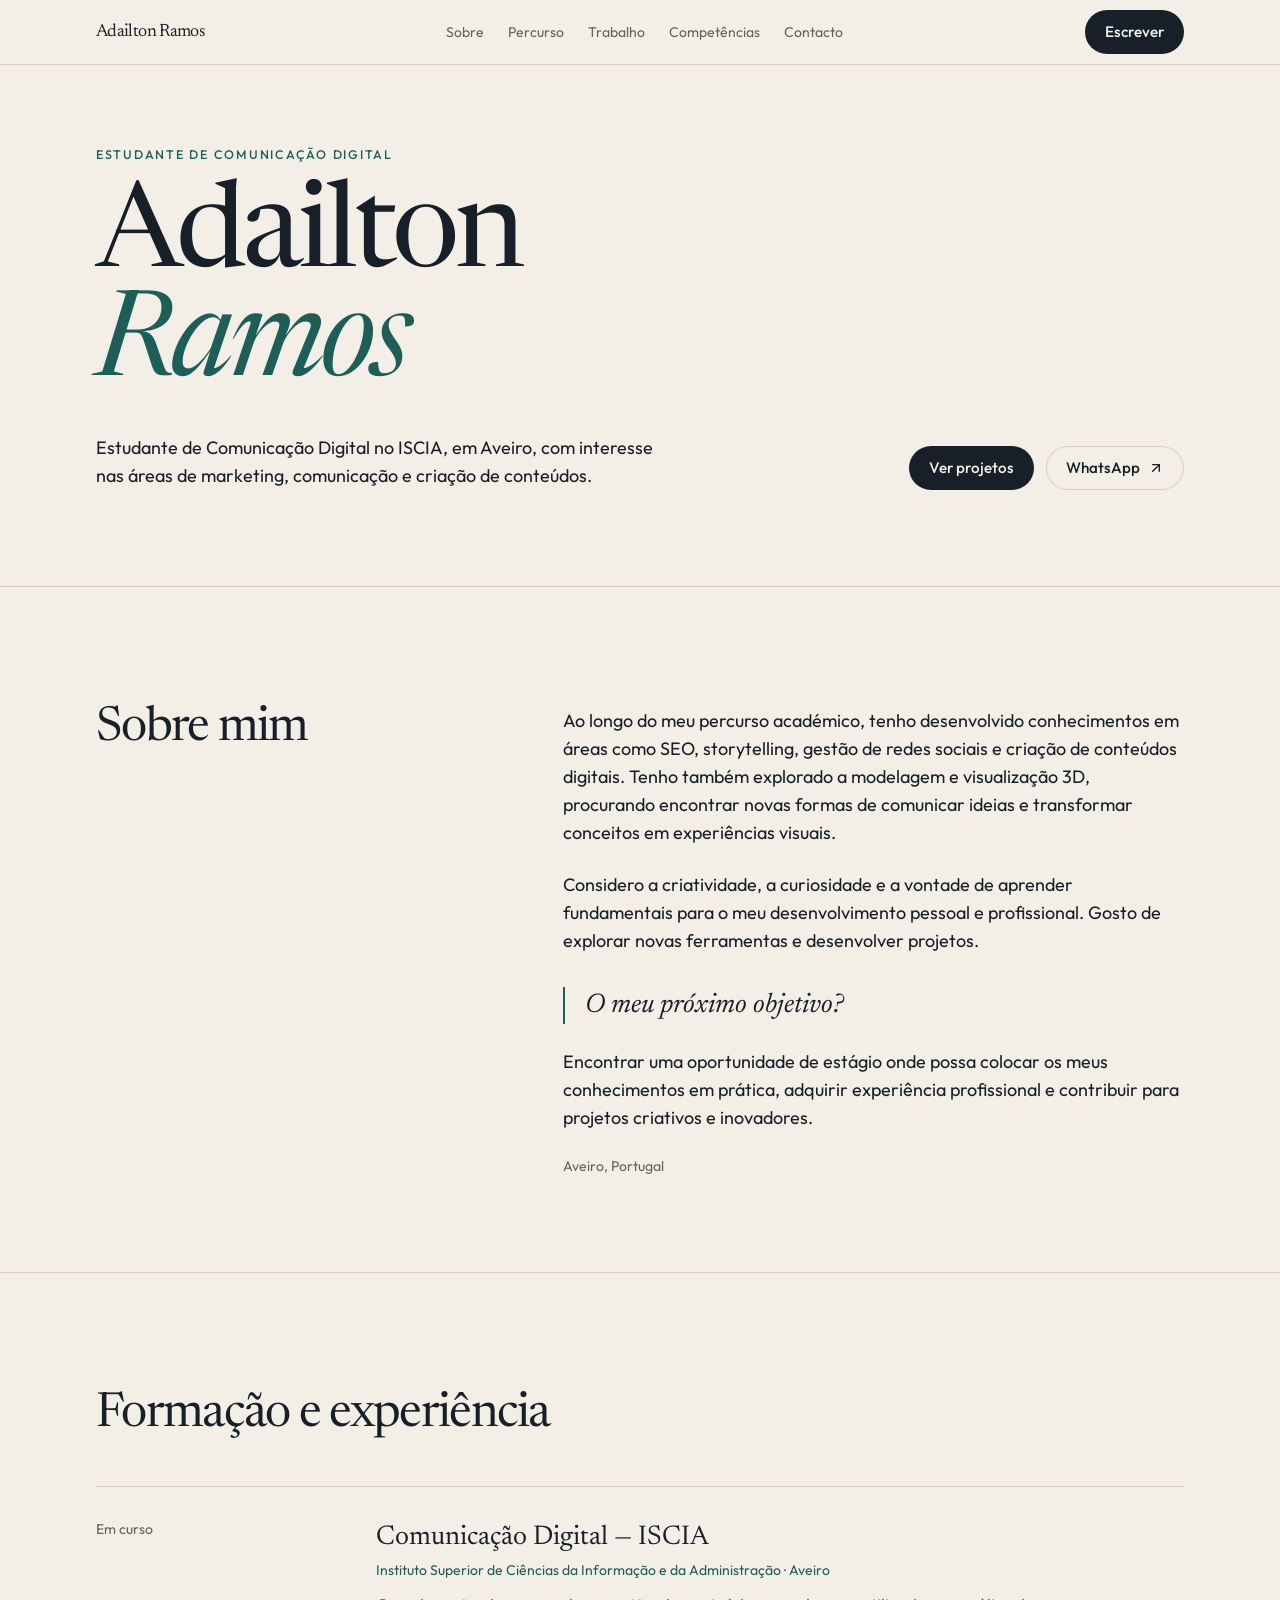
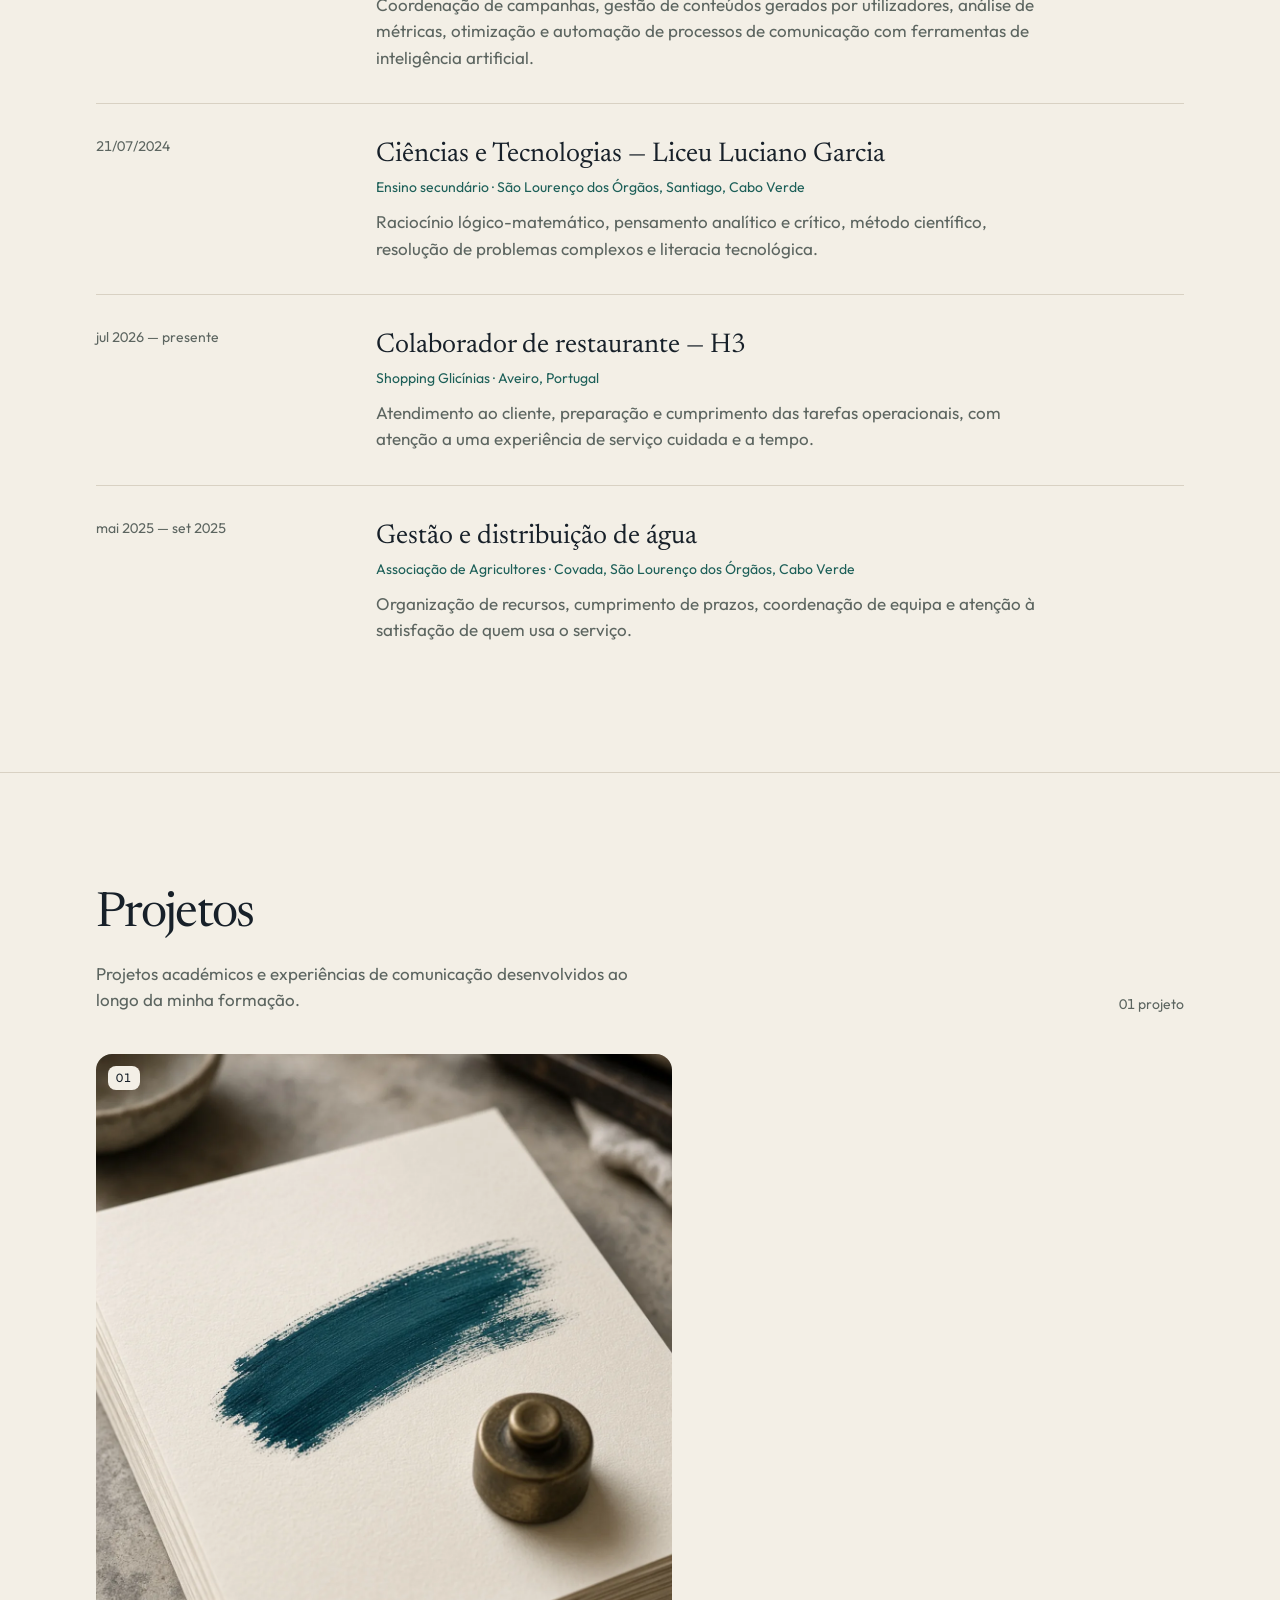
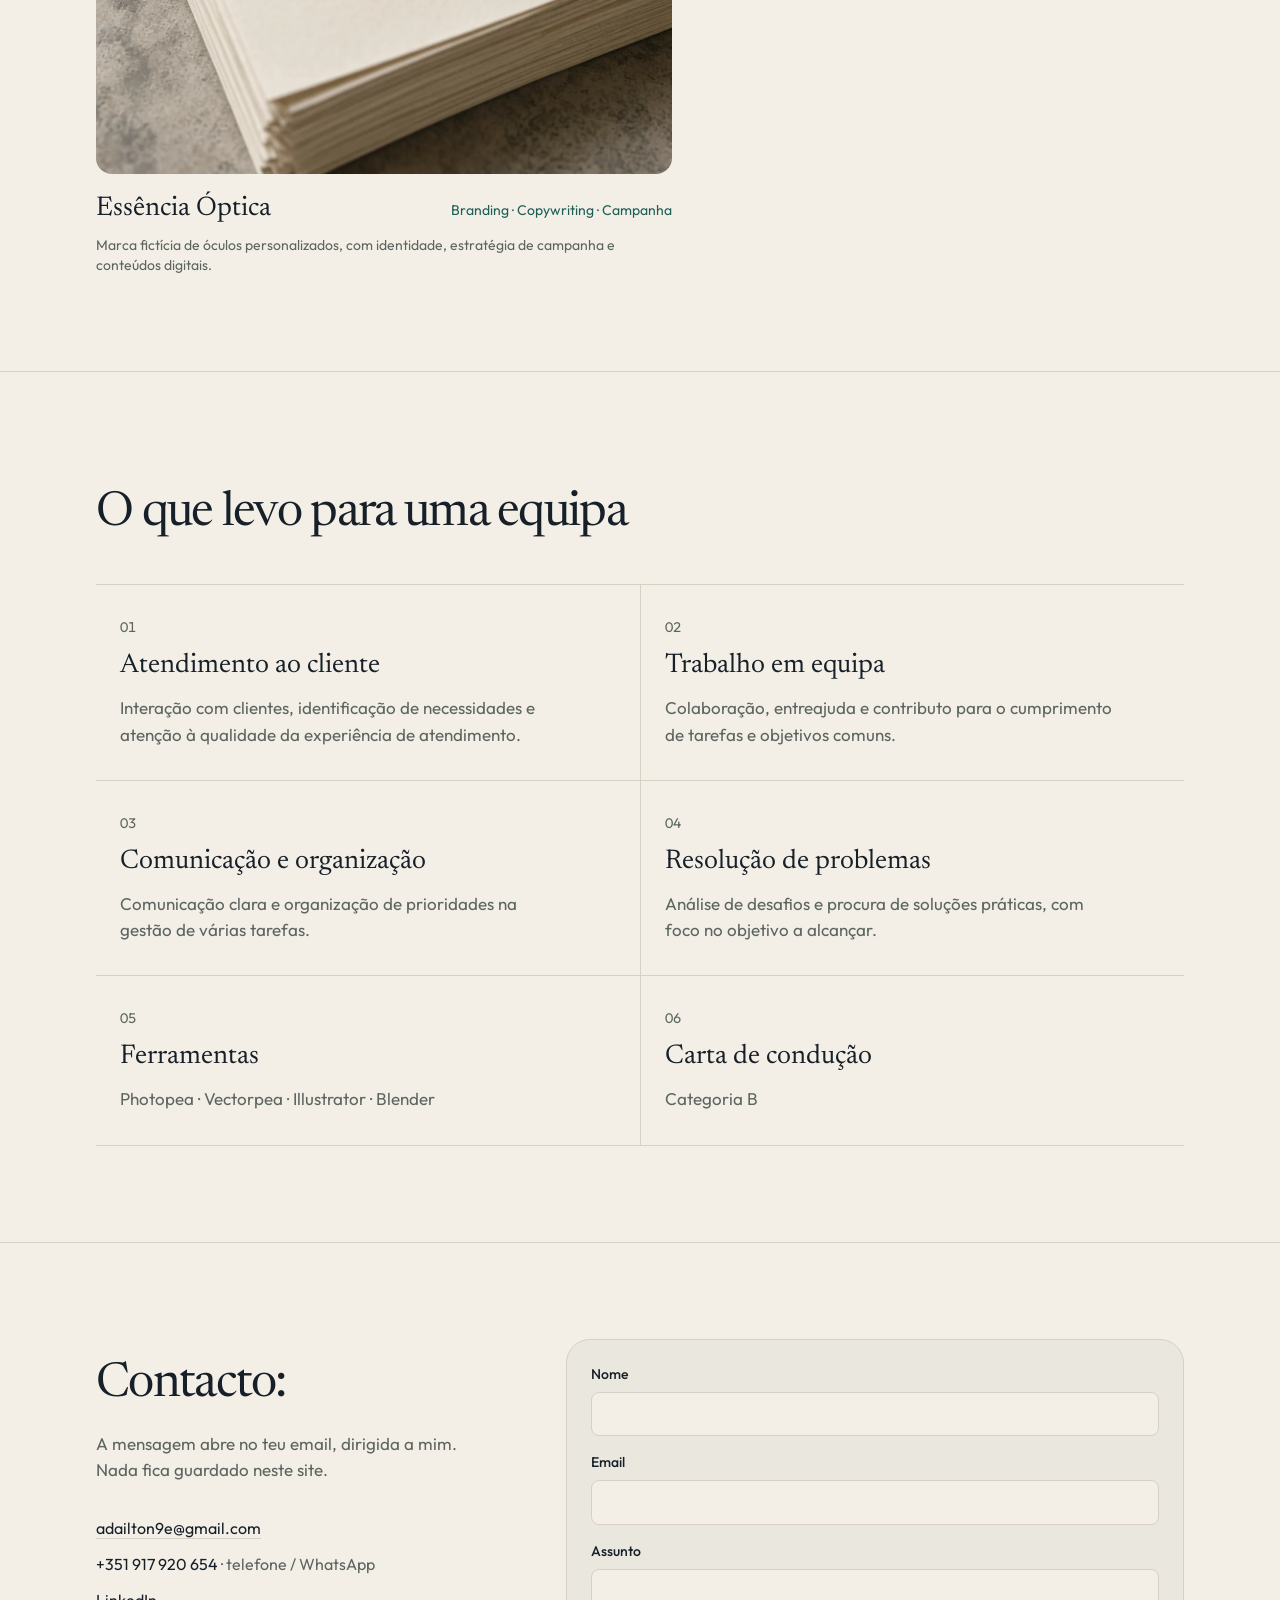
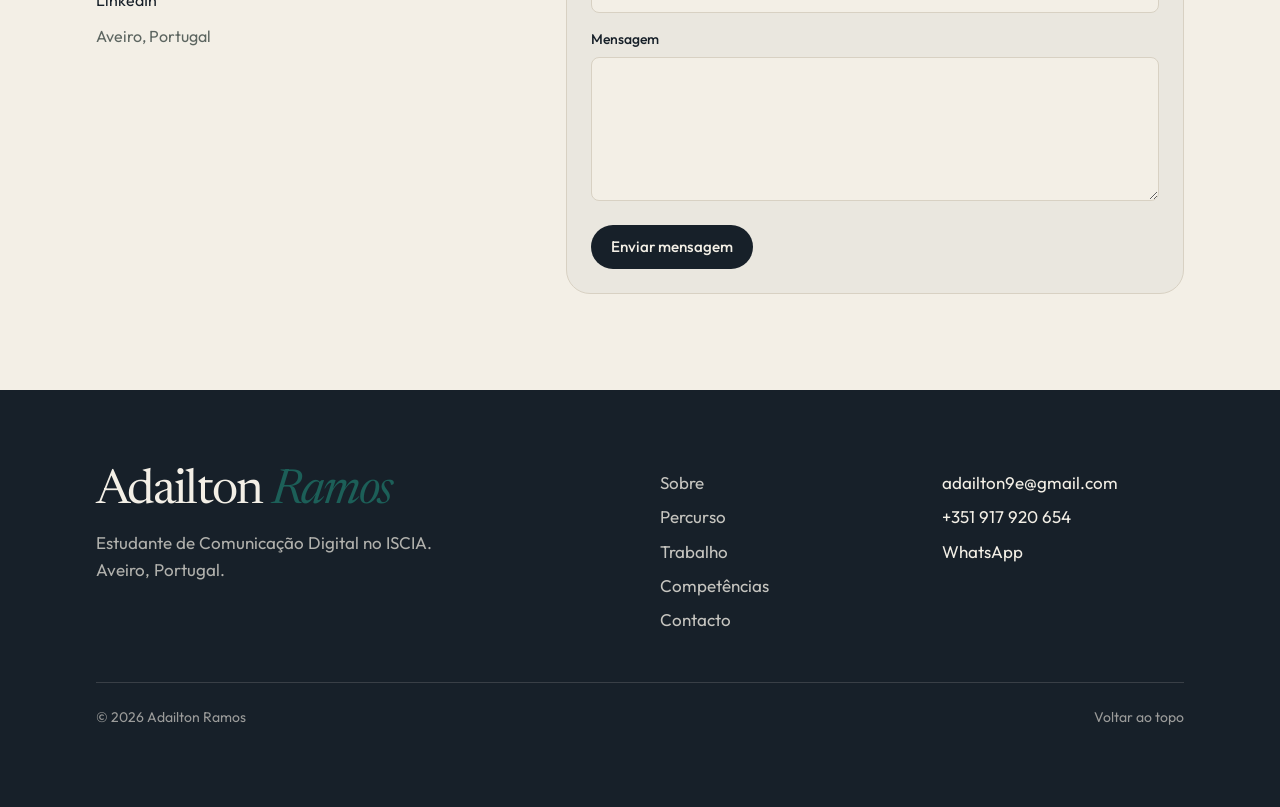
==== index.html @ 9f5c92a9 "Replace portfolio projects with Essencia Optica case study" ====
<!doctype html>
<html lang="pt-PT" class="antialiased">
<head>
<meta charset="utf-8">
<meta name="viewport" content="width=device-width, initial-scale=1">
<meta name="description" content="Portfólio de Adailton Ramos, estudante de Comunicação Digital no ISCIA, em Aveiro. Marketing digital, SEO, storytelling, design e conteúdos digitais.">
<meta name="author" content="Adailton Ramos">
<meta name="keywords" content="comunicação digital, marketing digital, SEO, storytelling, design, Aveiro">
<meta name="robots" content="index, follow, max-image-preview:large">
<meta name="googlebot" content="index, follow">
<meta name="application-name" content="Adailton Ramos — Portfólio">
<meta property="og:type" content="website">
<meta property="og:locale" content="pt_PT">
<meta property="og:site_name" content="Adailton Ramos — Portfólio">
<meta property="og:title" content="Adailton Ramos — Comunicação Digital e Marketing">
<meta property="og:description" content="Portfólio de Adailton Ramos: comunicação digital, marketing, SEO, storytelling, design e conteúdos digitais.">
<meta property="og:url" content="https://adailton9e-blip.github.io/adailton-ramos/">
<meta property="og:image" content="https://adailton9e-blip.github.io/adailton-ramos/og.jpg">
<meta property="og:image:alt" content="Adailton Ramos — Portfólio de Comunicação Digital">
<meta name="twitter:card" content="summary_large_image">
<meta name="twitter:title" content="Adailton Ramos — Comunicação Digital e Marketing">
<meta name="twitter:description" content="Portfólio de Adailton Ramos: comunicação digital, marketing, SEO, storytelling, design e conteúdos digitais.">
<meta name="twitter:image" content="https://adailton9e-blip.github.io/adailton-ramos/og.jpg">
<link rel="canonical" href="https://adailton9e-blip.github.io/adailton-ramos/">
<link rel="alternate" hreflang="pt-PT" href="https://adailton9e-blip.github.io/adailton-ramos/">
<meta name="theme-color" content="#f3efe6">
<title>Adailton Ramos — Portfólio</title>
<link rel="icon" type="image/svg+xml" href="./favicon.svg">
<link rel="preload" as="image" href="./work/campanha.webp" type="image/webp" fetchpriority="high">
<link rel="preconnect" href="https://fonts.googleapis.com">
<link rel="preconnect" href="https://fonts.gstatic.com" crossorigin>
<link href="https://fonts.googleapis.com/css2?family=Newsreader:ital,opsz,wght@0,6..72,400;0,6..72,500;0,6..72,600;1,0..72,450;1,0..72,560&family=Outfit:wght@300;400;500;600&display=swap" rel="stylesheet">
<script type="application/ld+json">
{
  "@context": "https://schema.org",
  "@type": "Person",
  "name": "Adailton Ramos",
  "url": "https://adailton9e-blip.github.io/adailton-ramos/",
  "jobTitle": "Estudante de Comunicação Digital",
  "description": "Estudante de Comunicação Digital interessado em marketing digital, SEO, storytelling, design e conteúdos digitais.",
  "email": "mailto:adailton9e@gmail.com",
  "telephone": "+351 917 920 654",
  "address": {"@type": "PostalAddress", "addressLocality": "Aveiro", "addressCountry": "PT"},
  "sameAs": ["https://www.linkedin.com/in/adailton-ramos"]
}
</script>
<style>@layer properties{@supports (((-webkit-hyphens:none)) and (not (margin-trim:inline))) or ((-moz-orient:inline) and (not (color:rgb(from red r g b)))){*,:before,:after,::backdrop{--tw-scale-x:1;--tw-scale-y:1;--tw-scale-z:1;--tw-rotate-x:initial;--tw-rotate-y:initial;--tw-rotate-z:initial;--tw-skew-x:initial;--tw-skew-y:initial;--tw-space-y-reverse:0;--tw-border-style:solid;--tw-leading:initial;--tw-font-weight:initial;--tw-tracking:initial;--tw-ordinal:initial;--tw-slashed-zero:initial;--tw-numeric-figure:initial;--tw-numeric-spacing:initial;--tw-numeric-fraction:initial;--tw-shadow:0 0 #0000;--tw-shadow-color:initial;--tw-shadow-alpha:100%;--tw-inset-shadow:0 0 #0000;--tw-inset-shadow-color:initial;--tw-inset-shadow-alpha:100%;--tw-ring-color:initial;--tw-ring-shadow:0 0 #0000;--tw-inset-ring-color:initial;--tw-inset-ring-shadow:0 0 #0000;--tw-ring-inset:initial;--tw-ring-offset-width:0px;--tw-ring-offset-color:#fff;--tw-ring-offset-shadow:0 0 #0000;--tw-outline-style:solid;--tw-blur:initial;--tw-brightness:initial;--tw-contrast:initial;--tw-grayscale:initial;--tw-hue-rotate:initial;--tw-invert:initial;--tw-opacity:initial;--tw-saturate:initial;--tw-sepia:initial;--tw-drop-shadow:initial;--tw-drop-shadow-color:initial;--tw-drop-shadow-alpha:100%;--tw-drop-shadow-size:initial;--tw-duration:initial;--tw-ease:initial;--tw-content:"";--tw-translate-x:0;--tw-translate-y:0;--tw-translate-z:0}}}@layer theme{:root,:host{--font-sans:"Outfit",system-ui,sans-serif;--font-mono:ui-monospace,SFMono-Regular,Menlo,Monaco,Consolas,"Liberation Mono","Courier New",monospace;--color-red-500:oklch(63.7% .237 25.331);--color-zinc-50:oklch(98.5% 0 none);--color-zinc-400:oklch(70.5% .015 286.067);--color-zinc-500:oklch(55.2% .016 285.938);--color-zinc-900:oklch(21% .006 285.885);--color-zinc-950:oklch(14.1% .005 285.823);--color-neutral-100:oklch(97% 0 none);--color-neutral-300:oklch(87% 0 none);--color-neutral-500:oklch(55.6% 0 none);--color-neutral-700:oklch(37.1% 0 none);--color-neutral-900:oklch(20.5% 0 none);--color-black:#000;--color-white:#fff;--spacing:.25rem;--container-sm:24rem;--container-md:28rem;--container-xl:36rem;--container-2xl:42rem;--container-6xl:72rem;--text-xs:.75rem;--text-xs--line-height:calc(1 / .75);--text-sm:.875rem;--text-sm--line-height:calc(1.25 / .875);--text-base:1rem;--text-base--line-height:calc(1.5 / 1);--text-lg:1.125rem;--text-lg--line-height:calc(1.75 / 1.125);--text-xl:1.25rem;--text-xl--line-height:calc(1.75 / 1.25);--text-2xl:1.5rem;--text-3xl:1.875rem;--font-weight-medium:500;--font-weight-semibold:600;--tracking-tight:-.025em;--tracking-widest:.1em;--leading-tight:1.25;--leading-snug:1.375;--leading-normal:1.5;--leading-relaxed:1.625;--radius-xs:.125rem;--radius-sm:.5rem;--radius-md:.375rem;--radius-lg:1rem;--radius-xl:1.5rem;--radius-2xl:1rem;--ease-out:cubic-bezier(0,0,.2,1);--ease-in-out:cubic-bezier(.4,0,.2,1);--animate-pulse:pulse 2s cubic-bezier(.4,0,.6,1) infinite;--default-transition-duration:.15s;--default-transition-timing-function:cubic-bezier(.4,0,.2,1);--default-font-family:var(--font-sans);--default-mono-font-family:var(--font-mono);--font-display:"Newsreader",Georgia,"Times New Roman",serif;--color-paper:#f3efe6;--color-ink:#172029;--color-muted:#5c6560;--color-line:#d8d1c3;--color-teal:#1c5f58;--color-danger:#8f3d32;--text-hero:clamp(3.25rem,1rem + 8vw,7.5rem);--text-display:clamp(2rem,1.1rem + 2.4vw,3.4rem);--text-title:clamp(1.35rem,1.05rem + .8vw,1.85rem);--leading-display:.92;--tracking-display:-.035em;--ease-smooth:cubic-bezier(.22,1,.36,1)}}@layer base{*,:after,:before,::backdrop{box-sizing:border-box;border:0 solid;margin:0;padding:0}::file-selector-button{box-sizing:border-box;border:0 solid;margin:0;padding:0}html,:host{-webkit-text-size-adjust:100%;tab-size:4;line-height:1.5;font-family:var(--default-font-family,-apple-system,BlinkMacSystemFont,"Segoe UI",Roboto,"Helvetica Neue","Noto Sans",Arial,sans-serif,"Apple Color Emoji","Segoe UI Emoji","Segoe UI Symbol","Noto Color Emoji");font-feature-settings:var(--default-font-feature-settings,normal);font-variation-settings:var(--default-font-variation-settings,normal);-webkit-tap-highlight-color:transparent}hr{height:0;color:inherit;border-top-width:1px}abbr:where([title]){-webkit-text-decoration:underline dotted;text-decoration:underline dotted}h1,h2,h3,h4,h5,h6{font-size:inherit;font-weight:inherit}a{color:inherit;-webkit-text-decoration:inherit;-webkit-text-decoration:inherit;-webkit-text-decoration:inherit;-webkit-text-decoration:inherit;text-decoration:inherit}b,strong{font-weight:bolder}code,kbd,samp,pre{font-family:var(--default-mono-font-family,ui-monospace,SFMono-Regular,Menlo,Monaco,Consolas,"Liberation Mono","Courier New",monospace);font-feature-settings:var(--default-mono-font-feature-settings,normal);font-variation-settings:var(--default-mono-font-variation-settings,normal);font-size:1em}small{font-size:80%}sub,sup{vertical-align:baseline;font-size:75%;line-height:0;position:relative}sub{bottom:-.25em}sup{top:-.5em}table{text-indent:0;border-color:inherit;border-collapse:collapse}:-moz-focusring:where(:not(iframe)){outline:auto}progress{vertical-align:baseline}summary{display:list-item}ol,ul,menu{list-style:none}img,svg,video,canvas,audio,iframe,embed,object{vertical-align:middle;display:block}img,video{max-width:100%;height:auto}button,input,select,optgroup,textarea{font:inherit;font-feature-settings:inherit;font-variation-settings:inherit;letter-spacing:inherit;color:inherit;opacity:1;background-color:#0000;border-radius:0}::file-selector-button{font:inherit;font-feature-settings:inherit;font-variation-settings:inherit;letter-spacing:inherit;color:inherit;opacity:1;background-color:#0000;border-radius:0}:where(select:is([multiple],[size])) optgroup{font-weight:bolder}:where(select:is([multiple],[size])) optgroup option{padding-inline-start:20px}::file-selector-button{margin-inline-end:4px}::placeholder{opacity:1}@supports (not ((-webkit-appearance:-apple-pay-button))) or (contain-intrinsic-size:1px){::placeholder{color:currentColor}@supports (color:color-mix(in lab,red,red)){::placeholder{color:color-mix(in oklab,currentcolor 50%,transparent)}}}textarea{resize:vertical}::-webkit-search-decoration{-webkit-appearance:none}::-webkit-date-and-time-value{min-height:1lh;text-align:inherit}::-webkit-datetime-edit{display:inline-flex}::-webkit-datetime-edit-fields-wrapper{padding:0}::-webkit-datetime-edit{padding-block:0}::-webkit-datetime-edit-year-field{padding-block:0}::-webkit-datetime-edit-month-field{padding-block:0}::-webkit-datetime-edit-day-field{padding-block:0}::-webkit-datetime-edit-hour-field{padding-block:0}::-webkit-datetime-edit-minute-field{padding-block:0}::-webkit-datetime-edit-second-field{padding-block:0}::-webkit-datetime-edit-millisecond-field{padding-block:0}::-webkit-datetime-edit-meridiem-field{padding-block:0}::-webkit-calendar-picker-indicator{line-height:1}:-moz-ui-invalid{box-shadow:none}button,input:where([type=button],[type=reset],[type=submit]){appearance:button}::file-selector-button{appearance:button}::-webkit-inner-spin-button{height:auto}::-webkit-outer-spin-button{height:auto}[hidden]:where(:not([hidden=until-found])){display:none!important}html{scroll-behavior:smooth;-webkit-font-smoothing:antialiased;-moz-osx-font-smoothing:grayscale}body{background:var(--color-paper);color:var(--color-ink);font-family:var(--font-sans);text-wrap:pretty;font-size:1.0625rem;line-height:1.55}button:not(:disabled),[role=button]:not(:disabled){cursor:pointer}::selection{background:var(--color-teal);color:var(--color-paper)}:focus-visible{outline:2px solid var(--color-teal);outline-offset:3px}h1,h2,h3{text-wrap:balance}section[id]{scroll-margin-top:5.25rem}}@layer components{.skip{z-index:70;background:var(--color-ink);color:var(--color-paper);border-radius:999px;padding:.75rem 1rem;position:absolute;top:-4rem;left:1rem}.skip:focus{top:1rem}.btn{background:var(--color-ink);min-height:2.75rem;color:var(--color-paper);transition:background-color .15s var(--ease-smooth),color .15s var(--ease-smooth),scale .15s var(--ease-smooth);border-radius:999px;justify-content:center;align-items:center;gap:.5rem;padding-inline:1.25rem;font-size:.95rem;font-weight:500;display:inline-flex}.btn:hover{background:var(--color-teal)}.btn:active{scale:.96}.btn-ghost{color:var(--color-ink);box-shadow:inset 0 0 0 1px var(--color-line);background:0 0}.btn-ghost:hover{background:var(--color-ink);color:var(--color-paper)}.icon-btn{width:2.75rem;padding-inline:0}.icon-swap{width:1.25rem;height:1.25rem;transition:opacity .25s var(--ease-smooth),filter .25s var(--ease-smooth),scale .25s var(--ease-smooth)}.swap-in{opacity:1;filter:none;scale:1}.swap-out{opacity:0;filter:blur(4px);scale:.25}.field{border-radius:var(--radius-sm);border:1px solid var(--color-line);background:var(--color-paper);width:100%;min-height:2.75rem;color:var(--color-ink);font:inherit;padding:.7rem .9rem}.field::placeholder{color:#5c6560cc}@supports (color:color-mix(in lab,red,red)){.field::placeholder{color:color-mix(in oklab,var(--color-muted) 80%,transparent)}}textarea.field{resize:vertical;min-height:9rem}.panel{border-radius:var(--radius-xl);border:1px solid var(--color-line);background:#ebe8df}@supports (color:color-mix(in lab,red,red)){.panel{background:color-mix(in oklab,var(--color-ink) 3.5%,var(--color-paper))}}.panel{padding:1rem}.kicker{letter-spacing:.14em;text-transform:uppercase;color:var(--color-teal);font-size:.78rem;font-weight:500}.work-grid{gap:2.25rem 1.25rem;display:grid}.media{aspect-ratio:4/5;border-radius:var(--radius-lg);background:#e6e3db;position:relative;overflow:hidden}@supports (color:color-mix(in lab,red,red)){.media{background:color-mix(in oklab,var(--color-ink) 6%,var(--color-paper))}}.media img{object-fit:cover;width:100%;height:100%;transition:transform .4s var(--ease-smooth);transform:scale(1)}.note{background:#f3efe6f0;padding:1.25rem;position:absolute;bottom:0;left:0;right:0}@supports (color:color-mix(in lab,red,red)){.note{background:color-mix(in oklab,var(--color-paper) 94%,transparent)}}.note{color:var(--color-ink);opacity:0;transition:opacity .25s var(--ease-smooth),transform .25s var(--ease-smooth);transform:translateY(.75rem)}.work-card.is-open .note,.work-card:focus-visible .note{opacity:1;transform:translateY(0)}.work-card.is-open img,.work-card:focus-visible img{transform:scale(1.04)}.cursor-pill{z-index:60;background:var(--color-ink);width:5rem;height:5rem;color:var(--color-paper);letter-spacing:.14em;text-transform:uppercase;pointer-events:none;opacity:0;transition:opacity .15s var(--ease-smooth),scale .15s var(--ease-smooth),background-color .15s var(--ease-smooth),color .15s var(--ease-smooth);border-radius:999px;place-items:center;font-size:.72rem;font-weight:500;display:grid;position:fixed;top:0;left:0;scale:.92}.cursor-pill.on{opacity:1;scale:1}.cursor-pill.nota{background:var(--color-paper);color:var(--color-ink);box-shadow:inset 0 0 0 1px var(--color-line);scale:1.06}.cursor-label{opacity:0;filter:blur(2px);transition:opacity .25s var(--ease-smooth),filter .25s var(--ease-smooth),scale .25s var(--ease-smooth);position:absolute;scale:.25}.cursor-label.show{opacity:1;filter:none;scale:1}.filter-pill{background:var(--color-ink);height:100%;transition:transform .25s var(--ease-smooth),width .25s var(--ease-smooth);border-radius:999px;position:absolute;top:0;left:0}.rise{animation:rise .5s var(--ease-smooth) both}.rise-2{animation-delay:80ms}.rise-3{animation-delay:.16s}.rise-4{animation-delay:.24s}.work-card{animation:rise .35s var(--ease-smooth) both}}@layer utilities{.collapse{visibility:collapse}.invisible{visibility:hidden}.visible{visibility:visible}.sr-only{clip-path:inset(50%);white-space:nowrap;border-width:0;width:1px;height:1px;margin:-1px;padding:0;position:absolute;overflow:hidden}.absolute{position:absolute}.fixed{position:fixed}.relative{position:relative}.static{position:static}.sticky{position:sticky}.inset-0{inset:0}.top-0{top:0}.top-3{top:calc(var(--spacing) * 3)}.right-1{right:var(--spacing)}.right-2{right:calc(var(--spacing) * 2)}.right-3{right:calc(var(--spacing) * 3)}.right-4{right:calc(var(--spacing) * 4)}.left-1{left:var(--spacing)}.left-2{left:calc(var(--spacing) * 2)}.left-3{left:calc(var(--spacing) * 3)}.left-4{left:calc(var(--spacing) * 4)}.z-10{z-index:10}.z-40{z-index:40}.container{width:100%}@media (width>=40rem){.container{max-width:40rem}}@media (width>=48rem){.container{max-width:48rem}}@media (width>=64rem){.container{max-width:64rem}}@media (width>=80rem){.container{max-width:80rem}}@media (width>=96rem){.container{max-width:96rem}}.-mx-5{margin-inline:calc(var(--spacing) * -5)}.mx-auto{margin-inline:auto}.mt-1{margin-top:var(--spacing)}.mt-2{margin-top:calc(var(--spacing) * 2)}.mt-3{margin-top:calc(var(--spacing) * 3)}.mt-4{margin-top:calc(var(--spacing) * 4)}.mt-5{margin-top:calc(var(--spacing) * 5)}.mt-6{margin-top:calc(var(--spacing) * 6)}.mt-8{margin-top:calc(var(--spacing) * 8)}.mt-10{margin-top:calc(var(--spacing) * 10)}.mt-12{margin-top:calc(var(--spacing) * 12)}.ml-2{margin-left:calc(var(--spacing) * 2)}.ml-px{margin-left:1px}.block{display:block}.flex{display:flex}.grid{display:grid}.hidden{display:none}.inline{display:inline}.inline-flex{display:inline-flex}.table{display:table}.size-4{width:calc(var(--spacing) * 4);height:calc(var(--spacing) * 4)}.size-5{width:calc(var(--spacing) * 5);height:calc(var(--spacing) * 5)}.size-10{width:calc(var(--spacing) * 10);height:calc(var(--spacing) * 10)}.h-8{height:calc(var(--spacing) * 8)}.h-16{height:calc(var(--spacing) * 16)}.h-full{height:100%}.min-h-11{min-height:calc(var(--spacing) * 11)}.min-h-72{min-height:calc(var(--spacing) * 72)}.min-h-screen{min-height:100vh}.w-8{width:calc(var(--spacing) * 8)}.w-full{width:100%}.max-w-2xl{max-width:var(--container-2xl)}.max-w-6xl{max-width:var(--container-6xl)}.max-w-md{max-width:var(--container-md)}.max-w-sm{max-width:var(--container-sm)}.max-w-xl{max-width:var(--container-xl)}.min-w-max{min-width:max-content}.shrink{flex-shrink:1}.shrink-0{flex-shrink:0}.scale-100{--tw-scale-x:100%;--tw-scale-y:100%;--tw-scale-z:100%;scale:var(--tw-scale-x) var(--tw-scale-y)}.scale-\[0\.25\]{scale:.25}.transform{transform:var(--tw-rotate-x,) var(--tw-rotate-y,) var(--tw-rotate-z,) var(--tw-skew-x,) var(--tw-skew-y,)}.animate-pulse{animation:var(--animate-pulse)}.cursor-pointer{cursor:pointer}.resize{resize:both}.flex-col{flex-direction:column}.flex-wrap{flex-wrap:wrap}.place-items-center{place-items:center}.content-start{align-content:flex-start}.items-baseline{align-items:baseline}.items-center{align-items:center}.items-end{align-items:flex-end}.justify-between{justify-content:space-between}.justify-center{justify-content:center}.gap-1{gap:var(--spacing)}.gap-2{gap:calc(var(--spacing) * 2)}.gap-3{gap:calc(var(--spacing) * 3)}.gap-4{gap:calc(var(--spacing) * 4)}.gap-6{gap:calc(var(--spacing) * 6)}.gap-8{gap:calc(var(--spacing) * 8)}.gap-10{gap:calc(var(--spacing) * 10)}.gap-px{gap:1px}:where(.space-y-3>:not(:last-child)){--tw-space-y-reverse:0;margin-block-start:calc(calc(var(--spacing) * 3) * var(--tw-space-y-reverse));margin-block-end:calc(calc(var(--spacing) * 3) * calc(1 - var(--tw-space-y-reverse)))}.truncate{text-overflow:ellipsis;white-space:nowrap;overflow:hidden}.overflow-x-auto{overflow-x:auto}.rounded{border-radius:.25rem}.rounded-2xl{border-radius:var(--radius-2xl)}.rounded-full{border-radius:2147483647px}.rounded-lg{border-radius:var(--radius-lg)}.rounded-md{border-radius:var(--radius-md)}.rounded-sm{border-radius:var(--radius-sm)}.rounded-xl{border-radius:var(--radius-xl)}.border{border-style:var(--tw-border-style);border-width:1px}.border-y{border-block-style:var(--tw-border-style);border-block-width:1px}.border-t{border-top-style:var(--tw-border-style);border-top-width:1px}.border-b{border-bottom-style:var(--tw-border-style);border-bottom-width:1px}.border-l-2{border-left-style:var(--tw-border-style);border-left-width:2px}.border-line{border-color:var(--color-line)}.border-neutral-300{border-color:var(--color-neutral-300)}.border-paper\/15{border-color:#f3efe626}@supports (color:color-mix(in lab,red,red)){.border-paper\/15{border-color:color-mix(in oklab,var(--color-paper) 15%,transparent)}}.border-teal{border-color:var(--color-teal)}.bg-black{background-color:var(--color-black)}.bg-black\/10{background-color:#0000001a}@supports (color:color-mix(in lab,red,red)){.bg-black\/10{background-color:color-mix(in oklab,var(--color-black) 10%,transparent)}}.bg-ink{background-color:var(--color-ink)}.bg-line{background-color:var(--color-line)}.bg-paper{background-color:var(--color-paper)}.bg-teal{background-color:var(--color-teal)}.bg-zinc-50{background-color:var(--color-zinc-50)}.object-cover{object-fit:cover}.p-1{padding:var(--spacing)}.p-2{padding:calc(var(--spacing) * 2)}.p-6{padding:calc(var(--spacing) * 6)}.p-8{padding:calc(var(--spacing) * 8)}.p-\[16px\]{padding:16px}.px-0{padding-inline:0}.px-2{padding-inline:calc(var(--spacing) * 2)}.px-4{padding-inline:calc(var(--spacing) * 4)}.px-5{padding-inline:calc(var(--spacing) * 5)}.px-6{padding-inline:calc(var(--spacing) * 6)}.py-1{padding-block:var(--spacing)}.py-2{padding-block:calc(var(--spacing) * 2)}.py-3{padding-block:calc(var(--spacing) * 3)}.py-6{padding-block:calc(var(--spacing) * 6)}.py-8{padding-block:calc(var(--spacing) * 8)}.py-14{padding-block:calc(var(--spacing) * 14)}.py-16{padding-block:calc(var(--spacing) * 16)}.pt-2{padding-top:calc(var(--spacing) * 2)}.pt-6{padding-top:calc(var(--spacing) * 6)}.pt-12{padding-top:calc(var(--spacing) * 12)}.pr-3\.5{padding-right:calc(var(--spacing) * 3.5)}.pb-16{padding-bottom:calc(var(--spacing) * 16)}.pl-4{padding-left:calc(var(--spacing) * 4)}.pl-5{padding-left:calc(var(--spacing) * 5)}.text-center{text-align:center}.font-display{font-family:var(--font-display)}.text-base{font-size:var(--text-base);line-height:var(--tw-leading,var(--text-base--line-height))}.text-lg{font-size:var(--text-lg);line-height:var(--tw-leading,var(--text-lg--line-height))}.text-sm{font-size:var(--text-sm);line-height:var(--tw-leading,var(--text-sm--line-height))}.text-xl{font-size:var(--text-xl);line-height:var(--tw-leading,var(--text-xl--line-height))}.text-xs{font-size:var(--text-xs);line-height:var(--tw-leading,var(--text-xs--line-height))}.text-\[13px\]{font-size:13px}.text-display{font-size:var(--text-display)}.text-hero{font-size:var(--text-hero)}.text-title{font-size:var(--text-title)}.leading-display{--tw-leading:var(--leading-display);line-height:var(--leading-display)}.leading-relaxed{--tw-leading:var(--leading-relaxed);line-height:var(--leading-relaxed)}.leading-snug{--tw-leading:var(--leading-snug);line-height:var(--leading-snug)}.leading-tight{--tw-leading:var(--leading-tight);line-height:var(--leading-tight)}.font-medium{--tw-font-weight:var(--font-weight-medium);font-weight:var(--font-weight-medium)}.font-semibold{--tw-font-weight:var(--font-weight-semibold);font-weight:var(--font-weight-semibold)}.tracking-display{--tw-tracking:var(--tracking-display);letter-spacing:var(--tracking-display)}.tracking-widest{--tw-tracking:var(--tracking-widest);letter-spacing:var(--tracking-widest)}.text-balance{text-wrap:balance}.text-wrap{text-wrap:wrap}.break-words{overflow-wrap:break-word}.text-danger{color:var(--color-danger)}.text-ink{color:var(--color-ink)}.text-muted{color:var(--color-muted)}.text-neutral-500{color:var(--color-neutral-500)}.text-paper{color:var(--color-paper)}.text-paper\/60{color:#f3efe699}@supports (color:color-mix(in lab,red,red)){.text-paper\/60{color:color-mix(in oklab,var(--color-paper) 60%,transparent)}}.text-paper\/70{color:#f3efe6b3}@supports (color:color-mix(in lab,red,red)){.text-paper\/70{color:color-mix(in oklab,var(--color-paper) 70%,transparent)}}.text-paper\/80{color:#f3efe6cc}@supports (color:color-mix(in lab,red,red)){.text-paper\/80{color:color-mix(in oklab,var(--color-paper) 80%,transparent)}}.text-red-500{color:var(--color-red-500)}.text-teal{color:var(--color-teal)}.text-white{color:var(--color-white)}.text-zinc-500{color:var(--color-zinc-500)}.text-zinc-900{color:var(--color-zinc-900)}.italic{font-style:italic}.tabular-nums{--tw-numeric-spacing:tabular-nums;font-variant-numeric:var(--tw-ordinal,) var(--tw-slashed-zero,) var(--tw-numeric-figure,) var(--tw-numeric-spacing,) var(--tw-numeric-fraction,)}.underline{text-decoration-line:underline}.decoration-line{-webkit-text-decoration-color:var(--color-line);-webkit-text-decoration-color:var(--color-line);-webkit-text-decoration-color:var(--color-line);text-decoration-color:var(--color-line)}.underline-offset-4{text-underline-offset:4px}.antialiased{-webkit-font-smoothing:antialiased;-moz-osx-font-smoothing:grayscale}.opacity-0{opacity:0}.opacity-70{opacity:.7}.opacity-100{opacity:1}.shadow{--tw-shadow:0 1px 3px 0 var(--tw-shadow-color,#0000001a),0 1px 2px -1px var(--tw-shadow-color,#0000001a);box-shadow:var(--tw-inset-shadow),var(--tw-inset-ring-shadow),var(--tw-ring-offset-shadow),var(--tw-ring-shadow),var(--tw-shadow)}.ring{--tw-ring-shadow:var(--tw-ring-inset,) 0 0 0 calc(1px + var(--tw-ring-offset-width)) var(--tw-ring-color,currentcolor);box-shadow:var(--tw-inset-shadow),var(--tw-inset-ring-shadow),var(--tw-ring-offset-shadow),var(--tw-ring-shadow),var(--tw-shadow)}.outline,.outline-1{outline-style:var(--tw-outline-style);outline-width:1px}.-outline-offset-1{outline-offset:calc(1px * -1)}.outline-black\/10{outline-color:#0000001a}@supports (color:color-mix(in lab,red,red)){.outline-black\/10{outline-color:color-mix(in oklab,var(--color-black) 10%,transparent)}}.blur{--tw-blur:blur(8px);filter:var(--tw-blur,) var(--tw-brightness,) var(--tw-contrast,) var(--tw-grayscale,) var(--tw-hue-rotate,) var(--tw-invert,) var(--tw-saturate,) var(--tw-sepia,) var(--tw-drop-shadow,)}.blur-\[4px\]{--tw-blur:blur(4px);filter:var(--tw-blur,) var(--tw-brightness,) var(--tw-contrast,) var(--tw-grayscale,) var(--tw-hue-rotate,) var(--tw-invert,) var(--tw-saturate,) var(--tw-sepia,) var(--tw-drop-shadow,)}.blur-none{--tw-blur:;filter:var(--tw-blur,) var(--tw-brightness,) var(--tw-contrast,) var(--tw-grayscale,) var(--tw-hue-rotate,) var(--tw-invert,) var(--tw-saturate,) var(--tw-sepia,) var(--tw-drop-shadow,)}.grayscale{--tw-grayscale:grayscale(100%);filter:var(--tw-blur,) var(--tw-brightness,) var(--tw-contrast,) var(--tw-grayscale,) var(--tw-hue-rotate,) var(--tw-invert,) var(--tw-saturate,) var(--tw-sepia,) var(--tw-drop-shadow,)}.invert{--tw-invert:invert(100%);filter:var(--tw-blur,) var(--tw-brightness,) var(--tw-contrast,) var(--tw-grayscale,) var(--tw-hue-rotate,) var(--tw-invert,) var(--tw-saturate,) var(--tw-sepia,) var(--tw-drop-shadow,)}.sepia{--tw-sepia:sepia(100%);filter:var(--tw-blur,) var(--tw-brightness,) var(--tw-contrast,) var(--tw-grayscale,) var(--tw-hue-rotate,) var(--tw-invert,) var(--tw-saturate,) var(--tw-sepia,) var(--tw-drop-shadow,)}.filter{filter:var(--tw-blur,) var(--tw-brightness,) var(--tw-contrast,) var(--tw-grayscale,) var(--tw-hue-rotate,) var(--tw-invert,) var(--tw-saturate,) var(--tw-sepia,) var(--tw-drop-shadow,)}.transition{transition-property:color,background-color,border-color,outline-color,text-decoration-color,fill,stroke,--tw-gradient-from,--tw-gradient-via,--tw-gradient-to,opacity,box-shadow,transform,translate,scale,rotate,filter,-webkit-backdrop-filter,backdrop-filter,display,content-visibility,overlay,pointer-events;transition-timing-function:var(--tw-ease,var(--default-transition-timing-function));transition-duration:var(--tw-duration,var(--default-transition-duration))}.transition-\[box-shadow\]{transition-property:box-shadow;transition-timing-function:var(--tw-ease,var(--default-transition-timing-function));transition-duration:var(--tw-duration,var(--default-transition-duration))}.transition-\[opacity\,filter\,scale\]{transition-property:opacity,filter,scale;transition-timing-function:var(--tw-ease,var(--default-transition-timing-function));transition-duration:var(--tw-duration,var(--default-transition-duration))}.transition-\[scale\,background-color\]{transition-property:scale,background-color;transition-timing-function:var(--tw-ease,var(--default-transition-timing-function));transition-duration:var(--tw-duration,var(--default-transition-duration))}.transition-\[scale\,opacity\,filter\]{transition-property:scale,opacity,filter;transition-timing-function:var(--tw-ease,var(--default-transition-timing-function));transition-duration:var(--tw-duration,var(--default-transition-duration))}.transition-colors{transition-property:color,background-color,border-color,outline-color,text-decoration-color,fill,stroke,--tw-gradient-from,--tw-gradient-via,--tw-gradient-to;transition-timing-function:var(--tw-ease,var(--default-transition-timing-function));transition-duration:var(--tw-duration,var(--default-transition-duration))}.transition-transform{transition-property:transform,translate,scale,rotate;transition-timing-function:var(--tw-ease,var(--default-transition-timing-function));transition-duration:var(--tw-duration,var(--default-transition-duration))}.duration-150{--tw-duration:.15s;transition-duration:.15s}.duration-200{--tw-duration:.2s;transition-duration:.2s}.duration-300{--tw-duration:.3s;transition-duration:.3s}.ease-\[cubic-bezier\(0\.2\,0\,0\,1\)\]{--tw-ease:cubic-bezier(.2,0,0,1);transition-timing-function:cubic-bezier(.2,0,0,1)}.ease-out{--tw-ease:var(--ease-out);transition-timing-function:var(--ease-out)}.outline-none{--tw-outline-style:none;outline-style:none}.after\:absolute:after{content:var(--tw-content);position:absolute}.after\:top-1\/2:after{content:var(--tw-content);top:50%}.after\:left-1\/2:after{content:var(--tw-content);left:50%}.after\:size-10:after{content:var(--tw-content);width:calc(var(--spacing) * 10);height:calc(var(--spacing) * 10)}.after\:-translate-1\/2:after{content:var(--tw-content);--tw-translate-x:calc(calc(1 / 2 * 100%) * -1);--tw-translate-y:calc(calc(1 / 2 * 100%) * -1);translate:var(--tw-translate-x) var(--tw-translate-y)}@media (hover:hover){.hover\:bg-neutral-100:hover{background-color:var(--color-neutral-100)}.hover\:text-ink:hover{color:var(--color-ink)}.hover\:text-paper:hover{color:var(--color-paper)}.hover\:text-paper\/80:hover{color:#f3efe6cc}@supports (color:color-mix(in lab,red,red)){.hover\:text-paper\/80:hover{color:color-mix(in oklab,var(--color-paper) 80%,transparent)}}.hover\:text-teal:hover{color:var(--color-teal)}.hover\:underline:hover{text-decoration-line:underline}}.active\:scale-\[0\.96\]:active,.active\:not-disabled\:scale-\[0\.96\]:active:not(:disabled){scale:.96}.disabled\:cursor-wait:disabled{cursor:wait}.disabled\:no-underline:disabled{text-decoration-line:none}@media (width>=40rem){.sm\:w-auto{width:auto}.sm\:flex-row{flex-direction:row}.sm\:items-center{align-items:center}.sm\:justify-between{justify-content:space-between}}@media (width>=48rem){.md\:col-span-3{grid-column:span 3/span 3}.md\:col-span-4{grid-column:span 4/span 4}.md\:col-span-5{grid-column:span 5/span 5}.md\:col-span-6{grid-column:span 6/span 6}.md\:col-span-7{grid-column:span 7/span 7}.md\:col-span-9{grid-column:span 9/span 9}.md\:col-start-6{grid-column-start:6}.md\:mx-0{margin-inline:0}.md\:flex{display:flex}.md\:hidden{display:none}.md\:inline-flex{display:inline-flex}.md\:min-h-0{min-height:0}.md\:grid-cols-2{grid-template-columns:repeat(2,minmax(0,1fr))}.md\:grid-cols-12{grid-template-columns:repeat(12,minmax(0,1fr))}.md\:flex-row{flex-direction:row}.md\:items-end{align-items:flex-end}.md\:justify-between{justify-content:space-between}.md\:justify-end{justify-content:flex-end}.md\:gap-8{gap:calc(var(--spacing) * 8)}.md\:px-0{padding-inline:0}.md\:px-6{padding-inline:calc(var(--spacing) * 6)}.md\:px-8{padding-inline:calc(var(--spacing) * 8)}.md\:py-0{padding-block:0}.md\:py-8{padding-block:calc(var(--spacing) * 8)}.md\:py-20{padding-block:calc(var(--spacing) * 20)}.md\:py-24{padding-block:calc(var(--spacing) * 24)}.md\:pt-20{padding-top:calc(var(--spacing) * 20)}.md\:pb-24{padding-bottom:calc(var(--spacing) * 24)}}@media (prefers-color-scheme:dark){.dark\:border-neutral-700{border-color:var(--color-neutral-700)}.dark\:bg-white\/20{background-color:#fff3}@supports (color:color-mix(in lab,red,red)){.dark\:bg-white\/20{background-color:color-mix(in oklab,var(--color-white) 20%,transparent)}}.dark\:bg-zinc-950{background-color:var(--color-zinc-950)}.dark\:text-zinc-50{color:var(--color-zinc-50)}.dark\:text-zinc-400{color:var(--color-zinc-400)}.dark\:outline-white\/10{outline-color:#ffffff1a}@supports (color:color-mix(in lab,red,red)){.dark\:outline-white\/10{outline-color:color-mix(in oklab,var(--color-white) 10%,transparent)}}@media (hover:hover){.dark\:hover\:bg-neutral-900:hover{background-color:var(--color-neutral-900)}}}}@media (width>=48rem){.panel{padding:1.5rem}.work-grid.split{grid-template-columns:repeat(2,minmax(0,1fr))}.work-grid.solo{grid-template-columns:minmax(0,36rem)}.work-grid.feature{grid-template-columns:repeat(12,minmax(0,1fr))}.feature .span-wide{grid-column:span 7}.feature .span-narrow{grid-column:span 5}.feature .span-half{grid-column:span 6}.feature .span-wide .media{aspect-ratio:5/4}}@media (hover:hover) and (pointer:fine){.fine-pointer .work-card{cursor:none}.fine-pointer .work-card:hover .note{opacity:1;transform:translateY(0)}.fine-pointer .work-card:hover img{transform:scale(1.04)}}@media (width<=47.99rem){.note{display:none}.work-card.is-open .note{display:block;opacity:1;transform:none;position:absolute;inset:auto 0 0;padding:1rem;background:#f3efe6f7;max-height:85%;overflow:auto}}@keyframes rise{0%{opacity:0;filter:blur(4px);transform:translateY(.75rem)}to{opacity:1;filter:none;transform:none}}@media (prefers-reduced-motion:reduce){html{scroll-behavior:auto}.rise,.work-card,.rise-2,.rise-3,.rise-4{animation:none}.note,.media img,.btn,.cursor-pill,.cursor-label,.filter-pill{transition:none}}@property --tw-scale-x{syntax:"*";inherits:false;initial-value:1}@property --tw-scale-y{syntax:"*";inherits:false;initial-value:1}@property --tw-scale-z{syntax:"*";inherits:false;initial-value:1}@property --tw-rotate-x{syntax:"*";inherits:false}@property --tw-rotate-y{syntax:"*";inherits:false}@property --tw-rotate-z{syntax:"*";inherits:false}@property --tw-skew-x{syntax:"*";inherits:false}@property --tw-skew-y{syntax:"*";inherits:false}@property --tw-space-y-reverse{syntax:"*";inherits:false;initial-value:0}@property --tw-border-style{syntax:"*";inherits:false;initial-value:solid}@property --tw-leading{syntax:"*";inherits:false}@property --tw-font-weight{syntax:"*";inherits:false}@property --tw-tracking{syntax:"*";inherits:false}@property --tw-ordinal{syntax:"*";inherits:false}@property --tw-slashed-zero{syntax:"*";inherits:false}@property --tw-numeric-figure{syntax:"*";inherits:false}@property --tw-numeric-spacing{syntax:"*";inherits:false}@property --tw-numeric-fraction{syntax:"*";inherits:false}@property --tw-shadow{syntax:"*";inherits:false;initial-value:0 0 #0000}@property --tw-shadow-color{syntax:"*";inherits:false}@property --tw-shadow-alpha{syntax:"<percentage>";inherits:false;initial-value:100%}@property --tw-inset-shadow{syntax:"*";inherits:false;initial-value:0 0 #0000}@property --tw-inset-shadow-color{syntax:"*";inherits:false}@property --tw-inset-shadow-alpha{syntax:"<percentage>";inherits:false;initial-value:100%}@property --tw-ring-color{syntax:"*";inherits:false}@property --tw-ring-shadow{syntax:"*";inherits:false;initial-value:0 0 #0000}@property --tw-inset-ring-color{syntax:"*";inherits:false}@property --tw-inset-ring-shadow{syntax:"*";inherits:false;initial-value:0 0 #0000}@property --tw-ring-inset{syntax:"*";inherits:false}@property --tw-ring-offset-width{syntax:"<length>";inherits:false;initial-value:0}@property --tw-ring-offset-color{syntax:"*";inherits:false;initial-value:#fff}@property --tw-ring-offset-shadow{syntax:"*";inherits:false;initial-value:0 0 #0000}@property --tw-outline-style{syntax:"*";inherits:false;initial-value:solid}@property --tw-blur{syntax:"*";inherits:false}@property --tw-brightness{syntax:"*";inherits:false}@property --tw-contrast{syntax:"*";inherits:false}@property --tw-grayscale{syntax:"*";inherits:false}@property --tw-hue-rotate{syntax:"*";inherits:false}@property --tw-invert{syntax:"*";inherits:false}@property --tw-opacity{syntax:"*";inherits:false}@property --tw-saturate{syntax:"*";inherits:false}@property --tw-sepia{syntax:"*";inherits:false}@property --tw-drop-shadow{syntax:"*";inherits:false}@property --tw-drop-shadow-color{syntax:"*";inherits:false}@property --tw-drop-shadow-alpha{syntax:"<percentage>";inherits:false;initial-value:100%}@property --tw-drop-shadow-size{syntax:"*";inherits:false}@property --tw-duration{syntax:"*";inherits:false}@property --tw-ease{syntax:"*";inherits:false}@property --tw-content{syntax:"*";inherits:false;initial-value:""}@property --tw-translate-x{syntax:"*";inherits:false;initial-value:0}@property --tw-translate-y{syntax:"*";inherits:false;initial-value:0}@property --tw-translate-z{syntax:"*";inherits:false;initial-value:0}@keyframes pulse{50%{opacity:.5}}</style>
</head>
<body>
<a class="skip" href="#conteudo">Saltar para o conteúdo</a><header class="sticky top-0 z-40 border-b border-line bg-paper"><div class="mx-auto flex h-16 w-full max-w-6xl items-center justify-between px-5 md:px-8"><a href="#topo" class="font-display text-lg tracking-display text-ink">Adailton Ramos</a><nav class="hidden items-center gap-6 md:flex" aria-label="Secções"><a href="#sobre" class="text-sm text-muted hover:text-ink">Sobre</a><a href="#percurso" class="text-sm text-muted hover:text-ink">Percurso</a><a href="#trabalho" class="text-sm text-muted hover:text-ink">Trabalho</a><a href="#competencias" class="text-sm text-muted hover:text-ink">Competências</a><a href="#contacto" class="text-sm text-muted hover:text-ink">Contacto</a></nav><a href="#contacto" class="btn hidden md:inline-flex">Escrever</a><button type="button" class="btn btn-ghost icon-btn md:hidden" aria-expanded="false" aria-controls="menu-movel"><span class="sr-only">Abrir menu</span><span class="relative size-5"><svg xmlns="http://www.w3.org/2000/svg" width="24" height="24" viewBox="0 0 24 24" fill="none" stroke="currentColor" stroke-width="2" stroke-linecap="round" stroke-linejoin="round" class="lucide lucide-menu icon-swap swap-in" aria-hidden="true"><path d="M4 12h16"></path><path d="M4 18h16"></path><path d="M4 6h16"></path></svg><svg xmlns="http://www.w3.org/2000/svg" width="24" height="24" viewBox="0 0 24 24" fill="none" stroke="currentColor" stroke-width="2" stroke-linecap="round" stroke-linejoin="round" class="lucide lucide-x icon-swap absolute inset-0 swap-out" aria-hidden="true"><path d="M18 6 6 18"></path><path d="m6 6 12 12"></path></svg></span></button></div><nav id="menu-movel" aria-label="Navegação móvel" class="mx-auto grid w-full max-w-6xl gap-1 border-t border-line px-5 py-3 md:hidden" hidden><a class="min-h-11 py-2 text-sm text-muted hover:text-ink" href="#sobre">Sobre</a><a class="min-h-11 py-2 text-sm text-muted hover:text-ink" href="#percurso">Percurso</a><a class="min-h-11 py-2 text-sm text-muted hover:text-ink" href="#trabalho">Projetos</a><a class="min-h-11 py-2 text-sm text-muted hover:text-ink" href="#competencias">Competências</a><a class="min-h-11 py-2 text-sm text-muted hover:text-ink" href="#contacto">Contacto</a></nav></header><main id="conteudo"><section id="topo" class="mx-auto w-full max-w-6xl px-5 pt-12 pb-16 md:px-8 md:pt-20 md:pb-24"><p class="kicker rise">Estudante de Comunicação Digital </p><h1 class="rise rise-2 mt-5 font-display text-hero leading-display tracking-display text-ink">Adailton<span class="block italic text-teal">Ramos</span></h1><div class="rise rise-3 mt-8 grid gap-8 md:grid-cols-12 md:items-end"><p class="max-w-xl text-lg text-ink md:col-span-7">Estudante de Comunicação Digital no ISCIA, em Aveiro, com interesse nas áreas de marketing, comunicação e criação de conteúdos.</p><div class="flex flex-wrap gap-3 md:col-span-5 md:justify-end"><a class="btn" href="#trabalho">Ver projetos</a><a class="btn btn-ghost" href="https://wa.me/351917920654" target="_blank" rel="noreferrer">WhatsApp<svg xmlns="http://www.w3.org/2000/svg" width="24" height="24" viewBox="0 0 24 24" fill="none" stroke="currentColor" stroke-width="2" stroke-linecap="round" stroke-linejoin="round" class="lucide lucide-arrow-up-right size-4" aria-hidden="true"><path d="M7 7h10v10"></path><path d="M7 17 17 7"></path></svg></a></div></div></section><section id="sobre" class="border-t border-line"><div class="mx-auto grid w-full max-w-6xl gap-8 px-5 py-16 md:grid-cols-12 md:px-8 md:py-24"><div class="md:col-span-4"><h2 class="mt-4 font-display text-display leading-tight tracking-display text-ink">Sobre mim</h2></div><div class="md:col-span-7 md:col-start-6"><p class="mt-6 text-lg">Ao longo do meu percurso académico, tenho desenvolvido conhecimentos em áreas como SEO, storytelling, gestão de redes sociais e criação de conteúdos digitais. Tenho também explorado a modelagem e visualização 3D, procurando encontrar novas formas de comunicar ideias e transformar conceitos em experiências visuais.</p><p class="mt-6 text-lg">Considero a criatividade, a curiosidade e a vontade de aprender fundamentais para o meu desenvolvimento pessoal e profissional. Gosto de explorar novas ferramentas e desenvolver projetos.</p><blockquote class="mt-8 border-l-2 border-teal pl-5 font-display text-title italic leading-snug text-ink">O meu próximo objetivo?</blockquote><p class="mt-6 text-lg">Encontrar uma oportunidade de estágio onde possa colocar os meus conhecimentos em prática, adquirir experiência profissional e contribuir para projetos criativos e inovadores.</p><p class="mt-6 text-sm text-muted">Aveiro, Portugal</p></div></div></section><section id="percurso" class="border-t border-line"><div class="mx-auto w-full max-w-6xl px-5 py-16 md:px-8 md:py-24"><h2 class="mt-4 max-w-xl font-display text-display leading-tight tracking-display">Formação e experiência</h2><div class="mt-10"><article class="grid gap-2 border-t border-line py-8 md:grid-cols-12 md:gap-8"><p class="text-sm text-muted tabular-nums md:col-span-3">Em curso</p><div class="md:col-span-9"><h3 class="font-display text-title leading-snug">Comunicação Digital — ISCIA</h3><p class="mt-1 text-sm text-teal">Instituto Superior de Ciências da Informação e da Administração · Aveiro</p><p class="mt-3 max-w-2xl text-muted">Coordenação de campanhas, gestão de conteúdos gerados por utilizadores, análise de métricas, otimização e automação de processos de comunicação com ferramentas de inteligência artificial.</p></div></article><article class="grid gap-2 border-t border-line py-8 md:grid-cols-12 md:gap-8"><p class="text-sm text-muted tabular-nums md:col-span-3">21/07/2024</p><div class="md:col-span-9"><h3 class="font-display text-title leading-snug">Ciências e Tecnologias — Liceu Luciano Garcia</h3><p class="mt-1 text-sm text-teal">Ensino secundário · São Lourenço dos Órgãos, Santiago, Cabo Verde</p><p class="mt-3 max-w-2xl text-muted">Raciocínio lógico-matemático, pensamento analítico e crítico, método científico, resolução de problemas complexos e literacia tecnológica.</p></div></article><article class="grid gap-2 border-t border-line py-8 md:grid-cols-12 md:gap-8"><p class="text-sm text-muted tabular-nums md:col-span-3">jul 2026 — presente</p><div class="md:col-span-9"><h3 class="font-display text-title leading-snug">Colaborador de restaurante — H3</h3><p class="mt-1 text-sm text-teal">Shopping Glicínias · Aveiro, Portugal</p><p class="mt-3 max-w-2xl text-muted">Atendimento ao cliente, preparação e cumprimento das tarefas operacionais, com atenção a uma experiência de serviço cuidada e a tempo.</p></div></article><article class="grid gap-2 border-t border-line py-8 md:grid-cols-12 md:gap-8"><p class="text-sm text-muted tabular-nums md:col-span-3">mai 2025 — set 2025</p><div class="md:col-span-9"><h3 class="font-display text-title leading-snug">Gestão e distribuição de água</h3><p class="mt-1 text-sm text-teal">Associação de Agricultores · Covada, São Lourenço dos Órgãos, Cabo Verde</p><p class="mt-3 max-w-2xl text-muted">Organização de recursos, cumprimento de prazos, coordenação de equipa e atenção à satisfação de quem usa o serviço.</p></div></article></div></div></section><section id="trabalho" class="border-t border-line"><div class="cursor-pill" aria-hidden="true"><span class="cursor-label">Ver</span><span class="cursor-label">Nota</span></div><div class="mx-auto w-full max-w-6xl px-5 py-16 md:px-8 md:py-24"><div class="flex flex-col gap-6 md:flex-row md:items-end md:justify-between"><div class="max-w-xl"><h2 class="mt-4 font-display text-display leading-tight tracking-display">Projetos</h2><p class="mt-4 text-muted">Projetos académicos e experiências de comunicação desenvolvidos ao longo da minha formação.</p></div><p class="text-sm text-muted tabular-nums" aria-live="polite">01 projeto</p></div><div class="work-grid mt-10 solo"><article class="work-card outline-none" tabindex="0" role="group" aria-expanded="false" aria-label="Essência Óptica. Ver nota"><div class="media"><picture><source srcset="./work/campanha.webp" type="image/webp"><img src="./work/campanha.jpg" alt="Composição visual da campanha de verão da Essência Óptica" width="1200" height="1600" loading="eager" fetchpriority="high" decoding="async"></picture><div class="note text-sm leading-relaxed"><p><strong>Essência Óptica</strong> é uma marca fictícia de óculos personalizados, criada em grupo na disciplina de Técnicas de Expressão Escrita Digital, no ISCIA. O projeto parte da ideia de que os óculos devem ser uma extensão da identidade de quem os usa, e não apenas um instrumento de correção visual.</p><p class="mt-3">O trabalho foi desenvolvido por etapas. Começámos por um modelo de negócio com o método StoryBrand e um manual de estilo textual. Depois definimos a identidade da marca com base no arquétipo do Criador e formulámos a missão, a visão, os valores e um manifesto. Por fim, construímos um plano de campanha de verão com o modelo SOSTAC, com objetivos mensuráveis, um calendário de conteúdos de 15 dias e indicadores de avaliação.</p><p class="mt-3">Os conteúdos incluem um website, uma linha editorial para blogue, três emails de marketing — boas-vindas, promocional e transacional — e publicações para Instagram.</p><p class="mt-3">Participei na ideia por trás da marca, na criação da campanha e no desenvolvimento do website.</p><p class="mt-3"><strong>Competências:</strong> storytelling de marca, copywriting, planeamento estratégico e criação de website.</p><p class="mt-3"><a class="underline underline-offset-4 hover:text-teal" href="https://adailton9e-blip.github.io/essencia_optica/" target="_blank" rel="noopener noreferrer">Ver website <span aria-hidden="true">↗</span></a></p></div><span class="absolute top-3 left-3 rounded-sm bg-paper px-2 py-1 text-xs tracking-widest text-ink tabular-nums">01</span></div><div class="mt-4 flex flex-wrap items-baseline justify-between gap-4"><h3 class="font-display text-title leading-snug">Essência Óptica</h3><p class="shrink-0 text-sm text-teal">Branding · Copywriting · Campanha</p></div><p class="mt-2 text-sm text-muted">Marca fictícia de óculos personalizados, com identidade, estratégia de campanha e conteúdos digitais.</p><p class="mt-2 text-sm text-teal md:hidden">Ver nota</p></article></div></div></section>
<section id="competencias" class="border-t border-line"><div class="mx-auto w-full max-w-6xl px-5 py-16 md:px-8 md:py-24"><h2 class="mt-4 max-w-xl font-display text-display leading-tight tracking-display">O que levo para uma equipa</h2><div class="mt-10 grid gap-px border-y border-line bg-line md:grid-cols-2"><article class="bg-paper px-0 py-6 md:px-6 md:py-8"><p class="text-sm text-muted tabular-nums">01</p><h3 class="mt-2 font-display text-title">Atendimento ao cliente</h3><p class="mt-2 max-w-md text-muted">Interação com clientes, identificação de necessidades e atenção à qualidade da experiência de atendimento.</p></article><article class="bg-paper px-0 py-6 md:px-6 md:py-8"><p class="text-sm text-muted tabular-nums">02</p><h3 class="mt-2 font-display text-title">Trabalho em equipa</h3><p class="mt-2 max-w-md text-muted">Colaboração, entreajuda e contributo para o cumprimento de tarefas e objetivos comuns.</p></article><article class="bg-paper px-0 py-6 md:px-6 md:py-8"><p class="text-sm text-muted tabular-nums">03</p><h3 class="mt-2 font-display text-title">Comunicação e organização</h3><p class="mt-2 max-w-md text-muted">Comunicação clara e organização de prioridades na gestão de várias tarefas.</p></article><article class="bg-paper px-0 py-6 md:px-6 md:py-8"><p class="text-sm text-muted tabular-nums">04</p><h3 class="mt-2 font-display text-title">Resolução de problemas</h3><p class="mt-2 max-w-md text-muted">Análise de desafios e procura de soluções práticas, com foco no objetivo a alcançar.</p></article><article class="bg-paper px-0 py-6 md:px-6 md:py-8"><p class="text-sm text-muted tabular-nums">05</p><h3 class="mt-2 font-display text-title">Ferramentas</h3><p class="mt-2 max-w-md text-muted">Photopea · Vectorpea · Illustrator · Blender</p></article><article class="bg-paper px-0 py-6 md:px-6 md:py-8"><p class="text-sm text-muted tabular-nums">06</p><h3 class="mt-2 font-display text-title">Carta de condução</h3><p class="mt-2 max-w-md text-muted">Categoria B</p></article></div></div></section><section id="contacto" class="border-t border-line"><div class="mx-auto grid w-full max-w-6xl gap-10 px-5 py-16 md:grid-cols-12 md:px-8 md:py-24"><div class="md:col-span-5"><h2 class="mt-4 font-display text-display leading-tight tracking-display">Contacto:</h2><p class="mt-4 max-w-sm text-muted">A mensagem abre no teu email, dirigida a mim. Nada fica guardado neste site.</p><ul class="mt-8 space-y-3 text-base"><li><a class="underline decoration-line underline-offset-4 hover:text-teal" href="mailto:adailton9e@gmail.com">adailton9e@gmail.com</a></li><li><a class="hover:text-teal" href="tel:+351917920654">+351 917 920 654</a><span class="text-muted"> · telefone / WhatsApp</span></li><li><a class="hover:text-teal" href="https://www.linkedin.com/in/adailton-ramos?utm_source=share_via&amp;utm_content=profile&amp;utm_medium=member_android" target="_blank" rel="noopener noreferrer">LinkedIn</a></li><li class="text-muted">Aveiro, Portugal</li></ul></div><div class="panel md:col-span-7"><form class="grid gap-4" noValidate=""><label class="grid gap-2 text-sm" for="_R_1jd6_-nome"><span class="font-medium">Nome</span><input id="_R_1jd6_-nome" class="field" type="text" autoComplete="name" value=""/></label><label class="grid gap-2 text-sm" for="_R_1jd6_-email"><span class="font-medium">Email</span><input id="_R_1jd6_-email" class="field" type="email" autoComplete="email" value=""/></label><label class="grid gap-2 text-sm" for="_R_1jd6_-assunto"><span class="font-medium">Assunto</span><input id="_R_1jd6_-assunto" class="field" type="text" value=""/></label><label class="grid gap-2 text-sm" for="_R_1jd6_-mensagem"><span class="font-medium">Mensagem</span><textarea id="_R_1jd6_-mensagem" class="field" rows="5"></textarea></label><div class="pt-2"><button class="btn w-full sm:w-auto" type="submit">Enviar mensagem</button></div></form></div></div></section></main><footer class="bg-ink text-paper"><div class="mx-auto w-full max-w-6xl px-5 py-14 md:px-8 md:py-20"><div class="grid gap-10 md:grid-cols-12"><div class="md:col-span-6"><p class="font-display text-display leading-display tracking-display">Adailton<span class="italic text-teal"> Ramos</span></p><p class="mt-4 max-w-sm text-paper/70">Estudante de Comunicação Digital no ISCIA. Aveiro, Portugal.</p></div><nav class="grid gap-2 md:col-span-3" aria-label="Rodapé"><a href="#sobre" class="min-h-11 py-2 text-paper/80 hover:text-paper md:min-h-0 md:py-0">Sobre</a><a href="#percurso" class="min-h-11 py-2 text-paper/80 hover:text-paper md:min-h-0 md:py-0">Percurso</a><a href="#trabalho" class="min-h-11 py-2 text-paper/80 hover:text-paper md:min-h-0 md:py-0">Trabalho</a><a href="#competencias" class="min-h-11 py-2 text-paper/80 hover:text-paper md:min-h-0 md:py-0">Competências</a><a href="#contacto" class="min-h-11 py-2 text-paper/80 hover:text-paper md:min-h-0 md:py-0">Contacto</a></nav><div class="grid content-start gap-2 md:col-span-3"><a class="min-h-11 py-2 hover:text-paper/80 md:min-h-0 md:py-0" href="mailto:adailton9e@gmail.com">adailton9e@gmail.com</a><a class="min-h-11 py-2 hover:text-paper/80 md:min-h-0 md:py-0" href="tel:+351917920654">+351 917 920 654</a><a class="min-h-11 py-2 hover:text-paper/80 md:min-h-0 md:py-0" href="https://wa.me/351917920654">WhatsApp</a></div></div><div class="mt-12 flex flex-col gap-3 border-t border-paper/15 pt-6 text-sm text-paper/60 sm:flex-row sm:items-center sm:justify-between"><p>© <!-- -->2026<!-- --> Adailton Ramos</p><a href="#topo" class="hover:text-paper">Voltar ao topo</a></div></div></footer>
<script>
(() => {
  const menuButton = document.querySelector('header button[aria-controls="menu-movel"]');
  const mobileMenu = document.getElementById('menu-movel');
  if (menuButton && mobileMenu) {
    menuButton.addEventListener('click', () => {
      const open = menuButton.getAttribute('aria-expanded') === 'true';
      menuButton.setAttribute('aria-expanded', String(!open));
      mobileMenu.hidden = open;
      mobileMenu.classList.toggle('is-open', !open);
    });
    mobileMenu.querySelectorAll('a').forEach(a => a.addEventListener('click', () => {
      menuButton.setAttribute('aria-expanded', 'false'); mobileMenu.hidden = true;
    }));
  }
  const filters = [...document.querySelectorAll('[data-cat]')];
  const cards = [...document.querySelectorAll('.work-card')];
  filters.forEach(button => button.addEventListener('click', () => {
    const category = button.dataset.cat;
    filters.forEach(b => b.setAttribute('aria-pressed', String(b === button)));
    cards.forEach(card => {
      const label = card.querySelector('.shrink-0')?.textContent?.trim();
      card.hidden = category !== 'Todos' && label !== category;
    });
  }));
  cards.forEach(card => card.addEventListener('click', () => {
    const expanded = card.getAttribute('aria-expanded') === 'true';
    card.setAttribute('aria-expanded', String(!expanded));
  }));
  const form = document.querySelector('form');
  if (form) form.addEventListener('submit', event => {
    event.preventDefault();
    const data = new FormData(form);
    const name = data.get('nome') || form.querySelector('input[type="text"]')?.value || '';
    const email = data.get('email') || form.querySelector('input[type="email"]')?.value || '';
    const subject = data.get('assunto') || 'Contacto através do portfólio';
    const message = data.get('mensagem') || form.querySelector('textarea')?.value || '';
    const body = `Nome: ${name}\nEmail: ${email}\n\n${message}`;
    window.location.href = `mailto:adailton9e@gmail.com?subject=${encodeURIComponent(subject)}&body=${encodeURIComponent(body)}`;
  });
})();
</script>
</body>
</html>
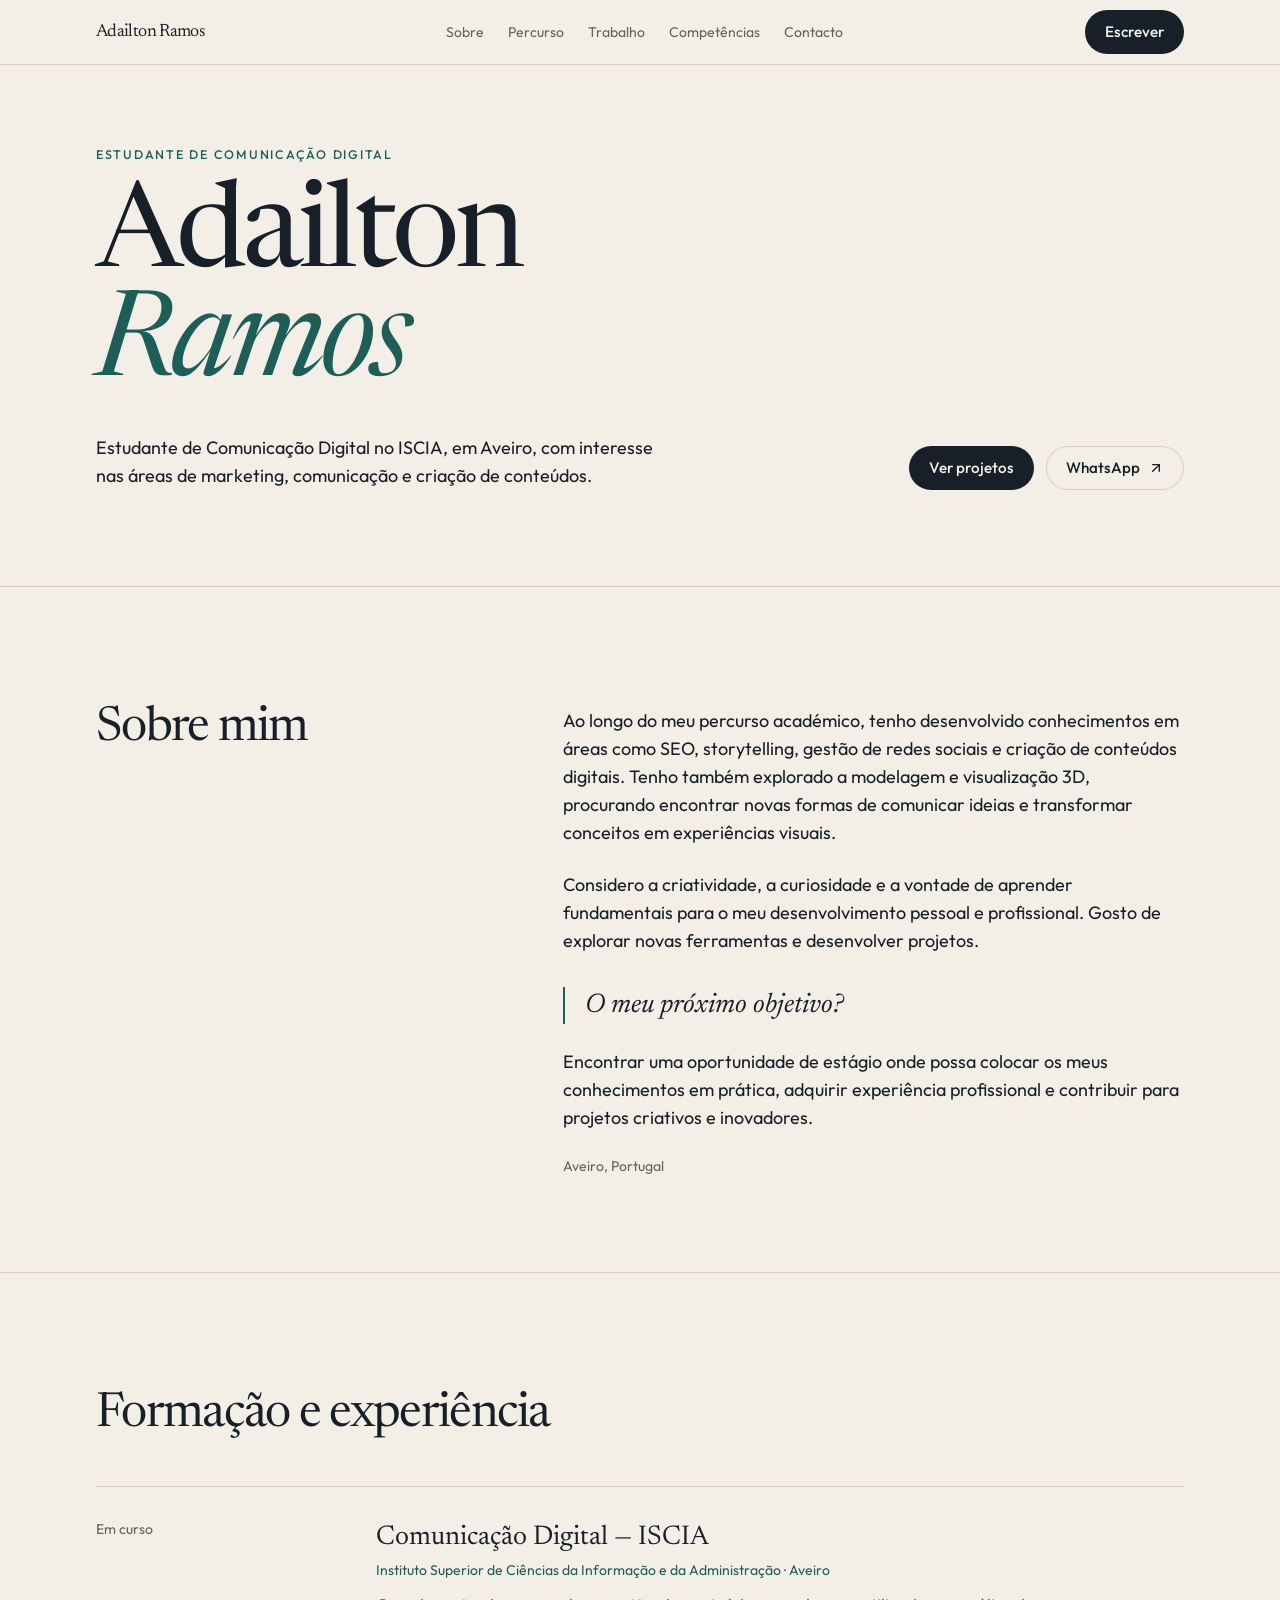
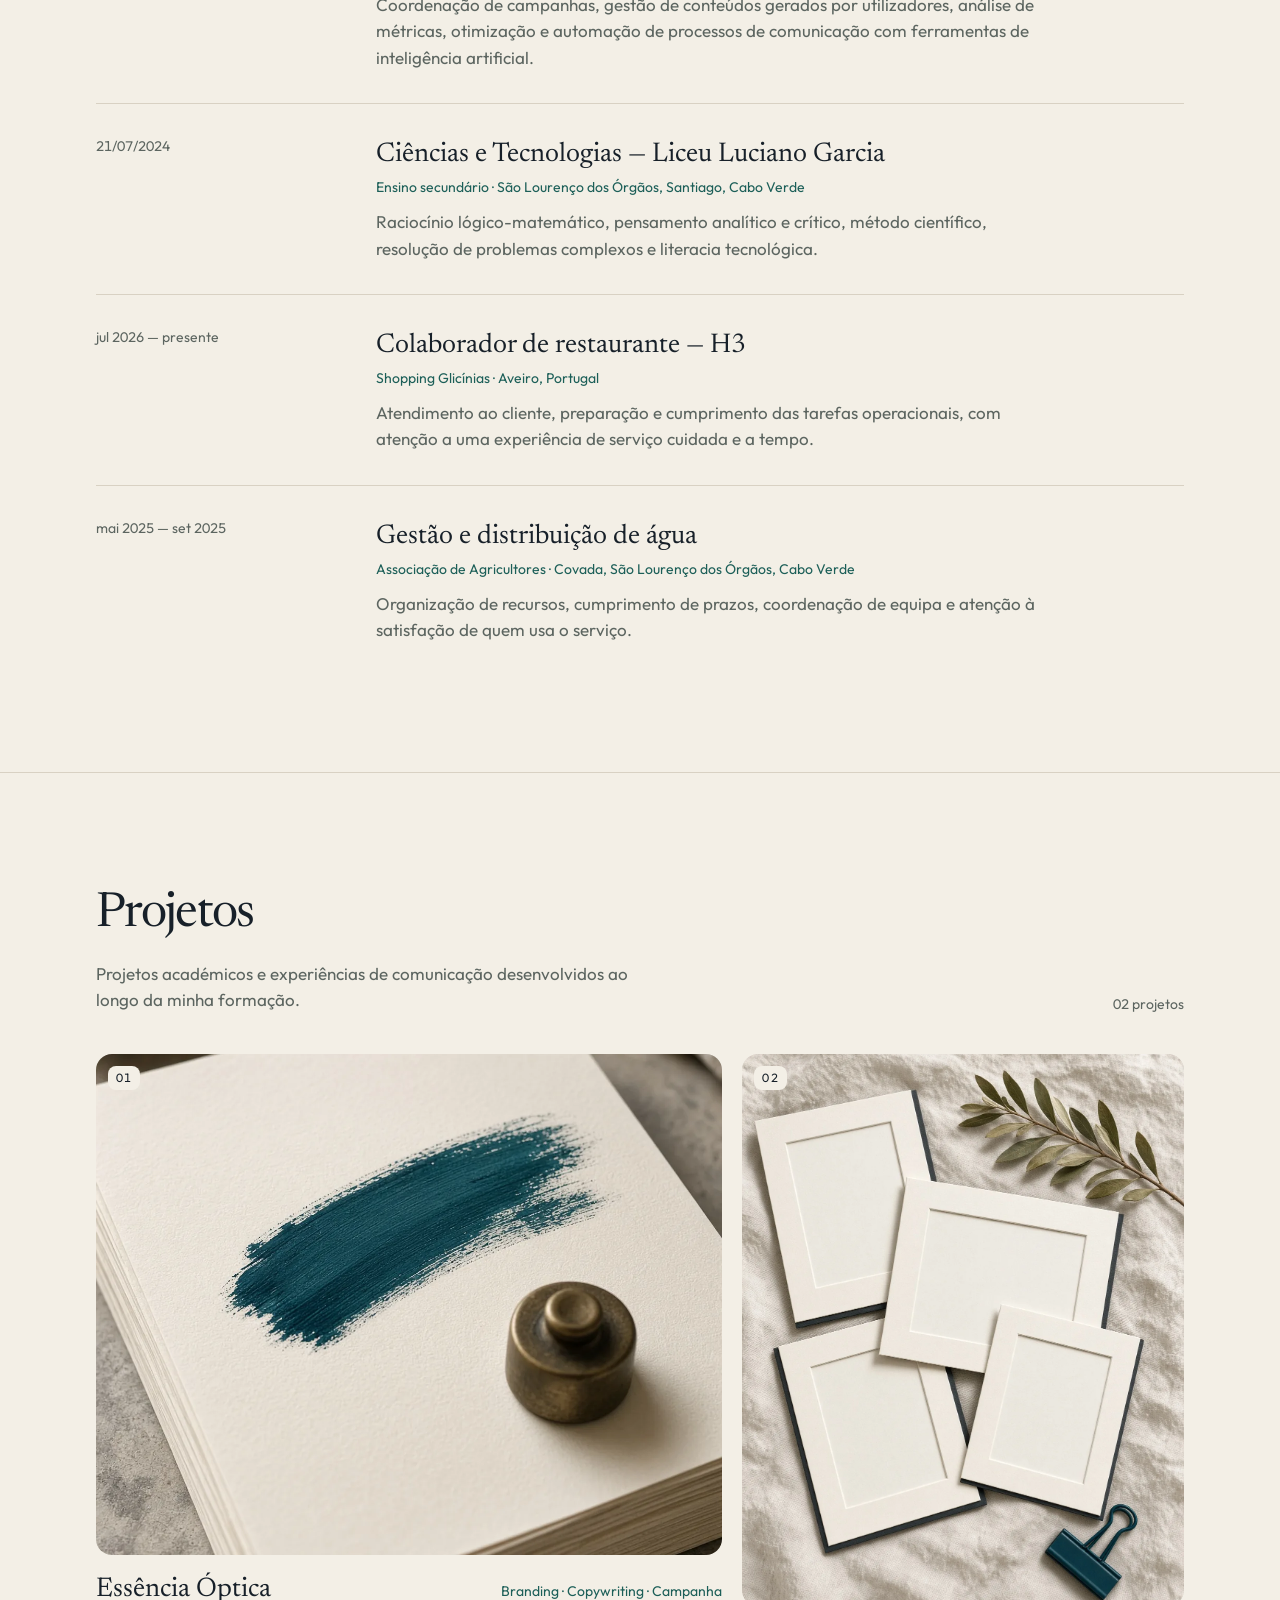
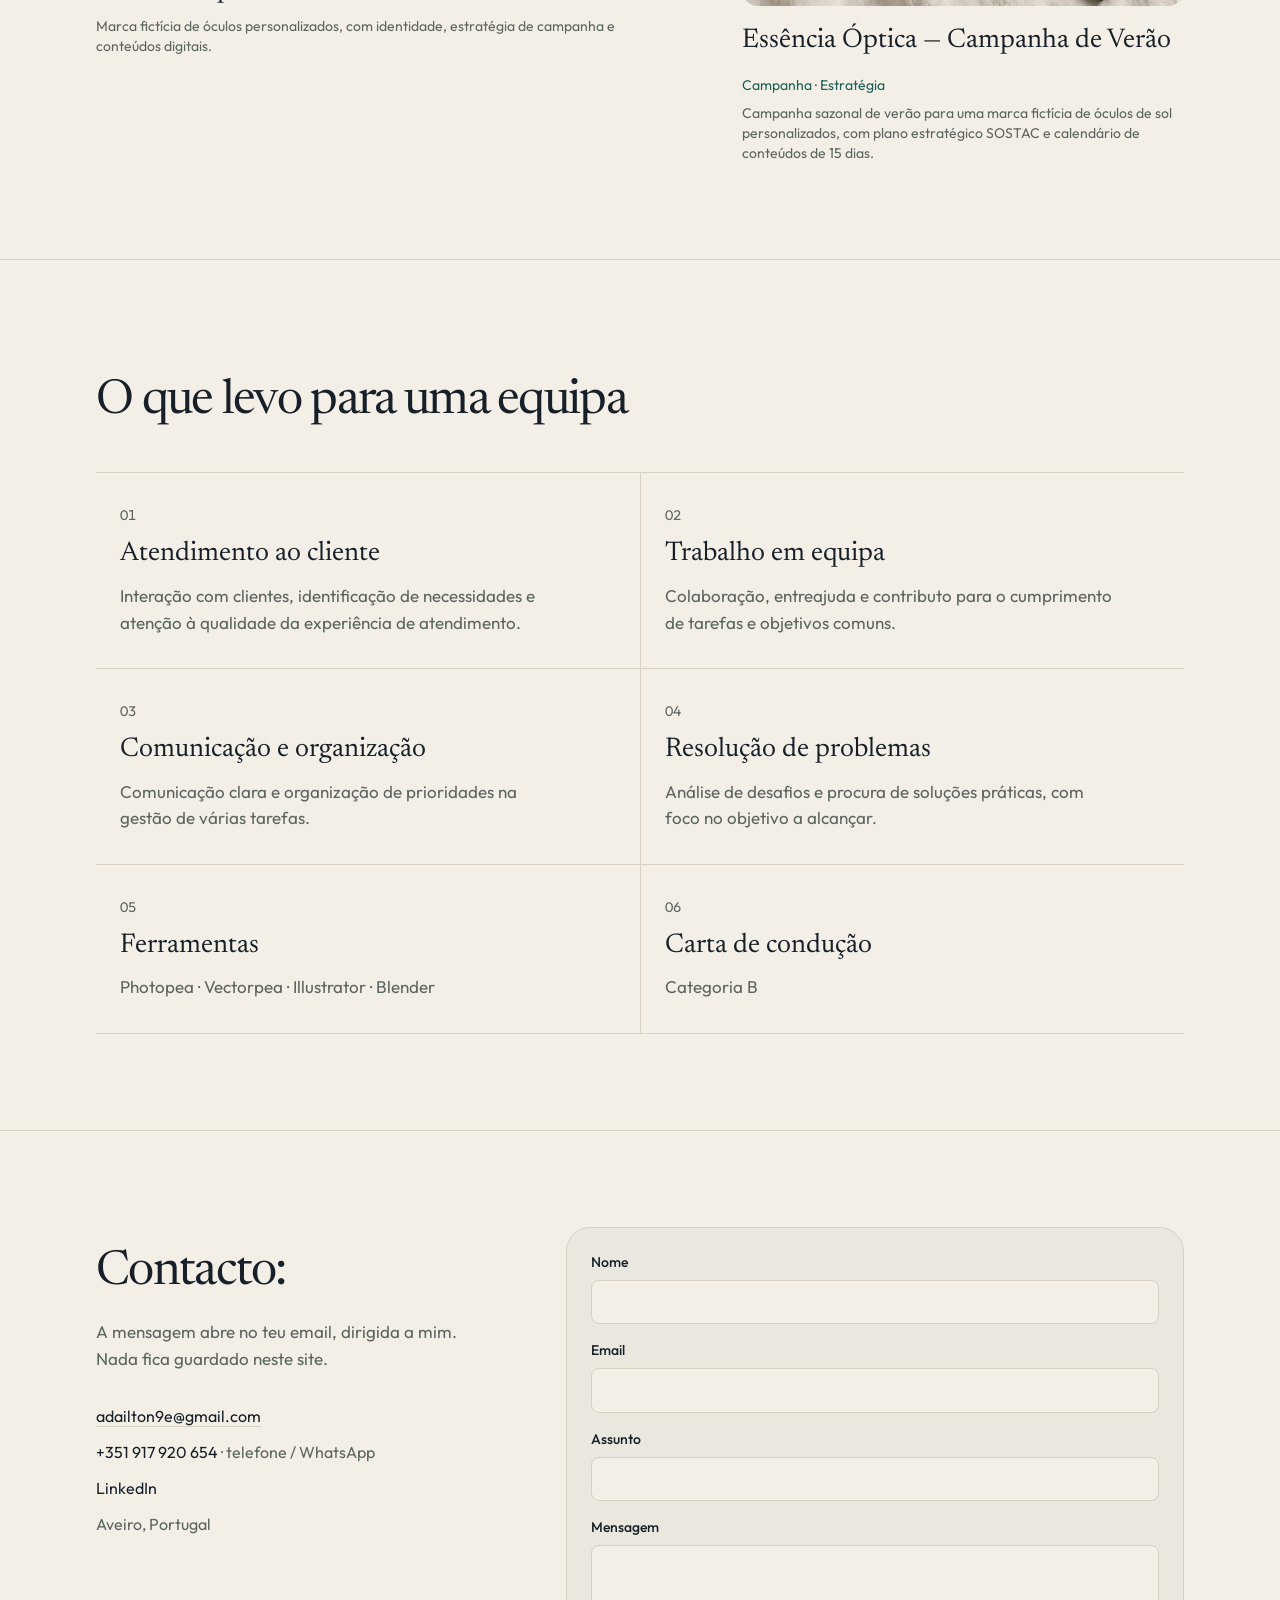
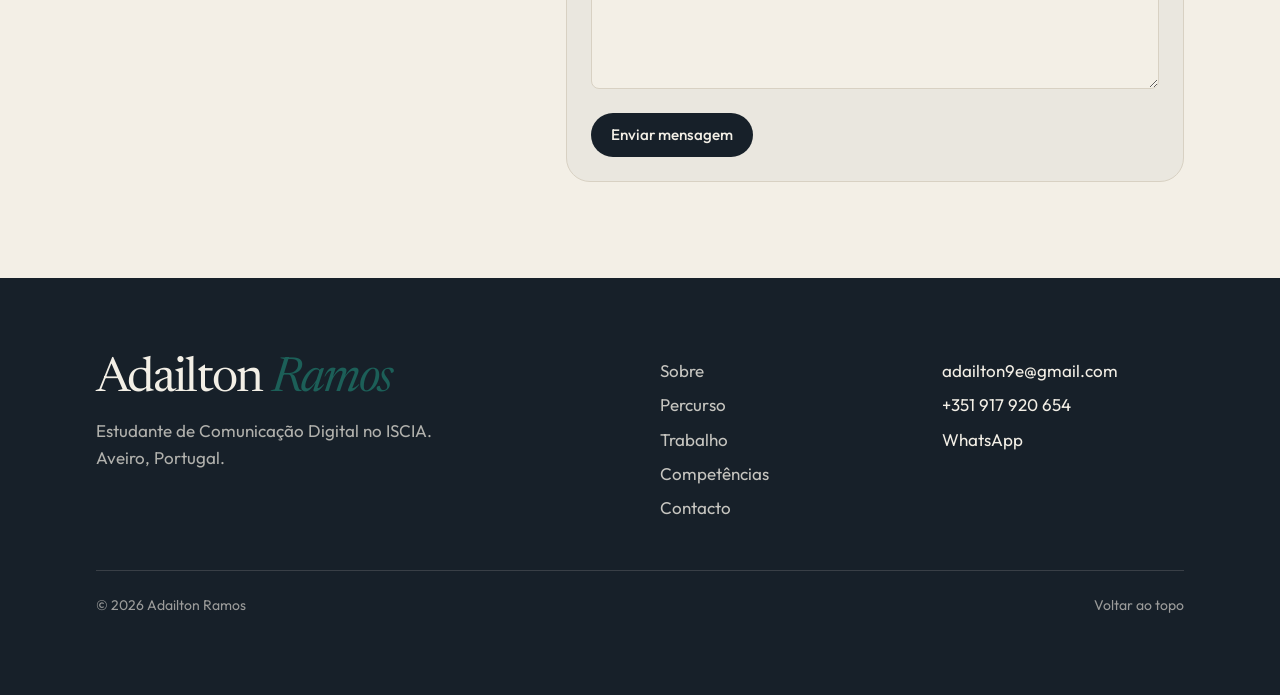
==== commit 5b835c31: "Add Essencia Optica summer campaign project" ====
--- a/index.html
+++ b/index.html
@@ -47,7 +47,7 @@
 <style>@layer properties{@supports (((-webkit-hyphens:none)) and (not (margin-trim:inline))) or ((-moz-orient:inline) and (not (color:rgb(from red r g b)))){*,:before,:after,::backdrop{--tw-scale-x:1;--tw-scale-y:1;--tw-scale-z:1;--tw-rotate-x:initial;--tw-rotate-y:initial;--tw-rotate-z:initial;--tw-skew-x:initial;--tw-skew-y:initial;--tw-space-y-reverse:0;--tw-border-style:solid;--tw-leading:initial;--tw-font-weight:initial;--tw-tracking:initial;--tw-ordinal:initial;--tw-slashed-zero:initial;--tw-numeric-figure:initial;--tw-numeric-spacing:initial;--tw-numeric-fraction:initial;--tw-shadow:0 0 #0000;--tw-shadow-color:initial;--tw-shadow-alpha:100%;--tw-inset-shadow:0 0 #0000;--tw-inset-shadow-color:initial;--tw-inset-shadow-alpha:100%;--tw-ring-color:initial;--tw-ring-shadow:0 0 #0000;--tw-inset-ring-color:initial;--tw-inset-ring-shadow:0 0 #0000;--tw-ring-inset:initial;--tw-ring-offset-width:0px;--tw-ring-offset-color:#fff;--tw-ring-offset-shadow:0 0 #0000;--tw-outline-style:solid;--tw-blur:initial;--tw-brightness:initial;--tw-contrast:initial;--tw-grayscale:initial;--tw-hue-rotate:initial;--tw-invert:initial;--tw-opacity:initial;--tw-saturate:initial;--tw-sepia:initial;--tw-drop-shadow:initial;--tw-drop-shadow-color:initial;--tw-drop-shadow-alpha:100%;--tw-drop-shadow-size:initial;--tw-duration:initial;--tw-ease:initial;--tw-content:"";--tw-translate-x:0;--tw-translate-y:0;--tw-translate-z:0}}}@layer theme{:root,:host{--font-sans:"Outfit",system-ui,sans-serif;--font-mono:ui-monospace,SFMono-Regular,Menlo,Monaco,Consolas,"Liberation Mono","Courier New",monospace;--color-red-500:oklch(63.7% .237 25.331);--color-zinc-50:oklch(98.5% 0 none);--color-zinc-400:oklch(70.5% .015 286.067);--color-zinc-500:oklch(55.2% .016 285.938);--color-zinc-900:oklch(21% .006 285.885);--color-zinc-950:oklch(14.1% .005 285.823);--color-neutral-100:oklch(97% 0 none);--color-neutral-300:oklch(87% 0 none);--color-neutral-500:oklch(55.6% 0 none);--color-neutral-700:oklch(37.1% 0 none);--color-neutral-900:oklch(20.5% 0 none);--color-black:#000;--color-white:#fff;--spacing:.25rem;--container-sm:24rem;--container-md:28rem;--container-xl:36rem;--container-2xl:42rem;--container-6xl:72rem;--text-xs:.75rem;--text-xs--line-height:calc(1 / .75);--text-sm:.875rem;--text-sm--line-height:calc(1.25 / .875);--text-base:1rem;--text-base--line-height:calc(1.5 / 1);--text-lg:1.125rem;--text-lg--line-height:calc(1.75 / 1.125);--text-xl:1.25rem;--text-xl--line-height:calc(1.75 / 1.25);--text-2xl:1.5rem;--text-3xl:1.875rem;--font-weight-medium:500;--font-weight-semibold:600;--tracking-tight:-.025em;--tracking-widest:.1em;--leading-tight:1.25;--leading-snug:1.375;--leading-normal:1.5;--leading-relaxed:1.625;--radius-xs:.125rem;--radius-sm:.5rem;--radius-md:.375rem;--radius-lg:1rem;--radius-xl:1.5rem;--radius-2xl:1rem;--ease-out:cubic-bezier(0,0,.2,1);--ease-in-out:cubic-bezier(.4,0,.2,1);--animate-pulse:pulse 2s cubic-bezier(.4,0,.6,1) infinite;--default-transition-duration:.15s;--default-transition-timing-function:cubic-bezier(.4,0,.2,1);--default-font-family:var(--font-sans);--default-mono-font-family:var(--font-mono);--font-display:"Newsreader",Georgia,"Times New Roman",serif;--color-paper:#f3efe6;--color-ink:#172029;--color-muted:#5c6560;--color-line:#d8d1c3;--color-teal:#1c5f58;--color-danger:#8f3d32;--text-hero:clamp(3.25rem,1rem + 8vw,7.5rem);--text-display:clamp(2rem,1.1rem + 2.4vw,3.4rem);--text-title:clamp(1.35rem,1.05rem + .8vw,1.85rem);--leading-display:.92;--tracking-display:-.035em;--ease-smooth:cubic-bezier(.22,1,.36,1)}}@layer base{*,:after,:before,::backdrop{box-sizing:border-box;border:0 solid;margin:0;padding:0}::file-selector-button{box-sizing:border-box;border:0 solid;margin:0;padding:0}html,:host{-webkit-text-size-adjust:100%;tab-size:4;line-height:1.5;font-family:var(--default-font-family,-apple-system,BlinkMacSystemFont,"Segoe UI",Roboto,"Helvetica Neue","Noto Sans",Arial,sans-serif,"Apple Color Emoji","Segoe UI Emoji","Segoe UI Symbol","Noto Color Emoji");font-feature-settings:var(--default-font-feature-settings,normal);font-variation-settings:var(--default-font-variation-settings,normal);-webkit-tap-highlight-color:transparent}hr{height:0;color:inherit;border-top-width:1px}abbr:where([title]){-webkit-text-decoration:underline dotted;text-decoration:underline dotted}h1,h2,h3,h4,h5,h6{font-size:inherit;font-weight:inherit}a{color:inherit;-webkit-text-decoration:inherit;-webkit-text-decoration:inherit;-webkit-text-decoration:inherit;-webkit-text-decoration:inherit;text-decoration:inherit}b,strong{font-weight:bolder}code,kbd,samp,pre{font-family:var(--default-mono-font-family,ui-monospace,SFMono-Regular,Menlo,Monaco,Consolas,"Liberation Mono","Courier New",monospace);font-feature-settings:var(--default-mono-font-feature-settings,normal);font-variation-settings:var(--default-mono-font-variation-settings,normal);font-size:1em}small{font-size:80%}sub,sup{vertical-align:baseline;font-size:75%;line-height:0;position:relative}sub{bottom:-.25em}sup{top:-.5em}table{text-indent:0;border-color:inherit;border-collapse:collapse}:-moz-focusring:where(:not(iframe)){outline:auto}progress{vertical-align:baseline}summary{display:list-item}ol,ul,menu{list-style:none}img,svg,video,canvas,audio,iframe,embed,object{vertical-align:middle;display:block}img,video{max-width:100%;height:auto}button,input,select,optgroup,textarea{font:inherit;font-feature-settings:inherit;font-variation-settings:inherit;letter-spacing:inherit;color:inherit;opacity:1;background-color:#0000;border-radius:0}::file-selector-button{font:inherit;font-feature-settings:inherit;font-variation-settings:inherit;letter-spacing:inherit;color:inherit;opacity:1;background-color:#0000;border-radius:0}:where(select:is([multiple],[size])) optgroup{font-weight:bolder}:where(select:is([multiple],[size])) optgroup option{padding-inline-start:20px}::file-selector-button{margin-inline-end:4px}::placeholder{opacity:1}@supports (not ((-webkit-appearance:-apple-pay-button))) or (contain-intrinsic-size:1px){::placeholder{color:currentColor}@supports (color:color-mix(in lab,red,red)){::placeholder{color:color-mix(in oklab,currentcolor 50%,transparent)}}}textarea{resize:vertical}::-webkit-search-decoration{-webkit-appearance:none}::-webkit-date-and-time-value{min-height:1lh;text-align:inherit}::-webkit-datetime-edit{display:inline-flex}::-webkit-datetime-edit-fields-wrapper{padding:0}::-webkit-datetime-edit{padding-block:0}::-webkit-datetime-edit-year-field{padding-block:0}::-webkit-datetime-edit-month-field{padding-block:0}::-webkit-datetime-edit-day-field{padding-block:0}::-webkit-datetime-edit-hour-field{padding-block:0}::-webkit-datetime-edit-minute-field{padding-block:0}::-webkit-datetime-edit-second-field{padding-block:0}::-webkit-datetime-edit-millisecond-field{padding-block:0}::-webkit-datetime-edit-meridiem-field{padding-block:0}::-webkit-calendar-picker-indicator{line-height:1}:-moz-ui-invalid{box-shadow:none}button,input:where([type=button],[type=reset],[type=submit]){appearance:button}::file-selector-button{appearance:button}::-webkit-inner-spin-button{height:auto}::-webkit-outer-spin-button{height:auto}[hidden]:where(:not([hidden=until-found])){display:none!important}html{scroll-behavior:smooth;-webkit-font-smoothing:antialiased;-moz-osx-font-smoothing:grayscale}body{background:var(--color-paper);color:var(--color-ink);font-family:var(--font-sans);text-wrap:pretty;font-size:1.0625rem;line-height:1.55}button:not(:disabled),[role=button]:not(:disabled){cursor:pointer}::selection{background:var(--color-teal);color:var(--color-paper)}:focus-visible{outline:2px solid var(--color-teal);outline-offset:3px}h1,h2,h3{text-wrap:balance}section[id]{scroll-margin-top:5.25rem}}@layer components{.skip{z-index:70;background:var(--color-ink);color:var(--color-paper);border-radius:999px;padding:.75rem 1rem;position:absolute;top:-4rem;left:1rem}.skip:focus{top:1rem}.btn{background:var(--color-ink);min-height:2.75rem;color:var(--color-paper);transition:background-color .15s var(--ease-smooth),color .15s var(--ease-smooth),scale .15s var(--ease-smooth);border-radius:999px;justify-content:center;align-items:center;gap:.5rem;padding-inline:1.25rem;font-size:.95rem;font-weight:500;display:inline-flex}.btn:hover{background:var(--color-teal)}.btn:active{scale:.96}.btn-ghost{color:var(--color-ink);box-shadow:inset 0 0 0 1px var(--color-line);background:0 0}.btn-ghost:hover{background:var(--color-ink);color:var(--color-paper)}.icon-btn{width:2.75rem;padding-inline:0}.icon-swap{width:1.25rem;height:1.25rem;transition:opacity .25s var(--ease-smooth),filter .25s var(--ease-smooth),scale .25s var(--ease-smooth)}.swap-in{opacity:1;filter:none;scale:1}.swap-out{opacity:0;filter:blur(4px);scale:.25}.field{border-radius:var(--radius-sm);border:1px solid var(--color-line);background:var(--color-paper);width:100%;min-height:2.75rem;color:var(--color-ink);font:inherit;padding:.7rem .9rem}.field::placeholder{color:#5c6560cc}@supports (color:color-mix(in lab,red,red)){.field::placeholder{color:color-mix(in oklab,var(--color-muted) 80%,transparent)}}textarea.field{resize:vertical;min-height:9rem}.panel{border-radius:var(--radius-xl);border:1px solid var(--color-line);background:#ebe8df}@supports (color:color-mix(in lab,red,red)){.panel{background:color-mix(in oklab,var(--color-ink) 3.5%,var(--color-paper))}}.panel{padding:1rem}.kicker{letter-spacing:.14em;text-transform:uppercase;color:var(--color-teal);font-size:.78rem;font-weight:500}.work-grid{gap:2.25rem 1.25rem;display:grid}.media{aspect-ratio:4/5;border-radius:var(--radius-lg);background:#e6e3db;position:relative;overflow:hidden}@supports (color:color-mix(in lab,red,red)){.media{background:color-mix(in oklab,var(--color-ink) 6%,var(--color-paper))}}.media img{object-fit:cover;width:100%;height:100%;transition:transform .4s var(--ease-smooth);transform:scale(1)}.note{background:#f3efe6f0;padding:1.25rem;position:absolute;bottom:0;left:0;right:0}@supports (color:color-mix(in lab,red,red)){.note{background:color-mix(in oklab,var(--color-paper) 94%,transparent)}}.note{color:var(--color-ink);opacity:0;transition:opacity .25s var(--ease-smooth),transform .25s var(--ease-smooth);transform:translateY(.75rem)}.work-card.is-open .note,.work-card:focus-visible .note{opacity:1;transform:translateY(0)}.work-card.is-open img,.work-card:focus-visible img{transform:scale(1.04)}.cursor-pill{z-index:60;background:var(--color-ink);width:5rem;height:5rem;color:var(--color-paper);letter-spacing:.14em;text-transform:uppercase;pointer-events:none;opacity:0;transition:opacity .15s var(--ease-smooth),scale .15s var(--ease-smooth),background-color .15s var(--ease-smooth),color .15s var(--ease-smooth);border-radius:999px;place-items:center;font-size:.72rem;font-weight:500;display:grid;position:fixed;top:0;left:0;scale:.92}.cursor-pill.on{opacity:1;scale:1}.cursor-pill.nota{background:var(--color-paper);color:var(--color-ink);box-shadow:inset 0 0 0 1px var(--color-line);scale:1.06}.cursor-label{opacity:0;filter:blur(2px);transition:opacity .25s var(--ease-smooth),filter .25s var(--ease-smooth),scale .25s var(--ease-smooth);position:absolute;scale:.25}.cursor-label.show{opacity:1;filter:none;scale:1}.filter-pill{background:var(--color-ink);height:100%;transition:transform .25s var(--ease-smooth),width .25s var(--ease-smooth);border-radius:999px;position:absolute;top:0;left:0}.rise{animation:rise .5s var(--ease-smooth) both}.rise-2{animation-delay:80ms}.rise-3{animation-delay:.16s}.rise-4{animation-delay:.24s}.work-card{animation:rise .35s var(--ease-smooth) both}}@layer utilities{.collapse{visibility:collapse}.invisible{visibility:hidden}.visible{visibility:visible}.sr-only{clip-path:inset(50%);white-space:nowrap;border-width:0;width:1px;height:1px;margin:-1px;padding:0;position:absolute;overflow:hidden}.absolute{position:absolute}.fixed{position:fixed}.relative{position:relative}.static{position:static}.sticky{position:sticky}.inset-0{inset:0}.top-0{top:0}.top-3{top:calc(var(--spacing) * 3)}.right-1{right:var(--spacing)}.right-2{right:calc(var(--spacing) * 2)}.right-3{right:calc(var(--spacing) * 3)}.right-4{right:calc(var(--spacing) * 4)}.left-1{left:var(--spacing)}.left-2{left:calc(var(--spacing) * 2)}.left-3{left:calc(var(--spacing) * 3)}.left-4{left:calc(var(--spacing) * 4)}.z-10{z-index:10}.z-40{z-index:40}.container{width:100%}@media (width>=40rem){.container{max-width:40rem}}@media (width>=48rem){.container{max-width:48rem}}@media (width>=64rem){.container{max-width:64rem}}@media (width>=80rem){.container{max-width:80rem}}@media (width>=96rem){.container{max-width:96rem}}.-mx-5{margin-inline:calc(var(--spacing) * -5)}.mx-auto{margin-inline:auto}.mt-1{margin-top:var(--spacing)}.mt-2{margin-top:calc(var(--spacing) * 2)}.mt-3{margin-top:calc(var(--spacing) * 3)}.mt-4{margin-top:calc(var(--spacing) * 4)}.mt-5{margin-top:calc(var(--spacing) * 5)}.mt-6{margin-top:calc(var(--spacing) * 6)}.mt-8{margin-top:calc(var(--spacing) * 8)}.mt-10{margin-top:calc(var(--spacing) * 10)}.mt-12{margin-top:calc(var(--spacing) * 12)}.ml-2{margin-left:calc(var(--spacing) * 2)}.ml-px{margin-left:1px}.block{display:block}.flex{display:flex}.grid{display:grid}.hidden{display:none}.inline{display:inline}.inline-flex{display:inline-flex}.table{display:table}.size-4{width:calc(var(--spacing) * 4);height:calc(var(--spacing) * 4)}.size-5{width:calc(var(--spacing) * 5);height:calc(var(--spacing) * 5)}.size-10{width:calc(var(--spacing) * 10);height:calc(var(--spacing) * 10)}.h-8{height:calc(var(--spacing) * 8)}.h-16{height:calc(var(--spacing) * 16)}.h-full{height:100%}.min-h-11{min-height:calc(var(--spacing) * 11)}.min-h-72{min-height:calc(var(--spacing) * 72)}.min-h-screen{min-height:100vh}.w-8{width:calc(var(--spacing) * 8)}.w-full{width:100%}.max-w-2xl{max-width:var(--container-2xl)}.max-w-6xl{max-width:var(--container-6xl)}.max-w-md{max-width:var(--container-md)}.max-w-sm{max-width:var(--container-sm)}.max-w-xl{max-width:var(--container-xl)}.min-w-max{min-width:max-content}.shrink{flex-shrink:1}.shrink-0{flex-shrink:0}.scale-100{--tw-scale-x:100%;--tw-scale-y:100%;--tw-scale-z:100%;scale:var(--tw-scale-x) var(--tw-scale-y)}.scale-\[0\.25\]{scale:.25}.transform{transform:var(--tw-rotate-x,) var(--tw-rotate-y,) var(--tw-rotate-z,) var(--tw-skew-x,) var(--tw-skew-y,)}.animate-pulse{animation:var(--animate-pulse)}.cursor-pointer{cursor:pointer}.resize{resize:both}.flex-col{flex-direction:column}.flex-wrap{flex-wrap:wrap}.place-items-center{place-items:center}.content-start{align-content:flex-start}.items-baseline{align-items:baseline}.items-center{align-items:center}.items-end{align-items:flex-end}.justify-between{justify-content:space-between}.justify-center{justify-content:center}.gap-1{gap:var(--spacing)}.gap-2{gap:calc(var(--spacing) * 2)}.gap-3{gap:calc(var(--spacing) * 3)}.gap-4{gap:calc(var(--spacing) * 4)}.gap-6{gap:calc(var(--spacing) * 6)}.gap-8{gap:calc(var(--spacing) * 8)}.gap-10{gap:calc(var(--spacing) * 10)}.gap-px{gap:1px}:where(.space-y-3>:not(:last-child)){--tw-space-y-reverse:0;margin-block-start:calc(calc(var(--spacing) * 3) * var(--tw-space-y-reverse));margin-block-end:calc(calc(var(--spacing) * 3) * calc(1 - var(--tw-space-y-reverse)))}.truncate{text-overflow:ellipsis;white-space:nowrap;overflow:hidden}.overflow-x-auto{overflow-x:auto}.rounded{border-radius:.25rem}.rounded-2xl{border-radius:var(--radius-2xl)}.rounded-full{border-radius:2147483647px}.rounded-lg{border-radius:var(--radius-lg)}.rounded-md{border-radius:var(--radius-md)}.rounded-sm{border-radius:var(--radius-sm)}.rounded-xl{border-radius:var(--radius-xl)}.border{border-style:var(--tw-border-style);border-width:1px}.border-y{border-block-style:var(--tw-border-style);border-block-width:1px}.border-t{border-top-style:var(--tw-border-style);border-top-width:1px}.border-b{border-bottom-style:var(--tw-border-style);border-bottom-width:1px}.border-l-2{border-left-style:var(--tw-border-style);border-left-width:2px}.border-line{border-color:var(--color-line)}.border-neutral-300{border-color:var(--color-neutral-300)}.border-paper\/15{border-color:#f3efe626}@supports (color:color-mix(in lab,red,red)){.border-paper\/15{border-color:color-mix(in oklab,var(--color-paper) 15%,transparent)}}.border-teal{border-color:var(--color-teal)}.bg-black{background-color:var(--color-black)}.bg-black\/10{background-color:#0000001a}@supports (color:color-mix(in lab,red,red)){.bg-black\/10{background-color:color-mix(in oklab,var(--color-black) 10%,transparent)}}.bg-ink{background-color:var(--color-ink)}.bg-line{background-color:var(--color-line)}.bg-paper{background-color:var(--color-paper)}.bg-teal{background-color:var(--color-teal)}.bg-zinc-50{background-color:var(--color-zinc-50)}.object-cover{object-fit:cover}.p-1{padding:var(--spacing)}.p-2{padding:calc(var(--spacing) * 2)}.p-6{padding:calc(var(--spacing) * 6)}.p-8{padding:calc(var(--spacing) * 8)}.p-\[16px\]{padding:16px}.px-0{padding-inline:0}.px-2{padding-inline:calc(var(--spacing) * 2)}.px-4{padding-inline:calc(var(--spacing) * 4)}.px-5{padding-inline:calc(var(--spacing) * 5)}.px-6{padding-inline:calc(var(--spacing) * 6)}.py-1{padding-block:var(--spacing)}.py-2{padding-block:calc(var(--spacing) * 2)}.py-3{padding-block:calc(var(--spacing) * 3)}.py-6{padding-block:calc(var(--spacing) * 6)}.py-8{padding-block:calc(var(--spacing) * 8)}.py-14{padding-block:calc(var(--spacing) * 14)}.py-16{padding-block:calc(var(--spacing) * 16)}.pt-2{padding-top:calc(var(--spacing) * 2)}.pt-6{padding-top:calc(var(--spacing) * 6)}.pt-12{padding-top:calc(var(--spacing) * 12)}.pr-3\.5{padding-right:calc(var(--spacing) * 3.5)}.pb-16{padding-bottom:calc(var(--spacing) * 16)}.pl-4{padding-left:calc(var(--spacing) * 4)}.pl-5{padding-left:calc(var(--spacing) * 5)}.text-center{text-align:center}.font-display{font-family:var(--font-display)}.text-base{font-size:var(--text-base);line-height:var(--tw-leading,var(--text-base--line-height))}.text-lg{font-size:var(--text-lg);line-height:var(--tw-leading,var(--text-lg--line-height))}.text-sm{font-size:var(--text-sm);line-height:var(--tw-leading,var(--text-sm--line-height))}.text-xl{font-size:var(--text-xl);line-height:var(--tw-leading,var(--text-xl--line-height))}.text-xs{font-size:var(--text-xs);line-height:var(--tw-leading,var(--text-xs--line-height))}.text-\[13px\]{font-size:13px}.text-display{font-size:var(--text-display)}.text-hero{font-size:var(--text-hero)}.text-title{font-size:var(--text-title)}.leading-display{--tw-leading:var(--leading-display);line-height:var(--leading-display)}.leading-relaxed{--tw-leading:var(--leading-relaxed);line-height:var(--leading-relaxed)}.leading-snug{--tw-leading:var(--leading-snug);line-height:var(--leading-snug)}.leading-tight{--tw-leading:var(--leading-tight);line-height:var(--leading-tight)}.font-medium{--tw-font-weight:var(--font-weight-medium);font-weight:var(--font-weight-medium)}.font-semibold{--tw-font-weight:var(--font-weight-semibold);font-weight:var(--font-weight-semibold)}.tracking-display{--tw-tracking:var(--tracking-display);letter-spacing:var(--tracking-display)}.tracking-widest{--tw-tracking:var(--tracking-widest);letter-spacing:var(--tracking-widest)}.text-balance{text-wrap:balance}.text-wrap{text-wrap:wrap}.break-words{overflow-wrap:break-word}.text-danger{color:var(--color-danger)}.text-ink{color:var(--color-ink)}.text-muted{color:var(--color-muted)}.text-neutral-500{color:var(--color-neutral-500)}.text-paper{color:var(--color-paper)}.text-paper\/60{color:#f3efe699}@supports (color:color-mix(in lab,red,red)){.text-paper\/60{color:color-mix(in oklab,var(--color-paper) 60%,transparent)}}.text-paper\/70{color:#f3efe6b3}@supports (color:color-mix(in lab,red,red)){.text-paper\/70{color:color-mix(in oklab,var(--color-paper) 70%,transparent)}}.text-paper\/80{color:#f3efe6cc}@supports (color:color-mix(in lab,red,red)){.text-paper\/80{color:color-mix(in oklab,var(--color-paper) 80%,transparent)}}.text-red-500{color:var(--color-red-500)}.text-teal{color:var(--color-teal)}.text-white{color:var(--color-white)}.text-zinc-500{color:var(--color-zinc-500)}.text-zinc-900{color:var(--color-zinc-900)}.italic{font-style:italic}.tabular-nums{--tw-numeric-spacing:tabular-nums;font-variant-numeric:var(--tw-ordinal,) var(--tw-slashed-zero,) var(--tw-numeric-figure,) var(--tw-numeric-spacing,) var(--tw-numeric-fraction,)}.underline{text-decoration-line:underline}.decoration-line{-webkit-text-decoration-color:var(--color-line);-webkit-text-decoration-color:var(--color-line);-webkit-text-decoration-color:var(--color-line);text-decoration-color:var(--color-line)}.underline-offset-4{text-underline-offset:4px}.antialiased{-webkit-font-smoothing:antialiased;-moz-osx-font-smoothing:grayscale}.opacity-0{opacity:0}.opacity-70{opacity:.7}.opacity-100{opacity:1}.shadow{--tw-shadow:0 1px 3px 0 var(--tw-shadow-color,#0000001a),0 1px 2px -1px var(--tw-shadow-color,#0000001a);box-shadow:var(--tw-inset-shadow),var(--tw-inset-ring-shadow),var(--tw-ring-offset-shadow),var(--tw-ring-shadow),var(--tw-shadow)}.ring{--tw-ring-shadow:var(--tw-ring-inset,) 0 0 0 calc(1px + var(--tw-ring-offset-width)) var(--tw-ring-color,currentcolor);box-shadow:var(--tw-inset-shadow),var(--tw-inset-ring-shadow),var(--tw-ring-offset-shadow),var(--tw-ring-shadow),var(--tw-shadow)}.outline,.outline-1{outline-style:var(--tw-outline-style);outline-width:1px}.-outline-offset-1{outline-offset:calc(1px * -1)}.outline-black\/10{outline-color:#0000001a}@supports (color:color-mix(in lab,red,red)){.outline-black\/10{outline-color:color-mix(in oklab,var(--color-black) 10%,transparent)}}.blur{--tw-blur:blur(8px);filter:var(--tw-blur,) var(--tw-brightness,) var(--tw-contrast,) var(--tw-grayscale,) var(--tw-hue-rotate,) var(--tw-invert,) var(--tw-saturate,) var(--tw-sepia,) var(--tw-drop-shadow,)}.blur-\[4px\]{--tw-blur:blur(4px);filter:var(--tw-blur,) var(--tw-brightness,) var(--tw-contrast,) var(--tw-grayscale,) var(--tw-hue-rotate,) var(--tw-invert,) var(--tw-saturate,) var(--tw-sepia,) var(--tw-drop-shadow,)}.blur-none{--tw-blur:;filter:var(--tw-blur,) var(--tw-brightness,) var(--tw-contrast,) var(--tw-grayscale,) var(--tw-hue-rotate,) var(--tw-invert,) var(--tw-saturate,) var(--tw-sepia,) var(--tw-drop-shadow,)}.grayscale{--tw-grayscale:grayscale(100%);filter:var(--tw-blur,) var(--tw-brightness,) var(--tw-contrast,) var(--tw-grayscale,) var(--tw-hue-rotate,) var(--tw-invert,) var(--tw-saturate,) var(--tw-sepia,) var(--tw-drop-shadow,)}.invert{--tw-invert:invert(100%);filter:var(--tw-blur,) var(--tw-brightness,) var(--tw-contrast,) var(--tw-grayscale,) var(--tw-hue-rotate,) var(--tw-invert,) var(--tw-saturate,) var(--tw-sepia,) var(--tw-drop-shadow,)}.sepia{--tw-sepia:sepia(100%);filter:var(--tw-blur,) var(--tw-brightness,) var(--tw-contrast,) var(--tw-grayscale,) var(--tw-hue-rotate,) var(--tw-invert,) var(--tw-saturate,) var(--tw-sepia,) var(--tw-drop-shadow,)}.filter{filter:var(--tw-blur,) var(--tw-brightness,) var(--tw-contrast,) var(--tw-grayscale,) var(--tw-hue-rotate,) var(--tw-invert,) var(--tw-saturate,) var(--tw-sepia,) var(--tw-drop-shadow,)}.transition{transition-property:color,background-color,border-color,outline-color,text-decoration-color,fill,stroke,--tw-gradient-from,--tw-gradient-via,--tw-gradient-to,opacity,box-shadow,transform,translate,scale,rotate,filter,-webkit-backdrop-filter,backdrop-filter,display,content-visibility,overlay,pointer-events;transition-timing-function:var(--tw-ease,var(--default-transition-timing-function));transition-duration:var(--tw-duration,var(--default-transition-duration))}.transition-\[box-shadow\]{transition-property:box-shadow;transition-timing-function:var(--tw-ease,var(--default-transition-timing-function));transition-duration:var(--tw-duration,var(--default-transition-duration))}.transition-\[opacity\,filter\,scale\]{transition-property:opacity,filter,scale;transition-timing-function:var(--tw-ease,var(--default-transition-timing-function));transition-duration:var(--tw-duration,var(--default-transition-duration))}.transition-\[scale\,background-color\]{transition-property:scale,background-color;transition-timing-function:var(--tw-ease,var(--default-transition-timing-function));transition-duration:var(--tw-duration,var(--default-transition-duration))}.transition-\[scale\,opacity\,filter\]{transition-property:scale,opacity,filter;transition-timing-function:var(--tw-ease,var(--default-transition-timing-function));transition-duration:var(--tw-duration,var(--default-transition-duration))}.transition-colors{transition-property:color,background-color,border-color,outline-color,text-decoration-color,fill,stroke,--tw-gradient-from,--tw-gradient-via,--tw-gradient-to;transition-timing-function:var(--tw-ease,var(--default-transition-timing-function));transition-duration:var(--tw-duration,var(--default-transition-duration))}.transition-transform{transition-property:transform,translate,scale,rotate;transition-timing-function:var(--tw-ease,var(--default-transition-timing-function));transition-duration:var(--tw-duration,var(--default-transition-duration))}.duration-150{--tw-duration:.15s;transition-duration:.15s}.duration-200{--tw-duration:.2s;transition-duration:.2s}.duration-300{--tw-duration:.3s;transition-duration:.3s}.ease-\[cubic-bezier\(0\.2\,0\,0\,1\)\]{--tw-ease:cubic-bezier(.2,0,0,1);transition-timing-function:cubic-bezier(.2,0,0,1)}.ease-out{--tw-ease:var(--ease-out);transition-timing-function:var(--ease-out)}.outline-none{--tw-outline-style:none;outline-style:none}.after\:absolute:after{content:var(--tw-content);position:absolute}.after\:top-1\/2:after{content:var(--tw-content);top:50%}.after\:left-1\/2:after{content:var(--tw-content);left:50%}.after\:size-10:after{content:var(--tw-content);width:calc(var(--spacing) * 10);height:calc(var(--spacing) * 10)}.after\:-translate-1\/2:after{content:var(--tw-content);--tw-translate-x:calc(calc(1 / 2 * 100%) * -1);--tw-translate-y:calc(calc(1 / 2 * 100%) * -1);translate:var(--tw-translate-x) var(--tw-translate-y)}@media (hover:hover){.hover\:bg-neutral-100:hover{background-color:var(--color-neutral-100)}.hover\:text-ink:hover{color:var(--color-ink)}.hover\:text-paper:hover{color:var(--color-paper)}.hover\:text-paper\/80:hover{color:#f3efe6cc}@supports (color:color-mix(in lab,red,red)){.hover\:text-paper\/80:hover{color:color-mix(in oklab,var(--color-paper) 80%,transparent)}}.hover\:text-teal:hover{color:var(--color-teal)}.hover\:underline:hover{text-decoration-line:underline}}.active\:scale-\[0\.96\]:active,.active\:not-disabled\:scale-\[0\.96\]:active:not(:disabled){scale:.96}.disabled\:cursor-wait:disabled{cursor:wait}.disabled\:no-underline:disabled{text-decoration-line:none}@media (width>=40rem){.sm\:w-auto{width:auto}.sm\:flex-row{flex-direction:row}.sm\:items-center{align-items:center}.sm\:justify-between{justify-content:space-between}}@media (width>=48rem){.md\:col-span-3{grid-column:span 3/span 3}.md\:col-span-4{grid-column:span 4/span 4}.md\:col-span-5{grid-column:span 5/span 5}.md\:col-span-6{grid-column:span 6/span 6}.md\:col-span-7{grid-column:span 7/span 7}.md\:col-span-9{grid-column:span 9/span 9}.md\:col-start-6{grid-column-start:6}.md\:mx-0{margin-inline:0}.md\:flex{display:flex}.md\:hidden{display:none}.md\:inline-flex{display:inline-flex}.md\:min-h-0{min-height:0}.md\:grid-cols-2{grid-template-columns:repeat(2,minmax(0,1fr))}.md\:grid-cols-12{grid-template-columns:repeat(12,minmax(0,1fr))}.md\:flex-row{flex-direction:row}.md\:items-end{align-items:flex-end}.md\:justify-between{justify-content:space-between}.md\:justify-end{justify-content:flex-end}.md\:gap-8{gap:calc(var(--spacing) * 8)}.md\:px-0{padding-inline:0}.md\:px-6{padding-inline:calc(var(--spacing) * 6)}.md\:px-8{padding-inline:calc(var(--spacing) * 8)}.md\:py-0{padding-block:0}.md\:py-8{padding-block:calc(var(--spacing) * 8)}.md\:py-20{padding-block:calc(var(--spacing) * 20)}.md\:py-24{padding-block:calc(var(--spacing) * 24)}.md\:pt-20{padding-top:calc(var(--spacing) * 20)}.md\:pb-24{padding-bottom:calc(var(--spacing) * 24)}}@media (prefers-color-scheme:dark){.dark\:border-neutral-700{border-color:var(--color-neutral-700)}.dark\:bg-white\/20{background-color:#fff3}@supports (color:color-mix(in lab,red,red)){.dark\:bg-white\/20{background-color:color-mix(in oklab,var(--color-white) 20%,transparent)}}.dark\:bg-zinc-950{background-color:var(--color-zinc-950)}.dark\:text-zinc-50{color:var(--color-zinc-50)}.dark\:text-zinc-400{color:var(--color-zinc-400)}.dark\:outline-white\/10{outline-color:#ffffff1a}@supports (color:color-mix(in lab,red,red)){.dark\:outline-white\/10{outline-color:color-mix(in oklab,var(--color-white) 10%,transparent)}}@media (hover:hover){.dark\:hover\:bg-neutral-900:hover{background-color:var(--color-neutral-900)}}}}@media (width>=48rem){.panel{padding:1.5rem}.work-grid.split{grid-template-columns:repeat(2,minmax(0,1fr))}.work-grid.solo{grid-template-columns:minmax(0,36rem)}.work-grid.feature{grid-template-columns:repeat(12,minmax(0,1fr))}.feature .span-wide{grid-column:span 7}.feature .span-narrow{grid-column:span 5}.feature .span-half{grid-column:span 6}.feature .span-wide .media{aspect-ratio:5/4}}@media (hover:hover) and (pointer:fine){.fine-pointer .work-card{cursor:none}.fine-pointer .work-card:hover .note{opacity:1;transform:translateY(0)}.fine-pointer .work-card:hover img{transform:scale(1.04)}}@media (width<=47.99rem){.note{display:none}.work-card.is-open .note{display:block;opacity:1;transform:none;position:absolute;inset:auto 0 0;padding:1rem;background:#f3efe6f7;max-height:85%;overflow:auto}}@keyframes rise{0%{opacity:0;filter:blur(4px);transform:translateY(.75rem)}to{opacity:1;filter:none;transform:none}}@media (prefers-reduced-motion:reduce){html{scroll-behavior:auto}.rise,.work-card,.rise-2,.rise-3,.rise-4{animation:none}.note,.media img,.btn,.cursor-pill,.cursor-label,.filter-pill{transition:none}}@property --tw-scale-x{syntax:"*";inherits:false;initial-value:1}@property --tw-scale-y{syntax:"*";inherits:false;initial-value:1}@property --tw-scale-z{syntax:"*";inherits:false;initial-value:1}@property --tw-rotate-x{syntax:"*";inherits:false}@property --tw-rotate-y{syntax:"*";inherits:false}@property --tw-rotate-z{syntax:"*";inherits:false}@property --tw-skew-x{syntax:"*";inherits:false}@property --tw-skew-y{syntax:"*";inherits:false}@property --tw-space-y-reverse{syntax:"*";inherits:false;initial-value:0}@property --tw-border-style{syntax:"*";inherits:false;initial-value:solid}@property --tw-leading{syntax:"*";inherits:false}@property --tw-font-weight{syntax:"*";inherits:false}@property --tw-tracking{syntax:"*";inherits:false}@property --tw-ordinal{syntax:"*";inherits:false}@property --tw-slashed-zero{syntax:"*";inherits:false}@property --tw-numeric-figure{syntax:"*";inherits:false}@property --tw-numeric-spacing{syntax:"*";inherits:false}@property --tw-numeric-fraction{syntax:"*";inherits:false}@property --tw-shadow{syntax:"*";inherits:false;initial-value:0 0 #0000}@property --tw-shadow-color{syntax:"*";inherits:false}@property --tw-shadow-alpha{syntax:"<percentage>";inherits:false;initial-value:100%}@property --tw-inset-shadow{syntax:"*";inherits:false;initial-value:0 0 #0000}@property --tw-inset-shadow-color{syntax:"*";inherits:false}@property --tw-inset-shadow-alpha{syntax:"<percentage>";inherits:false;initial-value:100%}@property --tw-ring-color{syntax:"*";inherits:false}@property --tw-ring-shadow{syntax:"*";inherits:false;initial-value:0 0 #0000}@property --tw-inset-ring-color{syntax:"*";inherits:false}@property --tw-inset-ring-shadow{syntax:"*";inherits:false;initial-value:0 0 #0000}@property --tw-ring-inset{syntax:"*";inherits:false}@property --tw-ring-offset-width{syntax:"<length>";inherits:false;initial-value:0}@property --tw-ring-offset-color{syntax:"*";inherits:false;initial-value:#fff}@property --tw-ring-offset-shadow{syntax:"*";inherits:false;initial-value:0 0 #0000}@property --tw-outline-style{syntax:"*";inherits:false;initial-value:solid}@property --tw-blur{syntax:"*";inherits:false}@property --tw-brightness{syntax:"*";inherits:false}@property --tw-contrast{syntax:"*";inherits:false}@property --tw-grayscale{syntax:"*";inherits:false}@property --tw-hue-rotate{syntax:"*";inherits:false}@property --tw-invert{syntax:"*";inherits:false}@property --tw-opacity{syntax:"*";inherits:false}@property --tw-saturate{syntax:"*";inherits:false}@property --tw-sepia{syntax:"*";inherits:false}@property --tw-drop-shadow{syntax:"*";inherits:false}@property --tw-drop-shadow-color{syntax:"*";inherits:false}@property --tw-drop-shadow-alpha{syntax:"<percentage>";inherits:false;initial-value:100%}@property --tw-drop-shadow-size{syntax:"*";inherits:false}@property --tw-duration{syntax:"*";inherits:false}@property --tw-ease{syntax:"*";inherits:false}@property --tw-content{syntax:"*";inherits:false;initial-value:""}@property --tw-translate-x{syntax:"*";inherits:false;initial-value:0}@property --tw-translate-y{syntax:"*";inherits:false;initial-value:0}@property --tw-translate-z{syntax:"*";inherits:false;initial-value:0}@keyframes pulse{50%{opacity:.5}}</style>
 </head>
 <body>
-<a class="skip" href="#conteudo">Saltar para o conteúdo</a><header class="sticky top-0 z-40 border-b border-line bg-paper"><div class="mx-auto flex h-16 w-full max-w-6xl items-center justify-between px-5 md:px-8"><a href="#topo" class="font-display text-lg tracking-display text-ink">Adailton Ramos</a><nav class="hidden items-center gap-6 md:flex" aria-label="Secções"><a href="#sobre" class="text-sm text-muted hover:text-ink">Sobre</a><a href="#percurso" class="text-sm text-muted hover:text-ink">Percurso</a><a href="#trabalho" class="text-sm text-muted hover:text-ink">Trabalho</a><a href="#competencias" class="text-sm text-muted hover:text-ink">Competências</a><a href="#contacto" class="text-sm text-muted hover:text-ink">Contacto</a></nav><a href="#contacto" class="btn hidden md:inline-flex">Escrever</a><button type="button" class="btn btn-ghost icon-btn md:hidden" aria-expanded="false" aria-controls="menu-movel"><span class="sr-only">Abrir menu</span><span class="relative size-5"><svg xmlns="http://www.w3.org/2000/svg" width="24" height="24" viewBox="0 0 24 24" fill="none" stroke="currentColor" stroke-width="2" stroke-linecap="round" stroke-linejoin="round" class="lucide lucide-menu icon-swap swap-in" aria-hidden="true"><path d="M4 12h16"></path><path d="M4 18h16"></path><path d="M4 6h16"></path></svg><svg xmlns="http://www.w3.org/2000/svg" width="24" height="24" viewBox="0 0 24 24" fill="none" stroke="currentColor" stroke-width="2" stroke-linecap="round" stroke-linejoin="round" class="lucide lucide-x icon-swap absolute inset-0 swap-out" aria-hidden="true"><path d="M18 6 6 18"></path><path d="m6 6 12 12"></path></svg></span></button></div><nav id="menu-movel" aria-label="Navegação móvel" class="mx-auto grid w-full max-w-6xl gap-1 border-t border-line px-5 py-3 md:hidden" hidden><a class="min-h-11 py-2 text-sm text-muted hover:text-ink" href="#sobre">Sobre</a><a class="min-h-11 py-2 text-sm text-muted hover:text-ink" href="#percurso">Percurso</a><a class="min-h-11 py-2 text-sm text-muted hover:text-ink" href="#trabalho">Projetos</a><a class="min-h-11 py-2 text-sm text-muted hover:text-ink" href="#competencias">Competências</a><a class="min-h-11 py-2 text-sm text-muted hover:text-ink" href="#contacto">Contacto</a></nav></header><main id="conteudo"><section id="topo" class="mx-auto w-full max-w-6xl px-5 pt-12 pb-16 md:px-8 md:pt-20 md:pb-24"><p class="kicker rise">Estudante de Comunicação Digital </p><h1 class="rise rise-2 mt-5 font-display text-hero leading-display tracking-display text-ink">Adailton<span class="block italic text-teal">Ramos</span></h1><div class="rise rise-3 mt-8 grid gap-8 md:grid-cols-12 md:items-end"><p class="max-w-xl text-lg text-ink md:col-span-7">Estudante de Comunicação Digital no ISCIA, em Aveiro, com interesse nas áreas de marketing, comunicação e criação de conteúdos.</p><div class="flex flex-wrap gap-3 md:col-span-5 md:justify-end"><a class="btn" href="#trabalho">Ver projetos</a><a class="btn btn-ghost" href="https://wa.me/351917920654" target="_blank" rel="noreferrer">WhatsApp<svg xmlns="http://www.w3.org/2000/svg" width="24" height="24" viewBox="0 0 24 24" fill="none" stroke="currentColor" stroke-width="2" stroke-linecap="round" stroke-linejoin="round" class="lucide lucide-arrow-up-right size-4" aria-hidden="true"><path d="M7 7h10v10"></path><path d="M7 17 17 7"></path></svg></a></div></div></section><section id="sobre" class="border-t border-line"><div class="mx-auto grid w-full max-w-6xl gap-8 px-5 py-16 md:grid-cols-12 md:px-8 md:py-24"><div class="md:col-span-4"><h2 class="mt-4 font-display text-display leading-tight tracking-display text-ink">Sobre mim</h2></div><div class="md:col-span-7 md:col-start-6"><p class="mt-6 text-lg">Ao longo do meu percurso académico, tenho desenvolvido conhecimentos em áreas como SEO, storytelling, gestão de redes sociais e criação de conteúdos digitais. Tenho também explorado a modelagem e visualização 3D, procurando encontrar novas formas de comunicar ideias e transformar conceitos em experiências visuais.</p><p class="mt-6 text-lg">Considero a criatividade, a curiosidade e a vontade de aprender fundamentais para o meu desenvolvimento pessoal e profissional. Gosto de explorar novas ferramentas e desenvolver projetos.</p><blockquote class="mt-8 border-l-2 border-teal pl-5 font-display text-title italic leading-snug text-ink">O meu próximo objetivo?</blockquote><p class="mt-6 text-lg">Encontrar uma oportunidade de estágio onde possa colocar os meus conhecimentos em prática, adquirir experiência profissional e contribuir para projetos criativos e inovadores.</p><p class="mt-6 text-sm text-muted">Aveiro, Portugal</p></div></div></section><section id="percurso" class="border-t border-line"><div class="mx-auto w-full max-w-6xl px-5 py-16 md:px-8 md:py-24"><h2 class="mt-4 max-w-xl font-display text-display leading-tight tracking-display">Formação e experiência</h2><div class="mt-10"><article class="grid gap-2 border-t border-line py-8 md:grid-cols-12 md:gap-8"><p class="text-sm text-muted tabular-nums md:col-span-3">Em curso</p><div class="md:col-span-9"><h3 class="font-display text-title leading-snug">Comunicação Digital — ISCIA</h3><p class="mt-1 text-sm text-teal">Instituto Superior de Ciências da Informação e da Administração · Aveiro</p><p class="mt-3 max-w-2xl text-muted">Coordenação de campanhas, gestão de conteúdos gerados por utilizadores, análise de métricas, otimização e automação de processos de comunicação com ferramentas de inteligência artificial.</p></div></article><article class="grid gap-2 border-t border-line py-8 md:grid-cols-12 md:gap-8"><p class="text-sm text-muted tabular-nums md:col-span-3">21/07/2024</p><div class="md:col-span-9"><h3 class="font-display text-title leading-snug">Ciências e Tecnologias — Liceu Luciano Garcia</h3><p class="mt-1 text-sm text-teal">Ensino secundário · São Lourenço dos Órgãos, Santiago, Cabo Verde</p><p class="mt-3 max-w-2xl text-muted">Raciocínio lógico-matemático, pensamento analítico e crítico, método científico, resolução de problemas complexos e literacia tecnológica.</p></div></article><article class="grid gap-2 border-t border-line py-8 md:grid-cols-12 md:gap-8"><p class="text-sm text-muted tabular-nums md:col-span-3">jul 2026 — presente</p><div class="md:col-span-9"><h3 class="font-display text-title leading-snug">Colaborador de restaurante — H3</h3><p class="mt-1 text-sm text-teal">Shopping Glicínias · Aveiro, Portugal</p><p class="mt-3 max-w-2xl text-muted">Atendimento ao cliente, preparação e cumprimento das tarefas operacionais, com atenção a uma experiência de serviço cuidada e a tempo.</p></div></article><article class="grid gap-2 border-t border-line py-8 md:grid-cols-12 md:gap-8"><p class="text-sm text-muted tabular-nums md:col-span-3">mai 2025 — set 2025</p><div class="md:col-span-9"><h3 class="font-display text-title leading-snug">Gestão e distribuição de água</h3><p class="mt-1 text-sm text-teal">Associação de Agricultores · Covada, São Lourenço dos Órgãos, Cabo Verde</p><p class="mt-3 max-w-2xl text-muted">Organização de recursos, cumprimento de prazos, coordenação de equipa e atenção à satisfação de quem usa o serviço.</p></div></article></div></div></section><section id="trabalho" class="border-t border-line"><div class="cursor-pill" aria-hidden="true"><span class="cursor-label">Ver</span><span class="cursor-label">Nota</span></div><div class="mx-auto w-full max-w-6xl px-5 py-16 md:px-8 md:py-24"><div class="flex flex-col gap-6 md:flex-row md:items-end md:justify-between"><div class="max-w-xl"><h2 class="mt-4 font-display text-display leading-tight tracking-display">Projetos</h2><p class="mt-4 text-muted">Projetos académicos e experiências de comunicação desenvolvidos ao longo da minha formação.</p></div><p class="text-sm text-muted tabular-nums" aria-live="polite">01 projeto</p></div><div class="work-grid mt-10 solo"><article class="work-card outline-none" tabindex="0" role="group" aria-expanded="false" aria-label="Essência Óptica. Ver nota"><div class="media"><picture><source srcset="./work/campanha.webp" type="image/webp"><img src="./work/campanha.jpg" alt="Composição visual da campanha de verão da Essência Óptica" width="1200" height="1600" loading="eager" fetchpriority="high" decoding="async"></picture><div class="note text-sm leading-relaxed"><p><strong>Essência Óptica</strong> é uma marca fictícia de óculos personalizados, criada em grupo na disciplina de Técnicas de Expressão Escrita Digital, no ISCIA. O projeto parte da ideia de que os óculos devem ser uma extensão da identidade de quem os usa, e não apenas um instrumento de correção visual.</p><p class="mt-3">O trabalho foi desenvolvido por etapas. Começámos por um modelo de negócio com o método StoryBrand e um manual de estilo textual. Depois definimos a identidade da marca com base no arquétipo do Criador e formulámos a missão, a visão, os valores e um manifesto. Por fim, construímos um plano de campanha de verão com o modelo SOSTAC, com objetivos mensuráveis, um calendário de conteúdos de 15 dias e indicadores de avaliação.</p><p class="mt-3">Os conteúdos incluem um website, uma linha editorial para blogue, três emails de marketing — boas-vindas, promocional e transacional — e publicações para Instagram.</p><p class="mt-3">Participei na ideia por trás da marca, na criação da campanha e no desenvolvimento do website.</p><p class="mt-3"><strong>Competências:</strong> storytelling de marca, copywriting, planeamento estratégico e criação de website.</p><p class="mt-3"><a class="underline underline-offset-4 hover:text-teal" href="https://adailton9e-blip.github.io/essencia_optica/" target="_blank" rel="noopener noreferrer">Ver website <span aria-hidden="true">↗</span></a></p></div><span class="absolute top-3 left-3 rounded-sm bg-paper px-2 py-1 text-xs tracking-widest text-ink tabular-nums">01</span></div><div class="mt-4 flex flex-wrap items-baseline justify-between gap-4"><h3 class="font-display text-title leading-snug">Essência Óptica</h3><p class="shrink-0 text-sm text-teal">Branding · Copywriting · Campanha</p></div><p class="mt-2 text-sm text-muted">Marca fictícia de óculos personalizados, com identidade, estratégia de campanha e conteúdos digitais.</p><p class="mt-2 text-sm text-teal md:hidden">Ver nota</p></article></div></div></section>
+<a class="skip" href="#conteudo">Saltar para o conteúdo</a><header class="sticky top-0 z-40 border-b border-line bg-paper"><div class="mx-auto flex h-16 w-full max-w-6xl items-center justify-between px-5 md:px-8"><a href="#topo" class="font-display text-lg tracking-display text-ink">Adailton Ramos</a><nav class="hidden items-center gap-6 md:flex" aria-label="Secções"><a href="#sobre" class="text-sm text-muted hover:text-ink">Sobre</a><a href="#percurso" class="text-sm text-muted hover:text-ink">Percurso</a><a href="#trabalho" class="text-sm text-muted hover:text-ink">Trabalho</a><a href="#competencias" class="text-sm text-muted hover:text-ink">Competências</a><a href="#contacto" class="text-sm text-muted hover:text-ink">Contacto</a></nav><a href="#contacto" class="btn hidden md:inline-flex">Escrever</a><button type="button" class="btn btn-ghost icon-btn md:hidden" aria-expanded="false" aria-controls="menu-movel"><span class="sr-only">Abrir menu</span><span class="relative size-5"><svg xmlns="http://www.w3.org/2000/svg" width="24" height="24" viewBox="0 0 24 24" fill="none" stroke="currentColor" stroke-width="2" stroke-linecap="round" stroke-linejoin="round" class="lucide lucide-menu icon-swap swap-in" aria-hidden="true"><path d="M4 12h16"></path><path d="M4 18h16"></path><path d="M4 6h16"></path></svg><svg xmlns="http://www.w3.org/2000/svg" width="24" height="24" viewBox="0 0 24 24" fill="none" stroke="currentColor" stroke-width="2" stroke-linecap="round" stroke-linejoin="round" class="lucide lucide-x icon-swap absolute inset-0 swap-out" aria-hidden="true"><path d="M18 6 6 18"></path><path d="m6 6 12 12"></path></svg></span></button></div><nav id="menu-movel" aria-label="Navegação móvel" class="mx-auto grid w-full max-w-6xl gap-1 border-t border-line px-5 py-3 md:hidden" hidden><a class="min-h-11 py-2 text-sm text-muted hover:text-ink" href="#sobre">Sobre</a><a class="min-h-11 py-2 text-sm text-muted hover:text-ink" href="#percurso">Percurso</a><a class="min-h-11 py-2 text-sm text-muted hover:text-ink" href="#trabalho">Projetos</a><a class="min-h-11 py-2 text-sm text-muted hover:text-ink" href="#competencias">Competências</a><a class="min-h-11 py-2 text-sm text-muted hover:text-ink" href="#contacto">Contacto</a></nav></header><main id="conteudo"><section id="topo" class="mx-auto w-full max-w-6xl px-5 pt-12 pb-16 md:px-8 md:pt-20 md:pb-24"><p class="kicker rise">Estudante de Comunicação Digital </p><h1 class="rise rise-2 mt-5 font-display text-hero leading-display tracking-display text-ink">Adailton<span class="block italic text-teal">Ramos</span></h1><div class="rise rise-3 mt-8 grid gap-8 md:grid-cols-12 md:items-end"><p class="max-w-xl text-lg text-ink md:col-span-7">Estudante de Comunicação Digital no ISCIA, em Aveiro, com interesse nas áreas de marketing, comunicação e criação de conteúdos.</p><div class="flex flex-wrap gap-3 md:col-span-5 md:justify-end"><a class="btn" href="#trabalho">Ver projetos</a><a class="btn btn-ghost" href="https://wa.me/351917920654" target="_blank" rel="noreferrer">WhatsApp<svg xmlns="http://www.w3.org/2000/svg" width="24" height="24" viewBox="0 0 24 24" fill="none" stroke="currentColor" stroke-width="2" stroke-linecap="round" stroke-linejoin="round" class="lucide lucide-arrow-up-right size-4" aria-hidden="true"><path d="M7 7h10v10"></path><path d="M7 17 17 7"></path></svg></a></div></div></section><section id="sobre" class="border-t border-line"><div class="mx-auto grid w-full max-w-6xl gap-8 px-5 py-16 md:grid-cols-12 md:px-8 md:py-24"><div class="md:col-span-4"><h2 class="mt-4 font-display text-display leading-tight tracking-display text-ink">Sobre mim</h2></div><div class="md:col-span-7 md:col-start-6"><p class="mt-6 text-lg">Ao longo do meu percurso académico, tenho desenvolvido conhecimentos em áreas como SEO, storytelling, gestão de redes sociais e criação de conteúdos digitais. Tenho também explorado a modelagem e visualização 3D, procurando encontrar novas formas de comunicar ideias e transformar conceitos em experiências visuais.</p><p class="mt-6 text-lg">Considero a criatividade, a curiosidade e a vontade de aprender fundamentais para o meu desenvolvimento pessoal e profissional. Gosto de explorar novas ferramentas e desenvolver projetos.</p><blockquote class="mt-8 border-l-2 border-teal pl-5 font-display text-title italic leading-snug text-ink">O meu próximo objetivo?</blockquote><p class="mt-6 text-lg">Encontrar uma oportunidade de estágio onde possa colocar os meus conhecimentos em prática, adquirir experiência profissional e contribuir para projetos criativos e inovadores.</p><p class="mt-6 text-sm text-muted">Aveiro, Portugal</p></div></div></section><section id="percurso" class="border-t border-line"><div class="mx-auto w-full max-w-6xl px-5 py-16 md:px-8 md:py-24"><h2 class="mt-4 max-w-xl font-display text-display leading-tight tracking-display">Formação e experiência</h2><div class="mt-10"><article class="grid gap-2 border-t border-line py-8 md:grid-cols-12 md:gap-8"><p class="text-sm text-muted tabular-nums md:col-span-3">Em curso</p><div class="md:col-span-9"><h3 class="font-display text-title leading-snug">Comunicação Digital — ISCIA</h3><p class="mt-1 text-sm text-teal">Instituto Superior de Ciências da Informação e da Administração · Aveiro</p><p class="mt-3 max-w-2xl text-muted">Coordenação de campanhas, gestão de conteúdos gerados por utilizadores, análise de métricas, otimização e automação de processos de comunicação com ferramentas de inteligência artificial.</p></div></article><article class="grid gap-2 border-t border-line py-8 md:grid-cols-12 md:gap-8"><p class="text-sm text-muted tabular-nums md:col-span-3">21/07/2024</p><div class="md:col-span-9"><h3 class="font-display text-title leading-snug">Ciências e Tecnologias — Liceu Luciano Garcia</h3><p class="mt-1 text-sm text-teal">Ensino secundário · São Lourenço dos Órgãos, Santiago, Cabo Verde</p><p class="mt-3 max-w-2xl text-muted">Raciocínio lógico-matemático, pensamento analítico e crítico, método científico, resolução de problemas complexos e literacia tecnológica.</p></div></article><article class="grid gap-2 border-t border-line py-8 md:grid-cols-12 md:gap-8"><p class="text-sm text-muted tabular-nums md:col-span-3">jul 2026 — presente</p><div class="md:col-span-9"><h3 class="font-display text-title leading-snug">Colaborador de restaurante — H3</h3><p class="mt-1 text-sm text-teal">Shopping Glicínias · Aveiro, Portugal</p><p class="mt-3 max-w-2xl text-muted">Atendimento ao cliente, preparação e cumprimento das tarefas operacionais, com atenção a uma experiência de serviço cuidada e a tempo.</p></div></article><article class="grid gap-2 border-t border-line py-8 md:grid-cols-12 md:gap-8"><p class="text-sm text-muted tabular-nums md:col-span-3">mai 2025 — set 2025</p><div class="md:col-span-9"><h3 class="font-display text-title leading-snug">Gestão e distribuição de água</h3><p class="mt-1 text-sm text-teal">Associação de Agricultores · Covada, São Lourenço dos Órgãos, Cabo Verde</p><p class="mt-3 max-w-2xl text-muted">Organização de recursos, cumprimento de prazos, coordenação de equipa e atenção à satisfação de quem usa o serviço.</p></div></article></div></div></section><section id="trabalho" class="border-t border-line"><div class="cursor-pill" aria-hidden="true"><span class="cursor-label">Ver</span><span class="cursor-label">Nota</span></div><div class="mx-auto w-full max-w-6xl px-5 py-16 md:px-8 md:py-24"><div class="flex flex-col gap-6 md:flex-row md:items-end md:justify-between"><div class="max-w-xl"><h2 class="mt-4 font-display text-display leading-tight tracking-display">Projetos</h2><p class="mt-4 text-muted">Projetos académicos e experiências de comunicação desenvolvidos ao longo da minha formação.</p></div><p class="text-sm text-muted tabular-nums" aria-live="polite">02 projetos</p></div><div class="work-grid mt-10 feature"><article class="work-card span-wide outline-none" tabindex="0" role="group" aria-expanded="false" aria-label="Essência Óptica. Ver nota"><div class="media"><picture><source srcset="./work/campanha.webp" type="image/webp"><img src="./work/campanha.jpg" alt="Composição visual da campanha de verão da Essência Óptica" width="1200" height="1600" loading="eager" fetchpriority="high" decoding="async"></picture><div class="note text-sm leading-relaxed"><p><strong>Essência Óptica</strong> é uma marca fictícia de óculos personalizados, criada em grupo na disciplina de Técnicas de Expressão Escrita Digital, no ISCIA. O projeto parte da ideia de que os óculos devem ser uma extensão da identidade de quem os usa, e não apenas um instrumento de correção visual.</p><p class="mt-3">O trabalho foi desenvolvido por etapas. Começámos por um modelo de negócio com o método StoryBrand e um manual de estilo textual. Depois definimos a identidade da marca com base no arquétipo do Criador e formulámos a missão, a visão, os valores e um manifesto. Por fim, construímos um plano de campanha de verão com o modelo SOSTAC, com objetivos mensuráveis, um calendário de conteúdos de 15 dias e indicadores de avaliação.</p><p class="mt-3">Os conteúdos incluem um website, uma linha editorial para blogue, três emails de marketing — boas-vindas, promocional e transacional — e publicações para Instagram.</p><p class="mt-3">Participei na ideia por trás da marca, na criação da campanha e no desenvolvimento do website.</p><p class="mt-3"><strong>Competências:</strong> storytelling de marca, copywriting, planeamento estratégico e criação de website.</p><p class="mt-3"><a class="underline underline-offset-4 hover:text-teal" href="https://adailton9e-blip.github.io/essencia_optica/" target="_blank" rel="noopener noreferrer">Ver website <span aria-hidden="true">↗</span></a></p></div><span class="absolute top-3 left-3 rounded-sm bg-paper px-2 py-1 text-xs tracking-widest text-ink tabular-nums">01</span></div><div class="mt-4 flex flex-wrap items-baseline justify-between gap-4"><h3 class="font-display text-title leading-snug">Essência Óptica</h3><p class="shrink-0 text-sm text-teal">Branding · Copywriting · Campanha</p></div><p class="mt-2 text-sm text-muted">Marca fictícia de óculos personalizados, com identidade, estratégia de campanha e conteúdos digitais.</p><p class="mt-2 text-sm text-teal md:hidden">Ver nota</p></article><article class="work-card span-narrow outline-none" tabindex="0" role="group" aria-expanded="false" aria-label="Essência Óptica — Campanha de Verão. Ver nota"><div class="media"><picture><source srcset="./work/conteudos.webp" type="image/webp"><img src="./work/conteudos.jpg" alt="Planeamento de conteúdos para a campanha de verão da Essência Óptica" width="1200" height="1600" loading="lazy" decoding="async"></picture><div class="note text-sm leading-relaxed"><p><strong>Essência Óptica — Campanha de Verão</strong> foi uma campanha sazonal desenhada para lançar uma coleção de óculos de sol personalizados, com foco na identidade e na experiência de personalização, e não no preço.</p><p class="mt-3">Para estruturar o plano, usámos o modelo SOSTAC, que organiza a estratégia desde a análise da situação até ao controlo de resultados. A análise identificou como público-alvo jovens adultos que rejeitam o genérico e valorizam o design, e como concorrentes as cadeias de óticas com preços agressivos e grandes orçamentos. A partir daí, a marca posicionou-se como referência em personalização e definiu objetivos mensuráveis, como alcance orgânico e pago, encomendas e agendamentos de consulta.</p><p class="mt-3">A campanha foi organizada em três fases ao longo de 15 dias: antes do lançamento, com artigos, carrosséis e um código de compra antecipada; no dia de lançamento, com ativação nos diferentes canais; e depois, com emails de agradecimento, testemunhos de clientes e um teaser da coleção seguinte.</p><p class="mt-3">Os canais escolhidos foram o website, como hub de conversão, o Instagram, pela sua linguagem visual e emocional, e o email marketing, para nutrir os contactos.</p><p class="mt-3">Para reforçar a identidade da marca, a campanha inclui interatividade, como o concurso “Cria o teu modelo” e stories com perguntas sobre estilo, para que o cliente participe no design. Os indicadores de avaliação incluem alcance, taxa de abertura de email, CTR, conversões, engagement, custo por aquisição e NPS.</p><p class="mt-3">A campanha é apresentada como um plano estratégico. As datas promocionais e os resultados devem ser confirmados antes de serem comunicados como informação real.</p><p class="mt-3"><strong>Competências:</strong> planeamento estratégico (SOSTAC), calendarização de conteúdos, email marketing, definição de KPIs e copywriting para redes sociais.</p><p class="mt-3"><a class="underline underline-offset-4 hover:text-teal" href="https://adailton9e-blip.github.io/essencia_optica/oculos-verao.html" target="_blank" rel="noopener noreferrer">Ver campanha no website <span aria-hidden="true">↗</span></a></p></div><span class="absolute top-3 left-3 rounded-sm bg-paper px-2 py-1 text-xs tracking-widest text-ink tabular-nums">02</span></div><div class="mt-4 flex flex-wrap items-baseline justify-between gap-4"><h3 class="font-display text-title leading-snug">Essência Óptica — Campanha de Verão</h3><p class="shrink-0 text-sm text-teal">Campanha · Estratégia</p></div><p class="mt-2 text-sm text-muted">Campanha sazonal de verão para uma marca fictícia de óculos de sol personalizados, com plano estratégico SOSTAC e calendário de conteúdos de 15 dias.</p><p class="mt-2 text-sm text-teal md:hidden">Ver nota</p></article></div></div></section>
 <section id="competencias" class="border-t border-line"><div class="mx-auto w-full max-w-6xl px-5 py-16 md:px-8 md:py-24"><h2 class="mt-4 max-w-xl font-display text-display leading-tight tracking-display">O que levo para uma equipa</h2><div class="mt-10 grid gap-px border-y border-line bg-line md:grid-cols-2"><article class="bg-paper px-0 py-6 md:px-6 md:py-8"><p class="text-sm text-muted tabular-nums">01</p><h3 class="mt-2 font-display text-title">Atendimento ao cliente</h3><p class="mt-2 max-w-md text-muted">Interação com clientes, identificação de necessidades e atenção à qualidade da experiência de atendimento.</p></article><article class="bg-paper px-0 py-6 md:px-6 md:py-8"><p class="text-sm text-muted tabular-nums">02</p><h3 class="mt-2 font-display text-title">Trabalho em equipa</h3><p class="mt-2 max-w-md text-muted">Colaboração, entreajuda e contributo para o cumprimento de tarefas e objetivos comuns.</p></article><article class="bg-paper px-0 py-6 md:px-6 md:py-8"><p class="text-sm text-muted tabular-nums">03</p><h3 class="mt-2 font-display text-title">Comunicação e organização</h3><p class="mt-2 max-w-md text-muted">Comunicação clara e organização de prioridades na gestão de várias tarefas.</p></article><article class="bg-paper px-0 py-6 md:px-6 md:py-8"><p class="text-sm text-muted tabular-nums">04</p><h3 class="mt-2 font-display text-title">Resolução de problemas</h3><p class="mt-2 max-w-md text-muted">Análise de desafios e procura de soluções práticas, com foco no objetivo a alcançar.</p></article><article class="bg-paper px-0 py-6 md:px-6 md:py-8"><p class="text-sm text-muted tabular-nums">05</p><h3 class="mt-2 font-display text-title">Ferramentas</h3><p class="mt-2 max-w-md text-muted">Photopea · Vectorpea · Illustrator · Blender</p></article><article class="bg-paper px-0 py-6 md:px-6 md:py-8"><p class="text-sm text-muted tabular-nums">06</p><h3 class="mt-2 font-display text-title">Carta de condução</h3><p class="mt-2 max-w-md text-muted">Categoria B</p></article></div></div></section><section id="contacto" class="border-t border-line"><div class="mx-auto grid w-full max-w-6xl gap-10 px-5 py-16 md:grid-cols-12 md:px-8 md:py-24"><div class="md:col-span-5"><h2 class="mt-4 font-display text-display leading-tight tracking-display">Contacto:</h2><p class="mt-4 max-w-sm text-muted">A mensagem abre no teu email, dirigida a mim. Nada fica guardado neste site.</p><ul class="mt-8 space-y-3 text-base"><li><a class="underline decoration-line underline-offset-4 hover:text-teal" href="mailto:adailton9e@gmail.com">adailton9e@gmail.com</a></li><li><a class="hover:text-teal" href="tel:+351917920654">+351 917 920 654</a><span class="text-muted"> · telefone / WhatsApp</span></li><li><a class="hover:text-teal" href="https://www.linkedin.com/in/adailton-ramos?utm_source=share_via&amp;utm_content=profile&amp;utm_medium=member_android" target="_blank" rel="noopener noreferrer">LinkedIn</a></li><li class="text-muted">Aveiro, Portugal</li></ul></div><div class="panel md:col-span-7"><form class="grid gap-4" noValidate=""><label class="grid gap-2 text-sm" for="_R_1jd6_-nome"><span class="font-medium">Nome</span><input id="_R_1jd6_-nome" class="field" type="text" autoComplete="name" value=""/></label><label class="grid gap-2 text-sm" for="_R_1jd6_-email"><span class="font-medium">Email</span><input id="_R_1jd6_-email" class="field" type="email" autoComplete="email" value=""/></label><label class="grid gap-2 text-sm" for="_R_1jd6_-assunto"><span class="font-medium">Assunto</span><input id="_R_1jd6_-assunto" class="field" type="text" value=""/></label><label class="grid gap-2 text-sm" for="_R_1jd6_-mensagem"><span class="font-medium">Mensagem</span><textarea id="_R_1jd6_-mensagem" class="field" rows="5"></textarea></label><div class="pt-2"><button class="btn w-full sm:w-auto" type="submit">Enviar mensagem</button></div></form></div></div></section></main><footer class="bg-ink text-paper"><div class="mx-auto w-full max-w-6xl px-5 py-14 md:px-8 md:py-20"><div class="grid gap-10 md:grid-cols-12"><div class="md:col-span-6"><p class="font-display text-display leading-display tracking-display">Adailton<span class="italic text-teal"> Ramos</span></p><p class="mt-4 max-w-sm text-paper/70">Estudante de Comunicação Digital no ISCIA. Aveiro, Portugal.</p></div><nav class="grid gap-2 md:col-span-3" aria-label="Rodapé"><a href="#sobre" class="min-h-11 py-2 text-paper/80 hover:text-paper md:min-h-0 md:py-0">Sobre</a><a href="#percurso" class="min-h-11 py-2 text-paper/80 hover:text-paper md:min-h-0 md:py-0">Percurso</a><a href="#trabalho" class="min-h-11 py-2 text-paper/80 hover:text-paper md:min-h-0 md:py-0">Trabalho</a><a href="#competencias" class="min-h-11 py-2 text-paper/80 hover:text-paper md:min-h-0 md:py-0">Competências</a><a href="#contacto" class="min-h-11 py-2 text-paper/80 hover:text-paper md:min-h-0 md:py-0">Contacto</a></nav><div class="grid content-start gap-2 md:col-span-3"><a class="min-h-11 py-2 hover:text-paper/80 md:min-h-0 md:py-0" href="mailto:adailton9e@gmail.com">adailton9e@gmail.com</a><a class="min-h-11 py-2 hover:text-paper/80 md:min-h-0 md:py-0" href="tel:+351917920654">+351 917 920 654</a><a class="min-h-11 py-2 hover:text-paper/80 md:min-h-0 md:py-0" href="https://wa.me/351917920654">WhatsApp</a></div></div><div class="mt-12 flex flex-col gap-3 border-t border-paper/15 pt-6 text-sm text-paper/60 sm:flex-row sm:items-center sm:justify-between"><p>© <!-- -->2026<!-- --> Adailton Ramos</p><a href="#topo" class="hover:text-paper">Voltar ao topo</a></div></div></footer>
 <script>
 (() => {
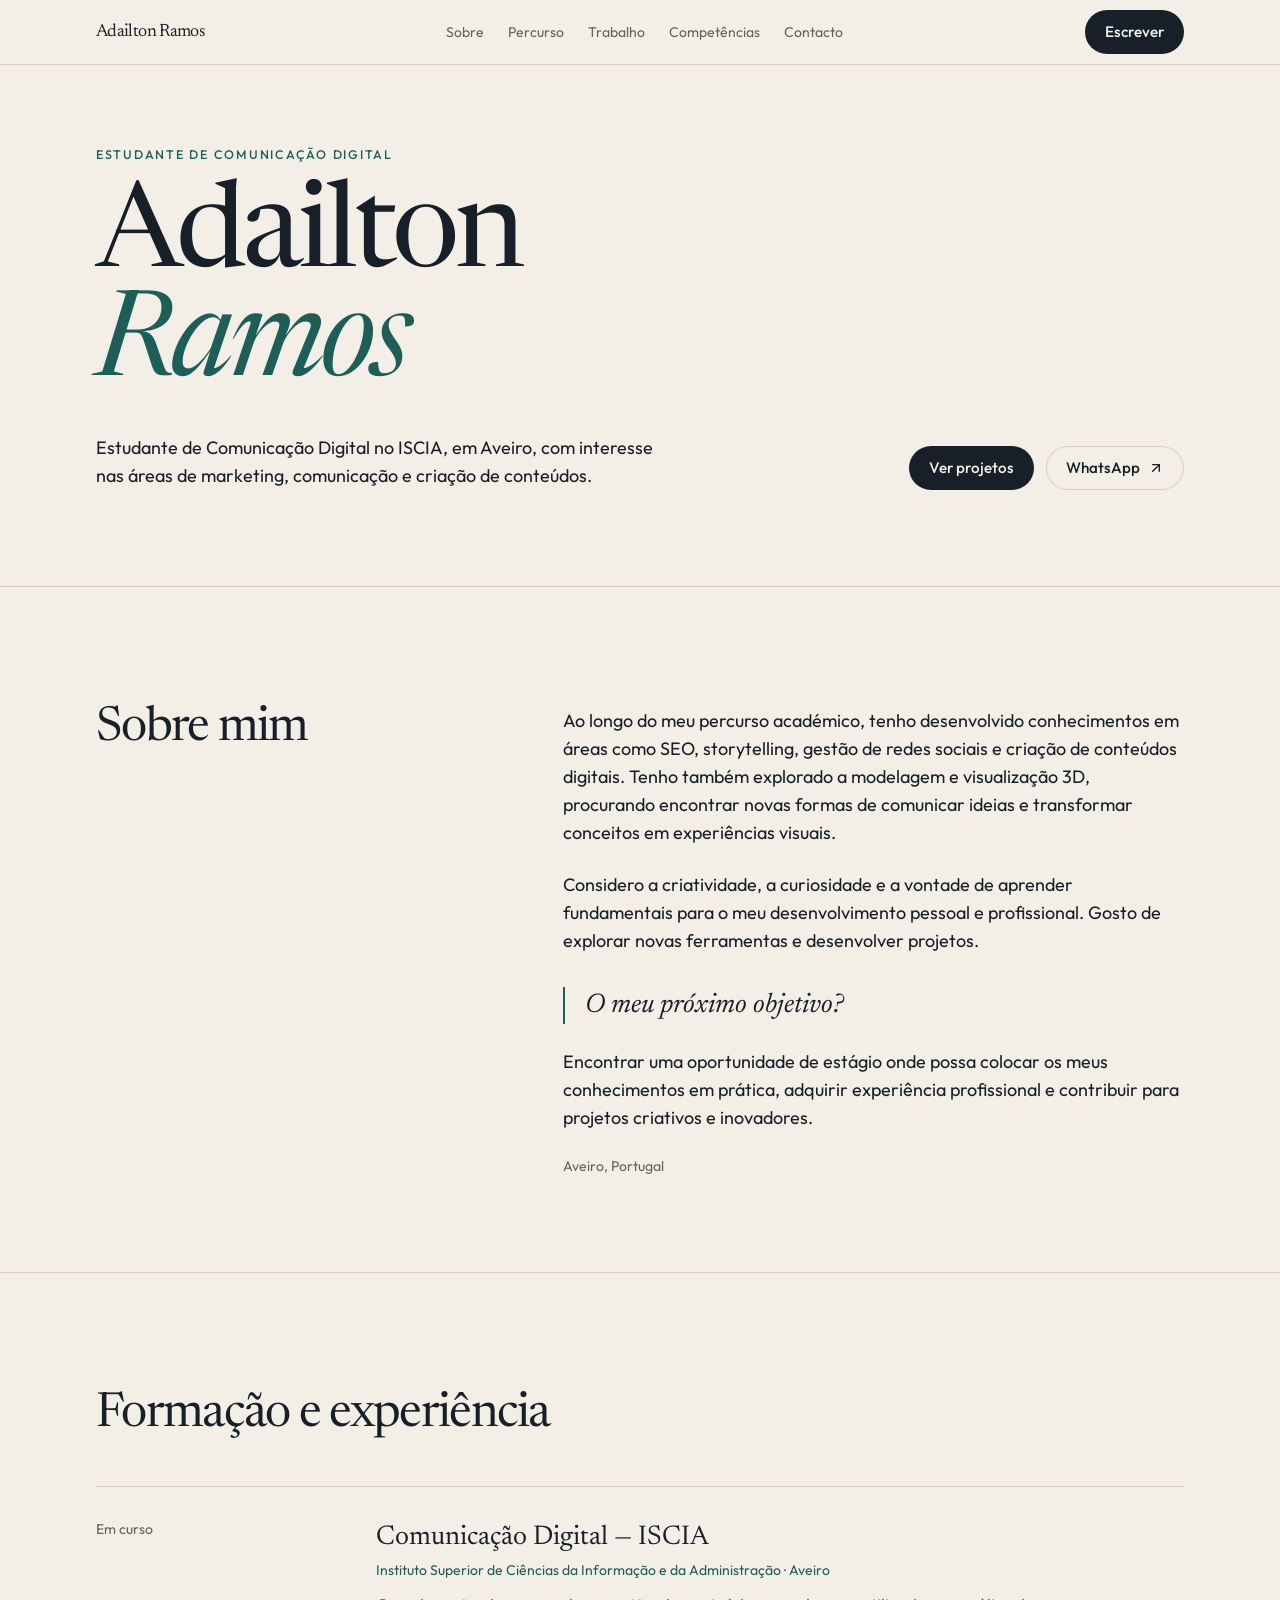
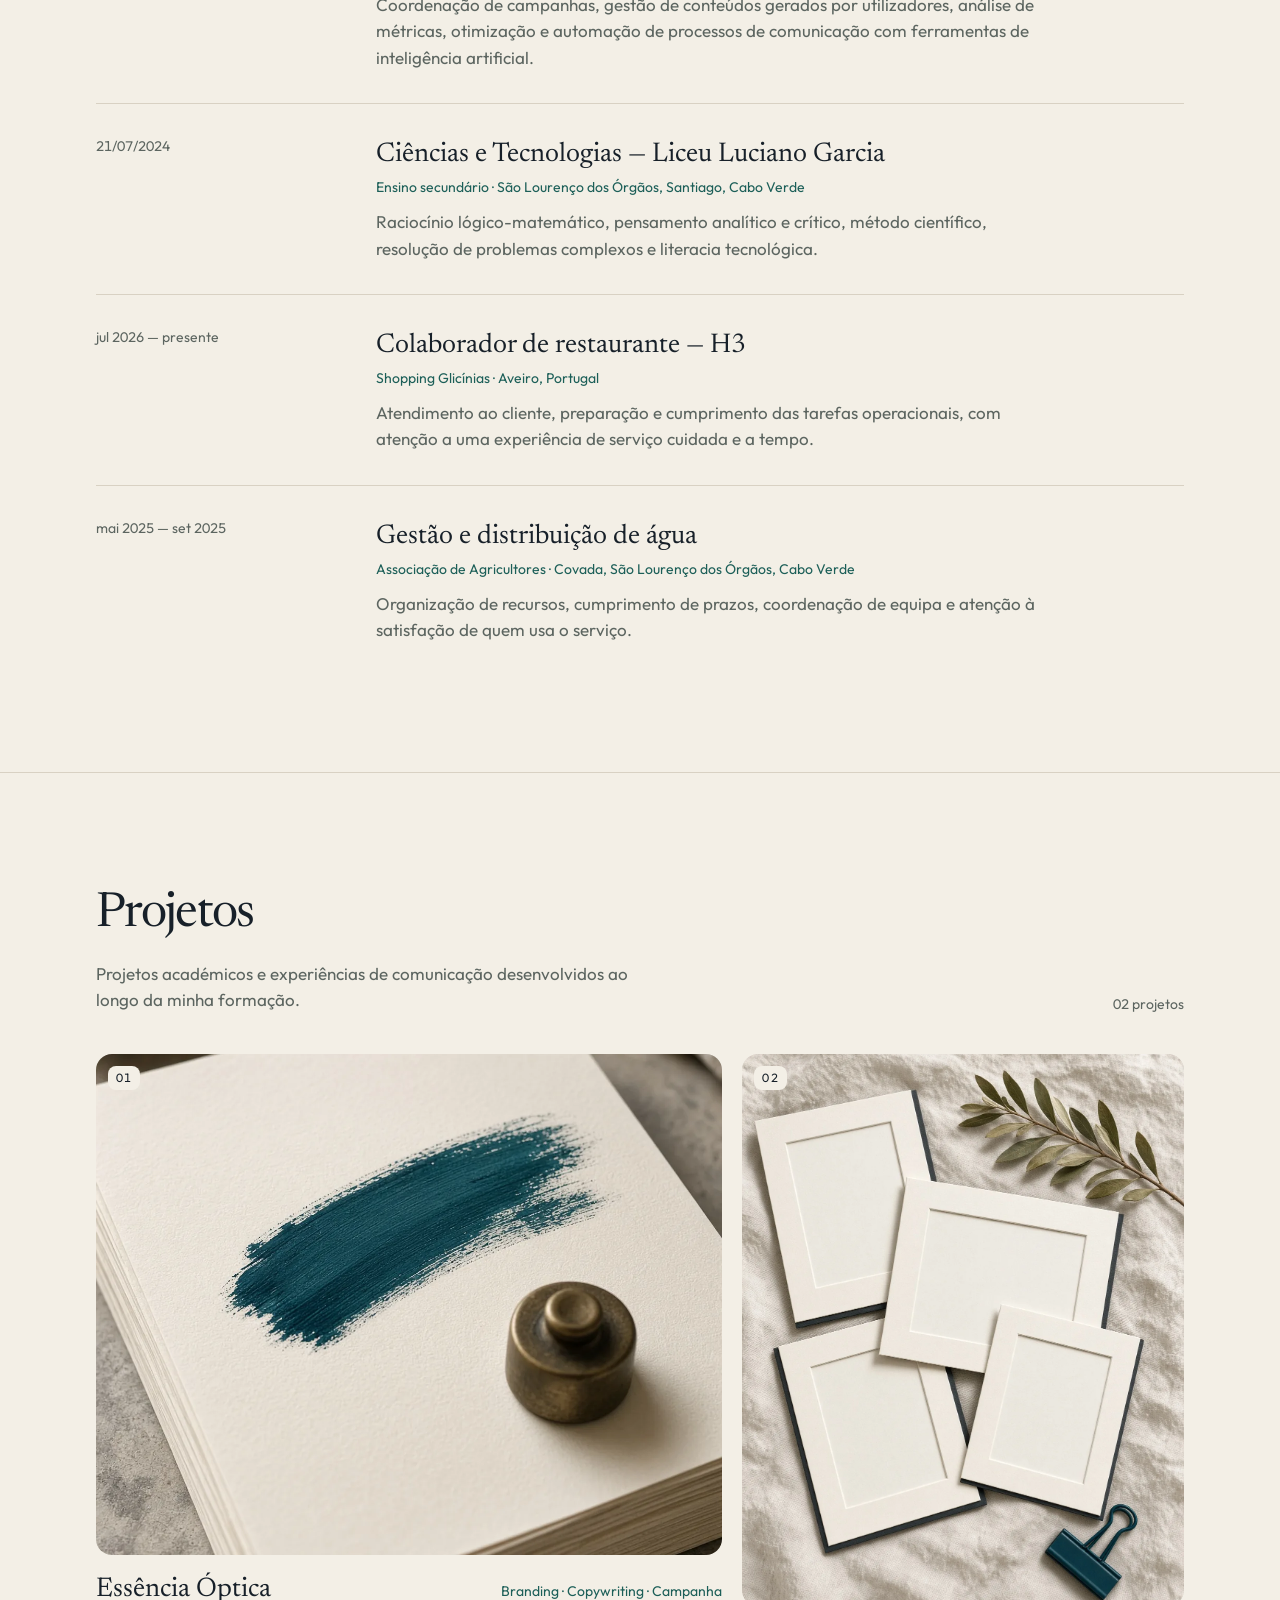
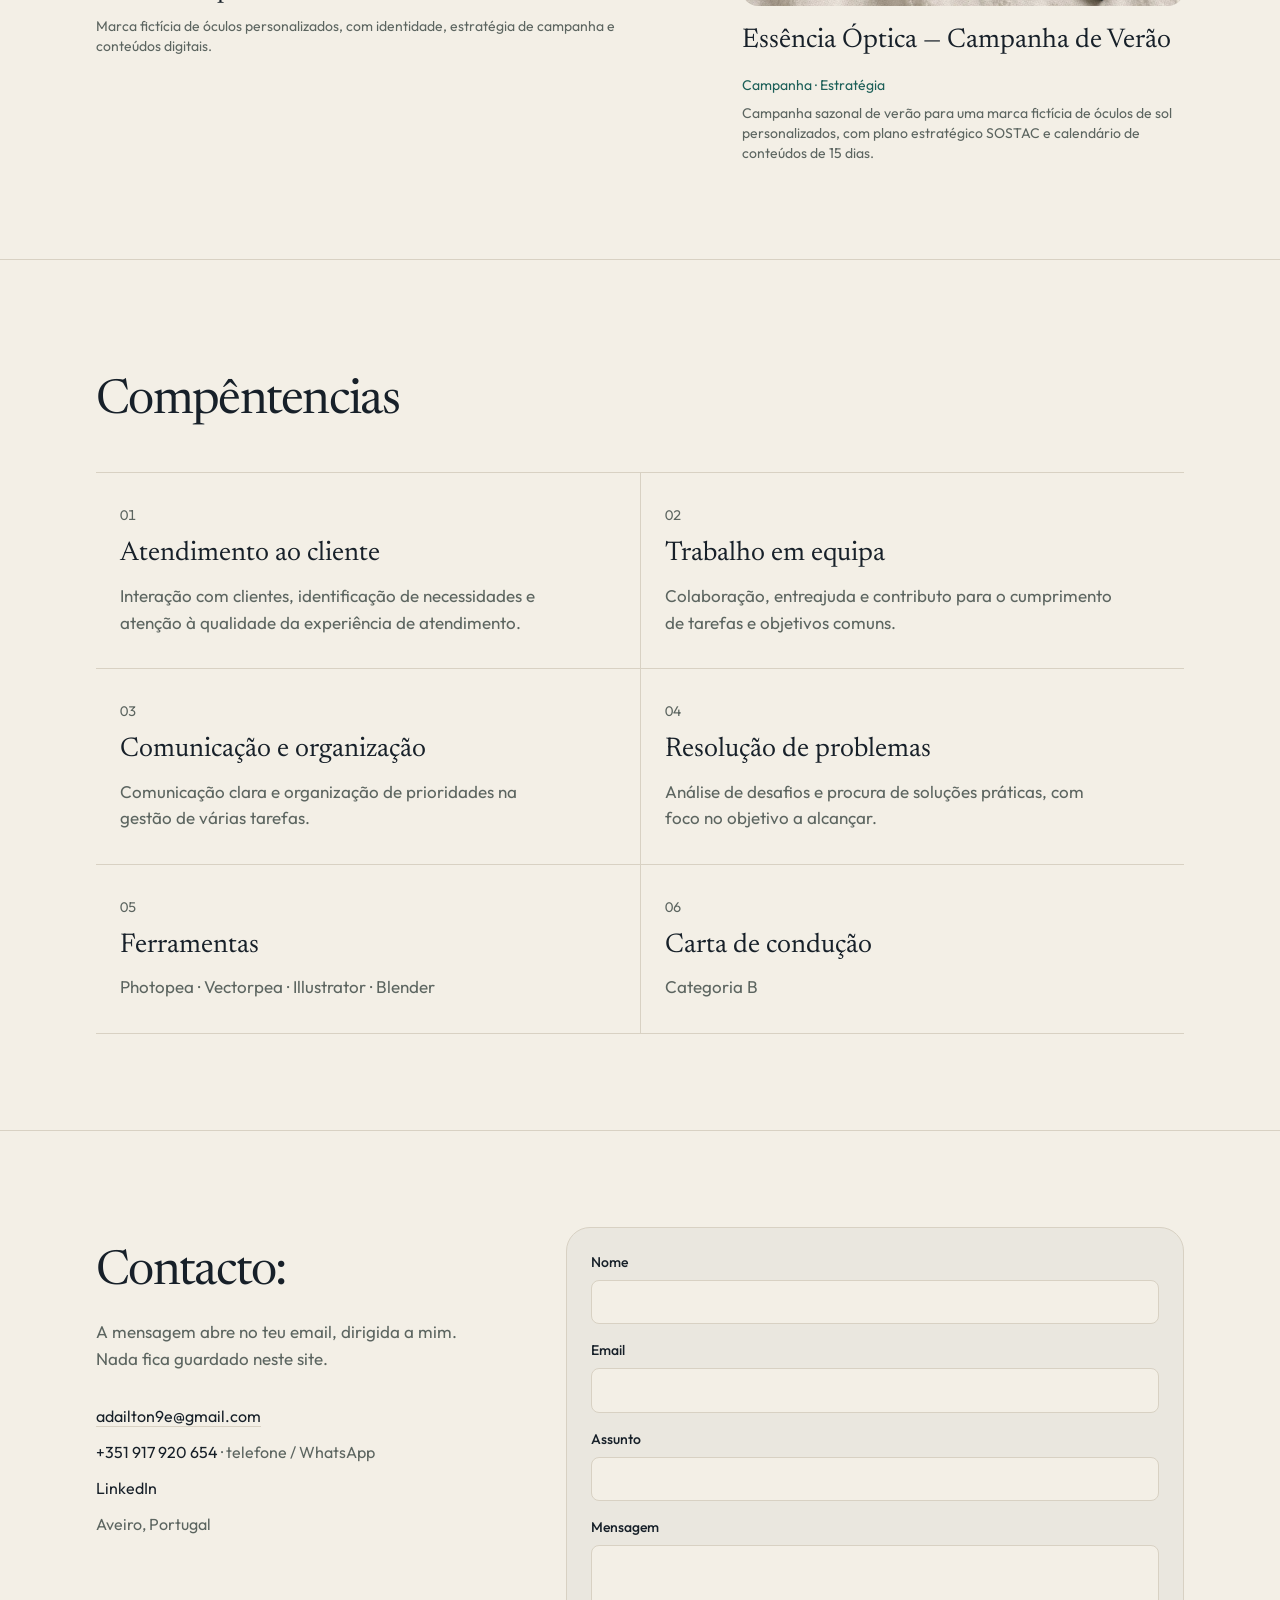
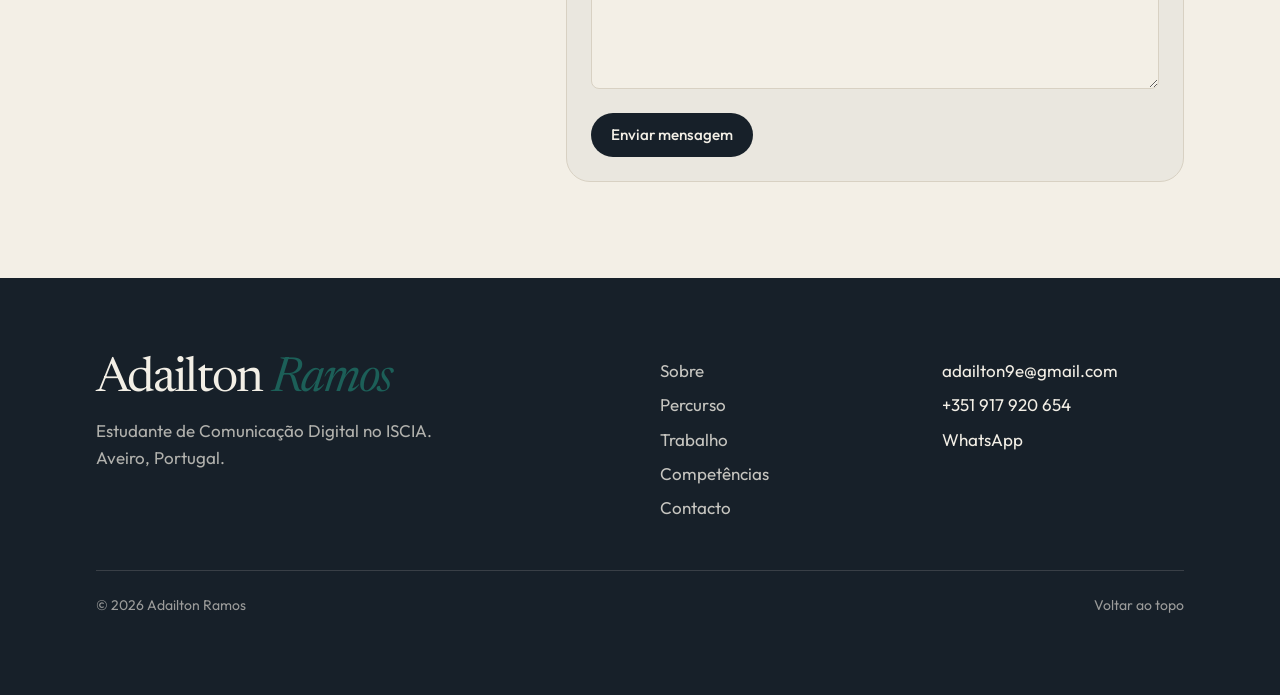
==== commit b367f227: "Update fmt.Println message from 'Hello' to 'Goodbye'" ====
--- a/index.html
+++ b/index.html
@@ -47,8 +47,8 @@
 <style>@layer properties{@supports (((-webkit-hyphens:none)) and (not (margin-trim:inline))) or ((-moz-orient:inline) and (not (color:rgb(from red r g b)))){*,:before,:after,::backdrop{--tw-scale-x:1;--tw-scale-y:1;--tw-scale-z:1;--tw-rotate-x:initial;--tw-rotate-y:initial;--tw-rotate-z:initial;--tw-skew-x:initial;--tw-skew-y:initial;--tw-space-y-reverse:0;--tw-border-style:solid;--tw-leading:initial;--tw-font-weight:initial;--tw-tracking:initial;--tw-ordinal:initial;--tw-slashed-zero:initial;--tw-numeric-figure:initial;--tw-numeric-spacing:initial;--tw-numeric-fraction:initial;--tw-shadow:0 0 #0000;--tw-shadow-color:initial;--tw-shadow-alpha:100%;--tw-inset-shadow:0 0 #0000;--tw-inset-shadow-color:initial;--tw-inset-shadow-alpha:100%;--tw-ring-color:initial;--tw-ring-shadow:0 0 #0000;--tw-inset-ring-color:initial;--tw-inset-ring-shadow:0 0 #0000;--tw-ring-inset:initial;--tw-ring-offset-width:0px;--tw-ring-offset-color:#fff;--tw-ring-offset-shadow:0 0 #0000;--tw-outline-style:solid;--tw-blur:initial;--tw-brightness:initial;--tw-contrast:initial;--tw-grayscale:initial;--tw-hue-rotate:initial;--tw-invert:initial;--tw-opacity:initial;--tw-saturate:initial;--tw-sepia:initial;--tw-drop-shadow:initial;--tw-drop-shadow-color:initial;--tw-drop-shadow-alpha:100%;--tw-drop-shadow-size:initial;--tw-duration:initial;--tw-ease:initial;--tw-content:"";--tw-translate-x:0;--tw-translate-y:0;--tw-translate-z:0}}}@layer theme{:root,:host{--font-sans:"Outfit",system-ui,sans-serif;--font-mono:ui-monospace,SFMono-Regular,Menlo,Monaco,Consolas,"Liberation Mono","Courier New",monospace;--color-red-500:oklch(63.7% .237 25.331);--color-zinc-50:oklch(98.5% 0 none);--color-zinc-400:oklch(70.5% .015 286.067);--color-zinc-500:oklch(55.2% .016 285.938);--color-zinc-900:oklch(21% .006 285.885);--color-zinc-950:oklch(14.1% .005 285.823);--color-neutral-100:oklch(97% 0 none);--color-neutral-300:oklch(87% 0 none);--color-neutral-500:oklch(55.6% 0 none);--color-neutral-700:oklch(37.1% 0 none);--color-neutral-900:oklch(20.5% 0 none);--color-black:#000;--color-white:#fff;--spacing:.25rem;--container-sm:24rem;--container-md:28rem;--container-xl:36rem;--container-2xl:42rem;--container-6xl:72rem;--text-xs:.75rem;--text-xs--line-height:calc(1 / .75);--text-sm:.875rem;--text-sm--line-height:calc(1.25 / .875);--text-base:1rem;--text-base--line-height:calc(1.5 / 1);--text-lg:1.125rem;--text-lg--line-height:calc(1.75 / 1.125);--text-xl:1.25rem;--text-xl--line-height:calc(1.75 / 1.25);--text-2xl:1.5rem;--text-3xl:1.875rem;--font-weight-medium:500;--font-weight-semibold:600;--tracking-tight:-.025em;--tracking-widest:.1em;--leading-tight:1.25;--leading-snug:1.375;--leading-normal:1.5;--leading-relaxed:1.625;--radius-xs:.125rem;--radius-sm:.5rem;--radius-md:.375rem;--radius-lg:1rem;--radius-xl:1.5rem;--radius-2xl:1rem;--ease-out:cubic-bezier(0,0,.2,1);--ease-in-out:cubic-bezier(.4,0,.2,1);--animate-pulse:pulse 2s cubic-bezier(.4,0,.6,1) infinite;--default-transition-duration:.15s;--default-transition-timing-function:cubic-bezier(.4,0,.2,1);--default-font-family:var(--font-sans);--default-mono-font-family:var(--font-mono);--font-display:"Newsreader",Georgia,"Times New Roman",serif;--color-paper:#f3efe6;--color-ink:#172029;--color-muted:#5c6560;--color-line:#d8d1c3;--color-teal:#1c5f58;--color-danger:#8f3d32;--text-hero:clamp(3.25rem,1rem + 8vw,7.5rem);--text-display:clamp(2rem,1.1rem + 2.4vw,3.4rem);--text-title:clamp(1.35rem,1.05rem + .8vw,1.85rem);--leading-display:.92;--tracking-display:-.035em;--ease-smooth:cubic-bezier(.22,1,.36,1)}}@layer base{*,:after,:before,::backdrop{box-sizing:border-box;border:0 solid;margin:0;padding:0}::file-selector-button{box-sizing:border-box;border:0 solid;margin:0;padding:0}html,:host{-webkit-text-size-adjust:100%;tab-size:4;line-height:1.5;font-family:var(--default-font-family,-apple-system,BlinkMacSystemFont,"Segoe UI",Roboto,"Helvetica Neue","Noto Sans",Arial,sans-serif,"Apple Color Emoji","Segoe UI Emoji","Segoe UI Symbol","Noto Color Emoji");font-feature-settings:var(--default-font-feature-settings,normal);font-variation-settings:var(--default-font-variation-settings,normal);-webkit-tap-highlight-color:transparent}hr{height:0;color:inherit;border-top-width:1px}abbr:where([title]){-webkit-text-decoration:underline dotted;text-decoration:underline dotted}h1,h2,h3,h4,h5,h6{font-size:inherit;font-weight:inherit}a{color:inherit;-webkit-text-decoration:inherit;-webkit-text-decoration:inherit;-webkit-text-decoration:inherit;-webkit-text-decoration:inherit;text-decoration:inherit}b,strong{font-weight:bolder}code,kbd,samp,pre{font-family:var(--default-mono-font-family,ui-monospace,SFMono-Regular,Menlo,Monaco,Consolas,"Liberation Mono","Courier New",monospace);font-feature-settings:var(--default-mono-font-feature-settings,normal);font-variation-settings:var(--default-mono-font-variation-settings,normal);font-size:1em}small{font-size:80%}sub,sup{vertical-align:baseline;font-size:75%;line-height:0;position:relative}sub{bottom:-.25em}sup{top:-.5em}table{text-indent:0;border-color:inherit;border-collapse:collapse}:-moz-focusring:where(:not(iframe)){outline:auto}progress{vertical-align:baseline}summary{display:list-item}ol,ul,menu{list-style:none}img,svg,video,canvas,audio,iframe,embed,object{vertical-align:middle;display:block}img,video{max-width:100%;height:auto}button,input,select,optgroup,textarea{font:inherit;font-feature-settings:inherit;font-variation-settings:inherit;letter-spacing:inherit;color:inherit;opacity:1;background-color:#0000;border-radius:0}::file-selector-button{font:inherit;font-feature-settings:inherit;font-variation-settings:inherit;letter-spacing:inherit;color:inherit;opacity:1;background-color:#0000;border-radius:0}:where(select:is([multiple],[size])) optgroup{font-weight:bolder}:where(select:is([multiple],[size])) optgroup option{padding-inline-start:20px}::file-selector-button{margin-inline-end:4px}::placeholder{opacity:1}@supports (not ((-webkit-appearance:-apple-pay-button))) or (contain-intrinsic-size:1px){::placeholder{color:currentColor}@supports (color:color-mix(in lab,red,red)){::placeholder{color:color-mix(in oklab,currentcolor 50%,transparent)}}}textarea{resize:vertical}::-webkit-search-decoration{-webkit-appearance:none}::-webkit-date-and-time-value{min-height:1lh;text-align:inherit}::-webkit-datetime-edit{display:inline-flex}::-webkit-datetime-edit-fields-wrapper{padding:0}::-webkit-datetime-edit{padding-block:0}::-webkit-datetime-edit-year-field{padding-block:0}::-webkit-datetime-edit-month-field{padding-block:0}::-webkit-datetime-edit-day-field{padding-block:0}::-webkit-datetime-edit-hour-field{padding-block:0}::-webkit-datetime-edit-minute-field{padding-block:0}::-webkit-datetime-edit-second-field{padding-block:0}::-webkit-datetime-edit-millisecond-field{padding-block:0}::-webkit-datetime-edit-meridiem-field{padding-block:0}::-webkit-calendar-picker-indicator{line-height:1}:-moz-ui-invalid{box-shadow:none}button,input:where([type=button],[type=reset],[type=submit]){appearance:button}::file-selector-button{appearance:button}::-webkit-inner-spin-button{height:auto}::-webkit-outer-spin-button{height:auto}[hidden]:where(:not([hidden=until-found])){display:none!important}html{scroll-behavior:smooth;-webkit-font-smoothing:antialiased;-moz-osx-font-smoothing:grayscale}body{background:var(--color-paper);color:var(--color-ink);font-family:var(--font-sans);text-wrap:pretty;font-size:1.0625rem;line-height:1.55}button:not(:disabled),[role=button]:not(:disabled){cursor:pointer}::selection{background:var(--color-teal);color:var(--color-paper)}:focus-visible{outline:2px solid var(--color-teal);outline-offset:3px}h1,h2,h3{text-wrap:balance}section[id]{scroll-margin-top:5.25rem}}@layer components{.skip{z-index:70;background:var(--color-ink);color:var(--color-paper);border-radius:999px;padding:.75rem 1rem;position:absolute;top:-4rem;left:1rem}.skip:focus{top:1rem}.btn{background:var(--color-ink);min-height:2.75rem;color:var(--color-paper);transition:background-color .15s var(--ease-smooth),color .15s var(--ease-smooth),scale .15s var(--ease-smooth);border-radius:999px;justify-content:center;align-items:center;gap:.5rem;padding-inline:1.25rem;font-size:.95rem;font-weight:500;display:inline-flex}.btn:hover{background:var(--color-teal)}.btn:active{scale:.96}.btn-ghost{color:var(--color-ink);box-shadow:inset 0 0 0 1px var(--color-line);background:0 0}.btn-ghost:hover{background:var(--color-ink);color:var(--color-paper)}.icon-btn{width:2.75rem;padding-inline:0}.icon-swap{width:1.25rem;height:1.25rem;transition:opacity .25s var(--ease-smooth),filter .25s var(--ease-smooth),scale .25s var(--ease-smooth)}.swap-in{opacity:1;filter:none;scale:1}.swap-out{opacity:0;filter:blur(4px);scale:.25}.field{border-radius:var(--radius-sm);border:1px solid var(--color-line);background:var(--color-paper);width:100%;min-height:2.75rem;color:var(--color-ink);font:inherit;padding:.7rem .9rem}.field::placeholder{color:#5c6560cc}@supports (color:color-mix(in lab,red,red)){.field::placeholder{color:color-mix(in oklab,var(--color-muted) 80%,transparent)}}textarea.field{resize:vertical;min-height:9rem}.panel{border-radius:var(--radius-xl);border:1px solid var(--color-line);background:#ebe8df}@supports (color:color-mix(in lab,red,red)){.panel{background:color-mix(in oklab,var(--color-ink) 3.5%,var(--color-paper))}}.panel{padding:1rem}.kicker{letter-spacing:.14em;text-transform:uppercase;color:var(--color-teal);font-size:.78rem;font-weight:500}.work-grid{gap:2.25rem 1.25rem;display:grid}.media{aspect-ratio:4/5;border-radius:var(--radius-lg);background:#e6e3db;position:relative;overflow:hidden}@supports (color:color-mix(in lab,red,red)){.media{background:color-mix(in oklab,var(--color-ink) 6%,var(--color-paper))}}.media img{object-fit:cover;width:100%;height:100%;transition:transform .4s var(--ease-smooth);transform:scale(1)}.note{background:#f3efe6f0;padding:1.25rem;position:absolute;bottom:0;left:0;right:0}@supports (color:color-mix(in lab,red,red)){.note{background:color-mix(in oklab,var(--color-paper) 94%,transparent)}}.note{color:var(--color-ink);opacity:0;transition:opacity .25s var(--ease-smooth),transform .25s var(--ease-smooth);transform:translateY(.75rem)}.work-card.is-open .note,.work-card:focus-visible .note{opacity:1;transform:translateY(0)}.work-card.is-open img,.work-card:focus-visible img{transform:scale(1.04)}.cursor-pill{z-index:60;background:var(--color-ink);width:5rem;height:5rem;color:var(--color-paper);letter-spacing:.14em;text-transform:uppercase;pointer-events:none;opacity:0;transition:opacity .15s var(--ease-smooth),scale .15s var(--ease-smooth),background-color .15s var(--ease-smooth),color .15s var(--ease-smooth);border-radius:999px;place-items:center;font-size:.72rem;font-weight:500;display:grid;position:fixed;top:0;left:0;scale:.92}.cursor-pill.on{opacity:1;scale:1}.cursor-pill.nota{background:var(--color-paper);color:var(--color-ink);box-shadow:inset 0 0 0 1px var(--color-line);scale:1.06}.cursor-label{opacity:0;filter:blur(2px);transition:opacity .25s var(--ease-smooth),filter .25s var(--ease-smooth),scale .25s var(--ease-smooth);position:absolute;scale:.25}.cursor-label.show{opacity:1;filter:none;scale:1}.filter-pill{background:var(--color-ink);height:100%;transition:transform .25s var(--ease-smooth),width .25s var(--ease-smooth);border-radius:999px;position:absolute;top:0;left:0}.rise{animation:rise .5s var(--ease-smooth) both}.rise-2{animation-delay:80ms}.rise-3{animation-delay:.16s}.rise-4{animation-delay:.24s}.work-card{animation:rise .35s var(--ease-smooth) both}}@layer utilities{.collapse{visibility:collapse}.invisible{visibility:hidden}.visible{visibility:visible}.sr-only{clip-path:inset(50%);white-space:nowrap;border-width:0;width:1px;height:1px;margin:-1px;padding:0;position:absolute;overflow:hidden}.absolute{position:absolute}.fixed{position:fixed}.relative{position:relative}.static{position:static}.sticky{position:sticky}.inset-0{inset:0}.top-0{top:0}.top-3{top:calc(var(--spacing) * 3)}.right-1{right:var(--spacing)}.right-2{right:calc(var(--spacing) * 2)}.right-3{right:calc(var(--spacing) * 3)}.right-4{right:calc(var(--spacing) * 4)}.left-1{left:var(--spacing)}.left-2{left:calc(var(--spacing) * 2)}.left-3{left:calc(var(--spacing) * 3)}.left-4{left:calc(var(--spacing) * 4)}.z-10{z-index:10}.z-40{z-index:40}.container{width:100%}@media (width>=40rem){.container{max-width:40rem}}@media (width>=48rem){.container{max-width:48rem}}@media (width>=64rem){.container{max-width:64rem}}@media (width>=80rem){.container{max-width:80rem}}@media (width>=96rem){.container{max-width:96rem}}.-mx-5{margin-inline:calc(var(--spacing) * -5)}.mx-auto{margin-inline:auto}.mt-1{margin-top:var(--spacing)}.mt-2{margin-top:calc(var(--spacing) * 2)}.mt-3{margin-top:calc(var(--spacing) * 3)}.mt-4{margin-top:calc(var(--spacing) * 4)}.mt-5{margin-top:calc(var(--spacing) * 5)}.mt-6{margin-top:calc(var(--spacing) * 6)}.mt-8{margin-top:calc(var(--spacing) * 8)}.mt-10{margin-top:calc(var(--spacing) * 10)}.mt-12{margin-top:calc(var(--spacing) * 12)}.ml-2{margin-left:calc(var(--spacing) * 2)}.ml-px{margin-left:1px}.block{display:block}.flex{display:flex}.grid{display:grid}.hidden{display:none}.inline{display:inline}.inline-flex{display:inline-flex}.table{display:table}.size-4{width:calc(var(--spacing) * 4);height:calc(var(--spacing) * 4)}.size-5{width:calc(var(--spacing) * 5);height:calc(var(--spacing) * 5)}.size-10{width:calc(var(--spacing) * 10);height:calc(var(--spacing) * 10)}.h-8{height:calc(var(--spacing) * 8)}.h-16{height:calc(var(--spacing) * 16)}.h-full{height:100%}.min-h-11{min-height:calc(var(--spacing) * 11)}.min-h-72{min-height:calc(var(--spacing) * 72)}.min-h-screen{min-height:100vh}.w-8{width:calc(var(--spacing) * 8)}.w-full{width:100%}.max-w-2xl{max-width:var(--container-2xl)}.max-w-6xl{max-width:var(--container-6xl)}.max-w-md{max-width:var(--container-md)}.max-w-sm{max-width:var(--container-sm)}.max-w-xl{max-width:var(--container-xl)}.min-w-max{min-width:max-content}.shrink{flex-shrink:1}.shrink-0{flex-shrink:0}.scale-100{--tw-scale-x:100%;--tw-scale-y:100%;--tw-scale-z:100%;scale:var(--tw-scale-x) var(--tw-scale-y)}.scale-\[0\.25\]{scale:.25}.transform{transform:var(--tw-rotate-x,) var(--tw-rotate-y,) var(--tw-rotate-z,) var(--tw-skew-x,) var(--tw-skew-y,)}.animate-pulse{animation:var(--animate-pulse)}.cursor-pointer{cursor:pointer}.resize{resize:both}.flex-col{flex-direction:column}.flex-wrap{flex-wrap:wrap}.place-items-center{place-items:center}.content-start{align-content:flex-start}.items-baseline{align-items:baseline}.items-center{align-items:center}.items-end{align-items:flex-end}.justify-between{justify-content:space-between}.justify-center{justify-content:center}.gap-1{gap:var(--spacing)}.gap-2{gap:calc(var(--spacing) * 2)}.gap-3{gap:calc(var(--spacing) * 3)}.gap-4{gap:calc(var(--spacing) * 4)}.gap-6{gap:calc(var(--spacing) * 6)}.gap-8{gap:calc(var(--spacing) * 8)}.gap-10{gap:calc(var(--spacing) * 10)}.gap-px{gap:1px}:where(.space-y-3>:not(:last-child)){--tw-space-y-reverse:0;margin-block-start:calc(calc(var(--spacing) * 3) * var(--tw-space-y-reverse));margin-block-end:calc(calc(var(--spacing) * 3) * calc(1 - var(--tw-space-y-reverse)))}.truncate{text-overflow:ellipsis;white-space:nowrap;overflow:hidden}.overflow-x-auto{overflow-x:auto}.rounded{border-radius:.25rem}.rounded-2xl{border-radius:var(--radius-2xl)}.rounded-full{border-radius:2147483647px}.rounded-lg{border-radius:var(--radius-lg)}.rounded-md{border-radius:var(--radius-md)}.rounded-sm{border-radius:var(--radius-sm)}.rounded-xl{border-radius:var(--radius-xl)}.border{border-style:var(--tw-border-style);border-width:1px}.border-y{border-block-style:var(--tw-border-style);border-block-width:1px}.border-t{border-top-style:var(--tw-border-style);border-top-width:1px}.border-b{border-bottom-style:var(--tw-border-style);border-bottom-width:1px}.border-l-2{border-left-style:var(--tw-border-style);border-left-width:2px}.border-line{border-color:var(--color-line)}.border-neutral-300{border-color:var(--color-neutral-300)}.border-paper\/15{border-color:#f3efe626}@supports (color:color-mix(in lab,red,red)){.border-paper\/15{border-color:color-mix(in oklab,var(--color-paper) 15%,transparent)}}.border-teal{border-color:var(--color-teal)}.bg-black{background-color:var(--color-black)}.bg-black\/10{background-color:#0000001a}@supports (color:color-mix(in lab,red,red)){.bg-black\/10{background-color:color-mix(in oklab,var(--color-black) 10%,transparent)}}.bg-ink{background-color:var(--color-ink)}.bg-line{background-color:var(--color-line)}.bg-paper{background-color:var(--color-paper)}.bg-teal{background-color:var(--color-teal)}.bg-zinc-50{background-color:var(--color-zinc-50)}.object-cover{object-fit:cover}.p-1{padding:var(--spacing)}.p-2{padding:calc(var(--spacing) * 2)}.p-6{padding:calc(var(--spacing) * 6)}.p-8{padding:calc(var(--spacing) * 8)}.p-\[16px\]{padding:16px}.px-0{padding-inline:0}.px-2{padding-inline:calc(var(--spacing) * 2)}.px-4{padding-inline:calc(var(--spacing) * 4)}.px-5{padding-inline:calc(var(--spacing) * 5)}.px-6{padding-inline:calc(var(--spacing) * 6)}.py-1{padding-block:var(--spacing)}.py-2{padding-block:calc(var(--spacing) * 2)}.py-3{padding-block:calc(var(--spacing) * 3)}.py-6{padding-block:calc(var(--spacing) * 6)}.py-8{padding-block:calc(var(--spacing) * 8)}.py-14{padding-block:calc(var(--spacing) * 14)}.py-16{padding-block:calc(var(--spacing) * 16)}.pt-2{padding-top:calc(var(--spacing) * 2)}.pt-6{padding-top:calc(var(--spacing) * 6)}.pt-12{padding-top:calc(var(--spacing) * 12)}.pr-3\.5{padding-right:calc(var(--spacing) * 3.5)}.pb-16{padding-bottom:calc(var(--spacing) * 16)}.pl-4{padding-left:calc(var(--spacing) * 4)}.pl-5{padding-left:calc(var(--spacing) * 5)}.text-center{text-align:center}.font-display{font-family:var(--font-display)}.text-base{font-size:var(--text-base);line-height:var(--tw-leading,var(--text-base--line-height))}.text-lg{font-size:var(--text-lg);line-height:var(--tw-leading,var(--text-lg--line-height))}.text-sm{font-size:var(--text-sm);line-height:var(--tw-leading,var(--text-sm--line-height))}.text-xl{font-size:var(--text-xl);line-height:var(--tw-leading,var(--text-xl--line-height))}.text-xs{font-size:var(--text-xs);line-height:var(--tw-leading,var(--text-xs--line-height))}.text-\[13px\]{font-size:13px}.text-display{font-size:var(--text-display)}.text-hero{font-size:var(--text-hero)}.text-title{font-size:var(--text-title)}.leading-display{--tw-leading:var(--leading-display);line-height:var(--leading-display)}.leading-relaxed{--tw-leading:var(--leading-relaxed);line-height:var(--leading-relaxed)}.leading-snug{--tw-leading:var(--leading-snug);line-height:var(--leading-snug)}.leading-tight{--tw-leading:var(--leading-tight);line-height:var(--leading-tight)}.font-medium{--tw-font-weight:var(--font-weight-medium);font-weight:var(--font-weight-medium)}.font-semibold{--tw-font-weight:var(--font-weight-semibold);font-weight:var(--font-weight-semibold)}.tracking-display{--tw-tracking:var(--tracking-display);letter-spacing:var(--tracking-display)}.tracking-widest{--tw-tracking:var(--tracking-widest);letter-spacing:var(--tracking-widest)}.text-balance{text-wrap:balance}.text-wrap{text-wrap:wrap}.break-words{overflow-wrap:break-word}.text-danger{color:var(--color-danger)}.text-ink{color:var(--color-ink)}.text-muted{color:var(--color-muted)}.text-neutral-500{color:var(--color-neutral-500)}.text-paper{color:var(--color-paper)}.text-paper\/60{color:#f3efe699}@supports (color:color-mix(in lab,red,red)){.text-paper\/60{color:color-mix(in oklab,var(--color-paper) 60%,transparent)}}.text-paper\/70{color:#f3efe6b3}@supports (color:color-mix(in lab,red,red)){.text-paper\/70{color:color-mix(in oklab,var(--color-paper) 70%,transparent)}}.text-paper\/80{color:#f3efe6cc}@supports (color:color-mix(in lab,red,red)){.text-paper\/80{color:color-mix(in oklab,var(--color-paper) 80%,transparent)}}.text-red-500{color:var(--color-red-500)}.text-teal{color:var(--color-teal)}.text-white{color:var(--color-white)}.text-zinc-500{color:var(--color-zinc-500)}.text-zinc-900{color:var(--color-zinc-900)}.italic{font-style:italic}.tabular-nums{--tw-numeric-spacing:tabular-nums;font-variant-numeric:var(--tw-ordinal,) var(--tw-slashed-zero,) var(--tw-numeric-figure,) var(--tw-numeric-spacing,) var(--tw-numeric-fraction,)}.underline{text-decoration-line:underline}.decoration-line{-webkit-text-decoration-color:var(--color-line);-webkit-text-decoration-color:var(--color-line);-webkit-text-decoration-color:var(--color-line);text-decoration-color:var(--color-line)}.underline-offset-4{text-underline-offset:4px}.antialiased{-webkit-font-smoothing:antialiased;-moz-osx-font-smoothing:grayscale}.opacity-0{opacity:0}.opacity-70{opacity:.7}.opacity-100{opacity:1}.shadow{--tw-shadow:0 1px 3px 0 var(--tw-shadow-color,#0000001a),0 1px 2px -1px var(--tw-shadow-color,#0000001a);box-shadow:var(--tw-inset-shadow),var(--tw-inset-ring-shadow),var(--tw-ring-offset-shadow),var(--tw-ring-shadow),var(--tw-shadow)}.ring{--tw-ring-shadow:var(--tw-ring-inset,) 0 0 0 calc(1px + var(--tw-ring-offset-width)) var(--tw-ring-color,currentcolor);box-shadow:var(--tw-inset-shadow),var(--tw-inset-ring-shadow),var(--tw-ring-offset-shadow),var(--tw-ring-shadow),var(--tw-shadow)}.outline,.outline-1{outline-style:var(--tw-outline-style);outline-width:1px}.-outline-offset-1{outline-offset:calc(1px * -1)}.outline-black\/10{outline-color:#0000001a}@supports (color:color-mix(in lab,red,red)){.outline-black\/10{outline-color:color-mix(in oklab,var(--color-black) 10%,transparent)}}.blur{--tw-blur:blur(8px);filter:var(--tw-blur,) var(--tw-brightness,) var(--tw-contrast,) var(--tw-grayscale,) var(--tw-hue-rotate,) var(--tw-invert,) var(--tw-saturate,) var(--tw-sepia,) var(--tw-drop-shadow,)}.blur-\[4px\]{--tw-blur:blur(4px);filter:var(--tw-blur,) var(--tw-brightness,) var(--tw-contrast,) var(--tw-grayscale,) var(--tw-hue-rotate,) var(--tw-invert,) var(--tw-saturate,) var(--tw-sepia,) var(--tw-drop-shadow,)}.blur-none{--tw-blur:;filter:var(--tw-blur,) var(--tw-brightness,) var(--tw-contrast,) var(--tw-grayscale,) var(--tw-hue-rotate,) var(--tw-invert,) var(--tw-saturate,) var(--tw-sepia,) var(--tw-drop-shadow,)}.grayscale{--tw-grayscale:grayscale(100%);filter:var(--tw-blur,) var(--tw-brightness,) var(--tw-contrast,) var(--tw-grayscale,) var(--tw-hue-rotate,) var(--tw-invert,) var(--tw-saturate,) var(--tw-sepia,) var(--tw-drop-shadow,)}.invert{--tw-invert:invert(100%);filter:var(--tw-blur,) var(--tw-brightness,) var(--tw-contrast,) var(--tw-grayscale,) var(--tw-hue-rotate,) var(--tw-invert,) var(--tw-saturate,) var(--tw-sepia,) var(--tw-drop-shadow,)}.sepia{--tw-sepia:sepia(100%);filter:var(--tw-blur,) var(--tw-brightness,) var(--tw-contrast,) var(--tw-grayscale,) var(--tw-hue-rotate,) var(--tw-invert,) var(--tw-saturate,) var(--tw-sepia,) var(--tw-drop-shadow,)}.filter{filter:var(--tw-blur,) var(--tw-brightness,) var(--tw-contrast,) var(--tw-grayscale,) var(--tw-hue-rotate,) var(--tw-invert,) var(--tw-saturate,) var(--tw-sepia,) var(--tw-drop-shadow,)}.transition{transition-property:color,background-color,border-color,outline-color,text-decoration-color,fill,stroke,--tw-gradient-from,--tw-gradient-via,--tw-gradient-to,opacity,box-shadow,transform,translate,scale,rotate,filter,-webkit-backdrop-filter,backdrop-filter,display,content-visibility,overlay,pointer-events;transition-timing-function:var(--tw-ease,var(--default-transition-timing-function));transition-duration:var(--tw-duration,var(--default-transition-duration))}.transition-\[box-shadow\]{transition-property:box-shadow;transition-timing-function:var(--tw-ease,var(--default-transition-timing-function));transition-duration:var(--tw-duration,var(--default-transition-duration))}.transition-\[opacity\,filter\,scale\]{transition-property:opacity,filter,scale;transition-timing-function:var(--tw-ease,var(--default-transition-timing-function));transition-duration:var(--tw-duration,var(--default-transition-duration))}.transition-\[scale\,background-color\]{transition-property:scale,background-color;transition-timing-function:var(--tw-ease,var(--default-transition-timing-function));transition-duration:var(--tw-duration,var(--default-transition-duration))}.transition-\[scale\,opacity\,filter\]{transition-property:scale,opacity,filter;transition-timing-function:var(--tw-ease,var(--default-transition-timing-function));transition-duration:var(--tw-duration,var(--default-transition-duration))}.transition-colors{transition-property:color,background-color,border-color,outline-color,text-decoration-color,fill,stroke,--tw-gradient-from,--tw-gradient-via,--tw-gradient-to;transition-timing-function:var(--tw-ease,var(--default-transition-timing-function));transition-duration:var(--tw-duration,var(--default-transition-duration))}.transition-transform{transition-property:transform,translate,scale,rotate;transition-timing-function:var(--tw-ease,var(--default-transition-timing-function));transition-duration:var(--tw-duration,var(--default-transition-duration))}.duration-150{--tw-duration:.15s;transition-duration:.15s}.duration-200{--tw-duration:.2s;transition-duration:.2s}.duration-300{--tw-duration:.3s;transition-duration:.3s}.ease-\[cubic-bezier\(0\.2\,0\,0\,1\)\]{--tw-ease:cubic-bezier(.2,0,0,1);transition-timing-function:cubic-bezier(.2,0,0,1)}.ease-out{--tw-ease:var(--ease-out);transition-timing-function:var(--ease-out)}.outline-none{--tw-outline-style:none;outline-style:none}.after\:absolute:after{content:var(--tw-content);position:absolute}.after\:top-1\/2:after{content:var(--tw-content);top:50%}.after\:left-1\/2:after{content:var(--tw-content);left:50%}.after\:size-10:after{content:var(--tw-content);width:calc(var(--spacing) * 10);height:calc(var(--spacing) * 10)}.after\:-translate-1\/2:after{content:var(--tw-content);--tw-translate-x:calc(calc(1 / 2 * 100%) * -1);--tw-translate-y:calc(calc(1 / 2 * 100%) * -1);translate:var(--tw-translate-x) var(--tw-translate-y)}@media (hover:hover){.hover\:bg-neutral-100:hover{background-color:var(--color-neutral-100)}.hover\:text-ink:hover{color:var(--color-ink)}.hover\:text-paper:hover{color:var(--color-paper)}.hover\:text-paper\/80:hover{color:#f3efe6cc}@supports (color:color-mix(in lab,red,red)){.hover\:text-paper\/80:hover{color:color-mix(in oklab,var(--color-paper) 80%,transparent)}}.hover\:text-teal:hover{color:var(--color-teal)}.hover\:underline:hover{text-decoration-line:underline}}.active\:scale-\[0\.96\]:active,.active\:not-disabled\:scale-\[0\.96\]:active:not(:disabled){scale:.96}.disabled\:cursor-wait:disabled{cursor:wait}.disabled\:no-underline:disabled{text-decoration-line:none}@media (width>=40rem){.sm\:w-auto{width:auto}.sm\:flex-row{flex-direction:row}.sm\:items-center{align-items:center}.sm\:justify-between{justify-content:space-between}}@media (width>=48rem){.md\:col-span-3{grid-column:span 3/span 3}.md\:col-span-4{grid-column:span 4/span 4}.md\:col-span-5{grid-column:span 5/span 5}.md\:col-span-6{grid-column:span 6/span 6}.md\:col-span-7{grid-column:span 7/span 7}.md\:col-span-9{grid-column:span 9/span 9}.md\:col-start-6{grid-column-start:6}.md\:mx-0{margin-inline:0}.md\:flex{display:flex}.md\:hidden{display:none}.md\:inline-flex{display:inline-flex}.md\:min-h-0{min-height:0}.md\:grid-cols-2{grid-template-columns:repeat(2,minmax(0,1fr))}.md\:grid-cols-12{grid-template-columns:repeat(12,minmax(0,1fr))}.md\:flex-row{flex-direction:row}.md\:items-end{align-items:flex-end}.md\:justify-between{justify-content:space-between}.md\:justify-end{justify-content:flex-end}.md\:gap-8{gap:calc(var(--spacing) * 8)}.md\:px-0{padding-inline:0}.md\:px-6{padding-inline:calc(var(--spacing) * 6)}.md\:px-8{padding-inline:calc(var(--spacing) * 8)}.md\:py-0{padding-block:0}.md\:py-8{padding-block:calc(var(--spacing) * 8)}.md\:py-20{padding-block:calc(var(--spacing) * 20)}.md\:py-24{padding-block:calc(var(--spacing) * 24)}.md\:pt-20{padding-top:calc(var(--spacing) * 20)}.md\:pb-24{padding-bottom:calc(var(--spacing) * 24)}}@media (prefers-color-scheme:dark){.dark\:border-neutral-700{border-color:var(--color-neutral-700)}.dark\:bg-white\/20{background-color:#fff3}@supports (color:color-mix(in lab,red,red)){.dark\:bg-white\/20{background-color:color-mix(in oklab,var(--color-white) 20%,transparent)}}.dark\:bg-zinc-950{background-color:var(--color-zinc-950)}.dark\:text-zinc-50{color:var(--color-zinc-50)}.dark\:text-zinc-400{color:var(--color-zinc-400)}.dark\:outline-white\/10{outline-color:#ffffff1a}@supports (color:color-mix(in lab,red,red)){.dark\:outline-white\/10{outline-color:color-mix(in oklab,var(--color-white) 10%,transparent)}}@media (hover:hover){.dark\:hover\:bg-neutral-900:hover{background-color:var(--color-neutral-900)}}}}@media (width>=48rem){.panel{padding:1.5rem}.work-grid.split{grid-template-columns:repeat(2,minmax(0,1fr))}.work-grid.solo{grid-template-columns:minmax(0,36rem)}.work-grid.feature{grid-template-columns:repeat(12,minmax(0,1fr))}.feature .span-wide{grid-column:span 7}.feature .span-narrow{grid-column:span 5}.feature .span-half{grid-column:span 6}.feature .span-wide .media{aspect-ratio:5/4}}@media (hover:hover) and (pointer:fine){.fine-pointer .work-card{cursor:none}.fine-pointer .work-card:hover .note{opacity:1;transform:translateY(0)}.fine-pointer .work-card:hover img{transform:scale(1.04)}}@media (width<=47.99rem){.note{display:none}.work-card.is-open .note{display:block;opacity:1;transform:none;position:absolute;inset:auto 0 0;padding:1rem;background:#f3efe6f7;max-height:85%;overflow:auto}}@keyframes rise{0%{opacity:0;filter:blur(4px);transform:translateY(.75rem)}to{opacity:1;filter:none;transform:none}}@media (prefers-reduced-motion:reduce){html{scroll-behavior:auto}.rise,.work-card,.rise-2,.rise-3,.rise-4{animation:none}.note,.media img,.btn,.cursor-pill,.cursor-label,.filter-pill{transition:none}}@property --tw-scale-x{syntax:"*";inherits:false;initial-value:1}@property --tw-scale-y{syntax:"*";inherits:false;initial-value:1}@property --tw-scale-z{syntax:"*";inherits:false;initial-value:1}@property --tw-rotate-x{syntax:"*";inherits:false}@property --tw-rotate-y{syntax:"*";inherits:false}@property --tw-rotate-z{syntax:"*";inherits:false}@property --tw-skew-x{syntax:"*";inherits:false}@property --tw-skew-y{syntax:"*";inherits:false}@property --tw-space-y-reverse{syntax:"*";inherits:false;initial-value:0}@property --tw-border-style{syntax:"*";inherits:false;initial-value:solid}@property --tw-leading{syntax:"*";inherits:false}@property --tw-font-weight{syntax:"*";inherits:false}@property --tw-tracking{syntax:"*";inherits:false}@property --tw-ordinal{syntax:"*";inherits:false}@property --tw-slashed-zero{syntax:"*";inherits:false}@property --tw-numeric-figure{syntax:"*";inherits:false}@property --tw-numeric-spacing{syntax:"*";inherits:false}@property --tw-numeric-fraction{syntax:"*";inherits:false}@property --tw-shadow{syntax:"*";inherits:false;initial-value:0 0 #0000}@property --tw-shadow-color{syntax:"*";inherits:false}@property --tw-shadow-alpha{syntax:"<percentage>";inherits:false;initial-value:100%}@property --tw-inset-shadow{syntax:"*";inherits:false;initial-value:0 0 #0000}@property --tw-inset-shadow-color{syntax:"*";inherits:false}@property --tw-inset-shadow-alpha{syntax:"<percentage>";inherits:false;initial-value:100%}@property --tw-ring-color{syntax:"*";inherits:false}@property --tw-ring-shadow{syntax:"*";inherits:false;initial-value:0 0 #0000}@property --tw-inset-ring-color{syntax:"*";inherits:false}@property --tw-inset-ring-shadow{syntax:"*";inherits:false;initial-value:0 0 #0000}@property --tw-ring-inset{syntax:"*";inherits:false}@property --tw-ring-offset-width{syntax:"<length>";inherits:false;initial-value:0}@property --tw-ring-offset-color{syntax:"*";inherits:false;initial-value:#fff}@property --tw-ring-offset-shadow{syntax:"*";inherits:false;initial-value:0 0 #0000}@property --tw-outline-style{syntax:"*";inherits:false;initial-value:solid}@property --tw-blur{syntax:"*";inherits:false}@property --tw-brightness{syntax:"*";inherits:false}@property --tw-contrast{syntax:"*";inherits:false}@property --tw-grayscale{syntax:"*";inherits:false}@property --tw-hue-rotate{syntax:"*";inherits:false}@property --tw-invert{syntax:"*";inherits:false}@property --tw-opacity{syntax:"*";inherits:false}@property --tw-saturate{syntax:"*";inherits:false}@property --tw-sepia{syntax:"*";inherits:false}@property --tw-drop-shadow{syntax:"*";inherits:false}@property --tw-drop-shadow-color{syntax:"*";inherits:false}@property --tw-drop-shadow-alpha{syntax:"<percentage>";inherits:false;initial-value:100%}@property --tw-drop-shadow-size{syntax:"*";inherits:false}@property --tw-duration{syntax:"*";inherits:false}@property --tw-ease{syntax:"*";inherits:false}@property --tw-content{syntax:"*";inherits:false;initial-value:""}@property --tw-translate-x{syntax:"*";inherits:false;initial-value:0}@property --tw-translate-y{syntax:"*";inherits:false;initial-value:0}@property --tw-translate-z{syntax:"*";inherits:false;initial-value:0}@keyframes pulse{50%{opacity:.5}}</style>
 </head>
 <body>
-<a class="skip" href="#conteudo">Saltar para o conteúdo</a><header class="sticky top-0 z-40 border-b border-line bg-paper"><div class="mx-auto flex h-16 w-full max-w-6xl items-center justify-between px-5 md:px-8"><a href="#topo" class="font-display text-lg tracking-display text-ink">Adailton Ramos</a><nav class="hidden items-center gap-6 md:flex" aria-label="Secções"><a href="#sobre" class="text-sm text-muted hover:text-ink">Sobre</a><a href="#percurso" class="text-sm text-muted hover:text-ink">Percurso</a><a href="#trabalho" class="text-sm text-muted hover:text-ink">Trabalho</a><a href="#competencias" class="text-sm text-muted hover:text-ink">Competências</a><a href="#contacto" class="text-sm text-muted hover:text-ink">Contacto</a></nav><a href="#contacto" class="btn hidden md:inline-flex">Escrever</a><button type="button" class="btn btn-ghost icon-btn md:hidden" aria-expanded="false" aria-controls="menu-movel"><span class="sr-only">Abrir menu</span><span class="relative size-5"><svg xmlns="http://www.w3.org/2000/svg" width="24" height="24" viewBox="0 0 24 24" fill="none" stroke="currentColor" stroke-width="2" stroke-linecap="round" stroke-linejoin="round" class="lucide lucide-menu icon-swap swap-in" aria-hidden="true"><path d="M4 12h16"></path><path d="M4 18h16"></path><path d="M4 6h16"></path></svg><svg xmlns="http://www.w3.org/2000/svg" width="24" height="24" viewBox="0 0 24 24" fill="none" stroke="currentColor" stroke-width="2" stroke-linecap="round" stroke-linejoin="round" class="lucide lucide-x icon-swap absolute inset-0 swap-out" aria-hidden="true"><path d="M18 6 6 18"></path><path d="m6 6 12 12"></path></svg></span></button></div><nav id="menu-movel" aria-label="Navegação móvel" class="mx-auto grid w-full max-w-6xl gap-1 border-t border-line px-5 py-3 md:hidden" hidden><a class="min-h-11 py-2 text-sm text-muted hover:text-ink" href="#sobre">Sobre</a><a class="min-h-11 py-2 text-sm text-muted hover:text-ink" href="#percurso">Percurso</a><a class="min-h-11 py-2 text-sm text-muted hover:text-ink" href="#trabalho">Projetos</a><a class="min-h-11 py-2 text-sm text-muted hover:text-ink" href="#competencias">Competências</a><a class="min-h-11 py-2 text-sm text-muted hover:text-ink" href="#contacto">Contacto</a></nav></header><main id="conteudo"><section id="topo" class="mx-auto w-full max-w-6xl px-5 pt-12 pb-16 md:px-8 md:pt-20 md:pb-24"><p class="kicker rise">Estudante de Comunicação Digital </p><h1 class="rise rise-2 mt-5 font-display text-hero leading-display tracking-display text-ink">Adailton<span class="block italic text-teal">Ramos</span></h1><div class="rise rise-3 mt-8 grid gap-8 md:grid-cols-12 md:items-end"><p class="max-w-xl text-lg text-ink md:col-span-7">Estudante de Comunicação Digital no ISCIA, em Aveiro, com interesse nas áreas de marketing, comunicação e criação de conteúdos.</p><div class="flex flex-wrap gap-3 md:col-span-5 md:justify-end"><a class="btn" href="#trabalho">Ver projetos</a><a class="btn btn-ghost" href="https://wa.me/351917920654" target="_blank" rel="noreferrer">WhatsApp<svg xmlns="http://www.w3.org/2000/svg" width="24" height="24" viewBox="0 0 24 24" fill="none" stroke="currentColor" stroke-width="2" stroke-linecap="round" stroke-linejoin="round" class="lucide lucide-arrow-up-right size-4" aria-hidden="true"><path d="M7 7h10v10"></path><path d="M7 17 17 7"></path></svg></a></div></div></section><section id="sobre" class="border-t border-line"><div class="mx-auto grid w-full max-w-6xl gap-8 px-5 py-16 md:grid-cols-12 md:px-8 md:py-24"><div class="md:col-span-4"><h2 class="mt-4 font-display text-display leading-tight tracking-display text-ink">Sobre mim</h2></div><div class="md:col-span-7 md:col-start-6"><p class="mt-6 text-lg">Ao longo do meu percurso académico, tenho desenvolvido conhecimentos em áreas como SEO, storytelling, gestão de redes sociais e criação de conteúdos digitais. Tenho também explorado a modelagem e visualização 3D, procurando encontrar novas formas de comunicar ideias e transformar conceitos em experiências visuais.</p><p class="mt-6 text-lg">Considero a criatividade, a curiosidade e a vontade de aprender fundamentais para o meu desenvolvimento pessoal e profissional. Gosto de explorar novas ferramentas e desenvolver projetos.</p><blockquote class="mt-8 border-l-2 border-teal pl-5 font-display text-title italic leading-snug text-ink">O meu próximo objetivo?</blockquote><p class="mt-6 text-lg">Encontrar uma oportunidade de estágio onde possa colocar os meus conhecimentos em prática, adquirir experiência profissional e contribuir para projetos criativos e inovadores.</p><p class="mt-6 text-sm text-muted">Aveiro, Portugal</p></div></div></section><section id="percurso" class="border-t border-line"><div class="mx-auto w-full max-w-6xl px-5 py-16 md:px-8 md:py-24"><h2 class="mt-4 max-w-xl font-display text-display leading-tight tracking-display">Formação e experiência</h2><div class="mt-10"><article class="grid gap-2 border-t border-line py-8 md:grid-cols-12 md:gap-8"><p class="text-sm text-muted tabular-nums md:col-span-3">Em curso</p><div class="md:col-span-9"><h3 class="font-display text-title leading-snug">Comunicação Digital — ISCIA</h3><p class="mt-1 text-sm text-teal">Instituto Superior de Ciências da Informação e da Administração · Aveiro</p><p class="mt-3 max-w-2xl text-muted">Coordenação de campanhas, gestão de conteúdos gerados por utilizadores, análise de métricas, otimização e automação de processos de comunicação com ferramentas de inteligência artificial.</p></div></article><article class="grid gap-2 border-t border-line py-8 md:grid-cols-12 md:gap-8"><p class="text-sm text-muted tabular-nums md:col-span-3">21/07/2024</p><div class="md:col-span-9"><h3 class="font-display text-title leading-snug">Ciências e Tecnologias — Liceu Luciano Garcia</h3><p class="mt-1 text-sm text-teal">Ensino secundário · São Lourenço dos Órgãos, Santiago, Cabo Verde</p><p class="mt-3 max-w-2xl text-muted">Raciocínio lógico-matemático, pensamento analítico e crítico, método científico, resolução de problemas complexos e literacia tecnológica.</p></div></article><article class="grid gap-2 border-t border-line py-8 md:grid-cols-12 md:gap-8"><p class="text-sm text-muted tabular-nums md:col-span-3">jul 2026 — presente</p><div class="md:col-span-9"><h3 class="font-display text-title leading-snug">Colaborador de restaurante — H3</h3><p class="mt-1 text-sm text-teal">Shopping Glicínias · Aveiro, Portugal</p><p class="mt-3 max-w-2xl text-muted">Atendimento ao cliente, preparação e cumprimento das tarefas operacionais, com atenção a uma experiência de serviço cuidada e a tempo.</p></div></article><article class="grid gap-2 border-t border-line py-8 md:grid-cols-12 md:gap-8"><p class="text-sm text-muted tabular-nums md:col-span-3">mai 2025 — set 2025</p><div class="md:col-span-9"><h3 class="font-display text-title leading-snug">Gestão e distribuição de água</h3><p class="mt-1 text-sm text-teal">Associação de Agricultores · Covada, São Lourenço dos Órgãos, Cabo Verde</p><p class="mt-3 max-w-2xl text-muted">Organização de recursos, cumprimento de prazos, coordenação de equipa e atenção à satisfação de quem usa o serviço.</p></div></article></div></div></section><section id="trabalho" class="border-t border-line"><div class="cursor-pill" aria-hidden="true"><span class="cursor-label">Ver</span><span class="cursor-label">Nota</span></div><div class="mx-auto w-full max-w-6xl px-5 py-16 md:px-8 md:py-24"><div class="flex flex-col gap-6 md:flex-row md:items-end md:justify-between"><div class="max-w-xl"><h2 class="mt-4 font-display text-display leading-tight tracking-display">Projetos</h2><p class="mt-4 text-muted">Projetos académicos e experiências de comunicação desenvolvidos ao longo da minha formação.</p></div><p class="text-sm text-muted tabular-nums" aria-live="polite">02 projetos</p></div><div class="work-grid mt-10 feature"><article class="work-card span-wide outline-none" tabindex="0" role="group" aria-expanded="false" aria-label="Essência Óptica. Ver nota"><div class="media"><picture><source srcset="./work/campanha.webp" type="image/webp"><img src="./work/campanha.jpg" alt="Composição visual da campanha de verão da Essência Óptica" width="1200" height="1600" loading="eager" fetchpriority="high" decoding="async"></picture><div class="note text-sm leading-relaxed"><p><strong>Essência Óptica</strong> é uma marca fictícia de óculos personalizados, criada em grupo na disciplina de Técnicas de Expressão Escrita Digital, no ISCIA. O projeto parte da ideia de que os óculos devem ser uma extensão da identidade de quem os usa, e não apenas um instrumento de correção visual.</p><p class="mt-3">O trabalho foi desenvolvido por etapas. Começámos por um modelo de negócio com o método StoryBrand e um manual de estilo textual. Depois definimos a identidade da marca com base no arquétipo do Criador e formulámos a missão, a visão, os valores e um manifesto. Por fim, construímos um plano de campanha de verão com o modelo SOSTAC, com objetivos mensuráveis, um calendário de conteúdos de 15 dias e indicadores de avaliação.</p><p class="mt-3">Os conteúdos incluem um website, uma linha editorial para blogue, três emails de marketing — boas-vindas, promocional e transacional — e publicações para Instagram.</p><p class="mt-3">Participei na ideia por trás da marca, na criação da campanha e no desenvolvimento do website.</p><p class="mt-3"><strong>Competências:</strong> storytelling de marca, copywriting, planeamento estratégico e criação de website.</p><p class="mt-3"><a class="underline underline-offset-4 hover:text-teal" href="https://adailton9e-blip.github.io/essencia_optica/" target="_blank" rel="noopener noreferrer">Ver website <span aria-hidden="true">↗</span></a></p></div><span class="absolute top-3 left-3 rounded-sm bg-paper px-2 py-1 text-xs tracking-widest text-ink tabular-nums">01</span></div><div class="mt-4 flex flex-wrap items-baseline justify-between gap-4"><h3 class="font-display text-title leading-snug">Essência Óptica</h3><p class="shrink-0 text-sm text-teal">Branding · Copywriting · Campanha</p></div><p class="mt-2 text-sm text-muted">Marca fictícia de óculos personalizados, com identidade, estratégia de campanha e conteúdos digitais.</p><p class="mt-2 text-sm text-teal md:hidden">Ver nota</p></article><article class="work-card span-narrow outline-none" tabindex="0" role="group" aria-expanded="false" aria-label="Essência Óptica — Campanha de Verão. Ver nota"><div class="media"><picture><source srcset="./work/conteudos.webp" type="image/webp"><img src="./work/conteudos.jpg" alt="Planeamento de conteúdos para a campanha de verão da Essência Óptica" width="1200" height="1600" loading="lazy" decoding="async"></picture><div class="note text-sm leading-relaxed"><p><strong>Essência Óptica — Campanha de Verão</strong> foi uma campanha sazonal desenhada para lançar uma coleção de óculos de sol personalizados, com foco na identidade e na experiência de personalização, e não no preço.</p><p class="mt-3">Para estruturar o plano, usámos o modelo SOSTAC, que organiza a estratégia desde a análise da situação até ao controlo de resultados. A análise identificou como público-alvo jovens adultos que rejeitam o genérico e valorizam o design, e como concorrentes as cadeias de óticas com preços agressivos e grandes orçamentos. A partir daí, a marca posicionou-se como referência em personalização e definiu objetivos mensuráveis, como alcance orgânico e pago, encomendas e agendamentos de consulta.</p><p class="mt-3">A campanha foi organizada em três fases ao longo de 15 dias: antes do lançamento, com artigos, carrosséis e um código de compra antecipada; no dia de lançamento, com ativação nos diferentes canais; e depois, com emails de agradecimento, testemunhos de clientes e um teaser da coleção seguinte.</p><p class="mt-3">Os canais escolhidos foram o website, como hub de conversão, o Instagram, pela sua linguagem visual e emocional, e o email marketing, para nutrir os contactos.</p><p class="mt-3">Para reforçar a identidade da marca, a campanha inclui interatividade, como o concurso “Cria o teu modelo” e stories com perguntas sobre estilo, para que o cliente participe no design. Os indicadores de avaliação incluem alcance, taxa de abertura de email, CTR, conversões, engagement, custo por aquisição e NPS.</p><p class="mt-3">A campanha é apresentada como um plano estratégico. As datas promocionais e os resultados devem ser confirmados antes de serem comunicados como informação real.</p><p class="mt-3"><strong>Competências:</strong> planeamento estratégico (SOSTAC), calendarização de conteúdos, email marketing, definição de KPIs e copywriting para redes sociais.</p><p class="mt-3"><a class="underline underline-offset-4 hover:text-teal" href="https://adailton9e-blip.github.io/essencia_optica/oculos-verao.html" target="_blank" rel="noopener noreferrer">Ver campanha no website <span aria-hidden="true">↗</span></a></p></div><span class="absolute top-3 left-3 rounded-sm bg-paper px-2 py-1 text-xs tracking-widest text-ink tabular-nums">02</span></div><div class="mt-4 flex flex-wrap items-baseline justify-between gap-4"><h3 class="font-display text-title leading-snug">Essência Óptica — Campanha de Verão</h3><p class="shrink-0 text-sm text-teal">Campanha · Estratégia</p></div><p class="mt-2 text-sm text-muted">Campanha sazonal de verão para uma marca fictícia de óculos de sol personalizados, com plano estratégico SOSTAC e calendário de conteúdos de 15 dias.</p><p class="mt-2 text-sm text-teal md:hidden">Ver nota</p></article></div></div></section>
-<section id="competencias" class="border-t border-line"><div class="mx-auto w-full max-w-6xl px-5 py-16 md:px-8 md:py-24"><h2 class="mt-4 max-w-xl font-display text-display leading-tight tracking-display">O que levo para uma equipa</h2><div class="mt-10 grid gap-px border-y border-line bg-line md:grid-cols-2"><article class="bg-paper px-0 py-6 md:px-6 md:py-8"><p class="text-sm text-muted tabular-nums">01</p><h3 class="mt-2 font-display text-title">Atendimento ao cliente</h3><p class="mt-2 max-w-md text-muted">Interação com clientes, identificação de necessidades e atenção à qualidade da experiência de atendimento.</p></article><article class="bg-paper px-0 py-6 md:px-6 md:py-8"><p class="text-sm text-muted tabular-nums">02</p><h3 class="mt-2 font-display text-title">Trabalho em equipa</h3><p class="mt-2 max-w-md text-muted">Colaboração, entreajuda e contributo para o cumprimento de tarefas e objetivos comuns.</p></article><article class="bg-paper px-0 py-6 md:px-6 md:py-8"><p class="text-sm text-muted tabular-nums">03</p><h3 class="mt-2 font-display text-title">Comunicação e organização</h3><p class="mt-2 max-w-md text-muted">Comunicação clara e organização de prioridades na gestão de várias tarefas.</p></article><article class="bg-paper px-0 py-6 md:px-6 md:py-8"><p class="text-sm text-muted tabular-nums">04</p><h3 class="mt-2 font-display text-title">Resolução de problemas</h3><p class="mt-2 max-w-md text-muted">Análise de desafios e procura de soluções práticas, com foco no objetivo a alcançar.</p></article><article class="bg-paper px-0 py-6 md:px-6 md:py-8"><p class="text-sm text-muted tabular-nums">05</p><h3 class="mt-2 font-display text-title">Ferramentas</h3><p class="mt-2 max-w-md text-muted">Photopea · Vectorpea · Illustrator · Blender</p></article><article class="bg-paper px-0 py-6 md:px-6 md:py-8"><p class="text-sm text-muted tabular-nums">06</p><h3 class="mt-2 font-display text-title">Carta de condução</h3><p class="mt-2 max-w-md text-muted">Categoria B</p></article></div></div></section><section id="contacto" class="border-t border-line"><div class="mx-auto grid w-full max-w-6xl gap-10 px-5 py-16 md:grid-cols-12 md:px-8 md:py-24"><div class="md:col-span-5"><h2 class="mt-4 font-display text-display leading-tight tracking-display">Contacto:</h2><p class="mt-4 max-w-sm text-muted">A mensagem abre no teu email, dirigida a mim. Nada fica guardado neste site.</p><ul class="mt-8 space-y-3 text-base"><li><a class="underline decoration-line underline-offset-4 hover:text-teal" href="mailto:adailton9e@gmail.com">adailton9e@gmail.com</a></li><li><a class="hover:text-teal" href="tel:+351917920654">+351 917 920 654</a><span class="text-muted"> · telefone / WhatsApp</span></li><li><a class="hover:text-teal" href="https://www.linkedin.com/in/adailton-ramos?utm_source=share_via&amp;utm_content=profile&amp;utm_medium=member_android" target="_blank" rel="noopener noreferrer">LinkedIn</a></li><li class="text-muted">Aveiro, Portugal</li></ul></div><div class="panel md:col-span-7"><form class="grid gap-4" noValidate=""><label class="grid gap-2 text-sm" for="_R_1jd6_-nome"><span class="font-medium">Nome</span><input id="_R_1jd6_-nome" class="field" type="text" autoComplete="name" value=""/></label><label class="grid gap-2 text-sm" for="_R_1jd6_-email"><span class="font-medium">Email</span><input id="_R_1jd6_-email" class="field" type="email" autoComplete="email" value=""/></label><label class="grid gap-2 text-sm" for="_R_1jd6_-assunto"><span class="font-medium">Assunto</span><input id="_R_1jd6_-assunto" class="field" type="text" value=""/></label><label class="grid gap-2 text-sm" for="_R_1jd6_-mensagem"><span class="font-medium">Mensagem</span><textarea id="_R_1jd6_-mensagem" class="field" rows="5"></textarea></label><div class="pt-2"><button class="btn w-full sm:w-auto" type="submit">Enviar mensagem</button></div></form></div></div></section></main><footer class="bg-ink text-paper"><div class="mx-auto w-full max-w-6xl px-5 py-14 md:px-8 md:py-20"><div class="grid gap-10 md:grid-cols-12"><div class="md:col-span-6"><p class="font-display text-display leading-display tracking-display">Adailton<span class="italic text-teal"> Ramos</span></p><p class="mt-4 max-w-sm text-paper/70">Estudante de Comunicação Digital no ISCIA. Aveiro, Portugal.</p></div><nav class="grid gap-2 md:col-span-3" aria-label="Rodapé"><a href="#sobre" class="min-h-11 py-2 text-paper/80 hover:text-paper md:min-h-0 md:py-0">Sobre</a><a href="#percurso" class="min-h-11 py-2 text-paper/80 hover:text-paper md:min-h-0 md:py-0">Percurso</a><a href="#trabalho" class="min-h-11 py-2 text-paper/80 hover:text-paper md:min-h-0 md:py-0">Trabalho</a><a href="#competencias" class="min-h-11 py-2 text-paper/80 hover:text-paper md:min-h-0 md:py-0">Competências</a><a href="#contacto" class="min-h-11 py-2 text-paper/80 hover:text-paper md:min-h-0 md:py-0">Contacto</a></nav><div class="grid content-start gap-2 md:col-span-3"><a class="min-h-11 py-2 hover:text-paper/80 md:min-h-0 md:py-0" href="mailto:adailton9e@gmail.com">adailton9e@gmail.com</a><a class="min-h-11 py-2 hover:text-paper/80 md:min-h-0 md:py-0" href="tel:+351917920654">+351 917 920 654</a><a class="min-h-11 py-2 hover:text-paper/80 md:min-h-0 md:py-0" href="https://wa.me/351917920654">WhatsApp</a></div></div><div class="mt-12 flex flex-col gap-3 border-t border-paper/15 pt-6 text-sm text-paper/60 sm:flex-row sm:items-center sm:justify-between"><p>© <!-- -->2026<!-- --> Adailton Ramos</p><a href="#topo" class="hover:text-paper">Voltar ao topo</a></div></div></footer>
+<a class="skip" href="#conteudo">Saltar para o conteúdo</a><header class="sticky top-0 z-40 border-b border-line bg-paper"><div class="mx-auto flex h-16 w-full max-w-6xl items-center justify-between px-5 md:px-8"><a href="#topo" class="font-display text-lg tracking-display text-ink">Adailton Ramos</a><nav class="hidden items-center gap-6 md:flex" aria-label="Secções"><a href="#sobre" class="text-sm text-muted hover:text-ink">Sobre</a><a href="#percurso" class="text-sm text-muted hover:text-ink">Percurso</a><a href="#trabalho" class="text-sm text-muted hover:text-ink">Trabalho</a><a href="#competencias" class="text-sm text-muted hover:text-ink">Competências</a><a href="#contacto" class="text-sm text-muted hover:text-ink">Contacto</a></nav><a href="#contacto" class="btn hidden md:inline-flex">Escrever</a><button type="button" class="btn btn-ghost icon-btn md:hidden" aria-expanded="false" aria-controls="menu-movel"><span class="sr-only">Abrir menu</span><span class="relative size-5"><svg xmlns="http://www.w3.org/2000/svg" width="24" height="24" viewBox="0 0 24 24" fill="none" stroke="currentColor" stroke-width="2" stroke-linecap="round" stroke-linejoin="round" class="lucide lucide-menu icon-swap swap-in" aria-hidden="true"><path d="M4 12h16"></path><path d="M4 18h16"></path><path d="M4 6h16"></path></svg><svg xmlns="http://www.w3.org/2000/svg" width="24" height="24" viewBox="0 0 24 24" fill="none" stroke="currentColor" stroke-width="2" stroke-linecap="round" stroke-linejoin="round" class="lucide lucide-x icon-swap absolute inset-0 swap-out" aria-hidden="true"><path d="M18 6 6 18"></path><path d="m6 6 12 12"></path></svg></span></button></div><nav id="menu-movel" aria-label="Navegação móvel" class="mx-auto grid w-full max-w-6xl gap-1 border-t border-line px-5 py-3 md:hidden" hidden><a class="min-h-11 py-2 text-sm text-muted hover:text-ink" href="#sobre">Sobre</a><a class="min-h-11 py-2 text-sm text-muted hover:text-ink" href="#percurso">Percurso</a><a class="min-h-11 py-2 text-sm text-muted hover:text-ink" href="#trabalho">Projetos</a><a class="min-h-11 py-2 text-sm text-muted hover:text-ink" href="#competencias">Competências</a><a class="min-h-11 py-2 text-sm text-muted hover:text-ink" href="#contacto">Contacto</a></nav></header><main id="conteudo"><section id="topo" class="mx-auto w-full max-w-6xl px-5 pt-12 pb-16 md:px-8 md:pt-20 md:pb-24"><p class="kicker rise">Estudante de Comunicação Digital </p><h1 class="rise rise-2 mt-5 font-display text-hero leading-display tracking-display text-ink">Adailton<span class="block italic text-teal">Ramos</span></h1><div class="rise rise-3 mt-8 grid gap-8 md:grid-cols-12 md:items-end"><p class="max-w-xl text-lg text-ink md:col-span-7">Estudante de Comunicação Digital no ISCIA, em Aveiro, com interesse nas áreas de marketing, comunicação e criação de conteúdos.</p><div class="flex flex-wrap gap-3 md:col-span-5 md:justify-end"><a class="btn" href="#trabalho">Ver projetos</a><a class="btn btn-ghost" href="https://wa.me/351917920654" target="_blank" rel="noreferrer">WhatsApp<svg xmlns="http://www.w3.org/2000/svg" width="24" height="24" viewBox="0 0 24 24" fill="none" stroke="currentColor" stroke-width="2" stroke-linecap="round" stroke-linejoin="round" class="lucide lucide-arrow-up-right size-4" aria-hidden="true"><path d="M7 7h10v10"></path><path d="M7 17 17 7"></path></svg></a></div></div></section><section id="sobre" class="border-t border-line"><div class="mx-auto grid w-full max-w-6xl gap-8 px-5 py-16 md:grid-cols-12 md:px-8 md:py-24"><div class="md:col-span-4"><h2 class="mt-4 font-display text-display leading-tight tracking-display text-ink">Sobre mim</h2></div><div class="md:col-span-7 md:col-start-6"><p class="mt-6 text-lg">Ao longo do meu percurso académico, tenho desenvolvido conhecimentos em áreas como SEO, storytelling, gestão de redes sociais e criação de conteúdos digitais. Tenho também explorado a modelagem e visualização 3D, procurando encontrar novas formas de comunicar ideias e transformar conceitos em experiências visuais.</p><p class="mt-6 text-lg">Considero a criatividade, a curiosidade e a vontade de aprender fundamentais para o meu desenvolvimento pessoal e profissional. Gosto de explorar novas ferramentas e desenvolver projetos.</p><blockquote class="mt-8 border-l-2 border-teal pl-5 font-display text-title italic leading-snug text-ink">O meu próximo objetivo?</blockquote><p class="mt-6 text-lg">Encontrar uma oportunidade de estágio onde possa colocar os meus conhecimentos em prática, adquirir experiência profissional e contribuir para projetos criativos e inovadores.</p><p class="mt-6 text-sm text-muted">Aveiro, Portugal</p></div></div></section><section id="percurso" class="border-t border-line"><div class="mx-auto w-full max-w-6xl px-5 py-16 md:px-8 md:py-24"><h2 class="mt-4 max-w-xl font-display text-display leading-tight tracking-display">Formação e experiência</h2><div class="mt-10"><article class="grid gap-2 border-t border-line py-8 md:grid-cols-12 md:gap-8"><p class="text-sm text-muted tabular-nums md:col-span-3">Em curso</p><div class="md:col-span-9"><h3 class="font-display text-title leading-snug">Comunicação Digital — ISCIA</h3><p class="mt-1 text-sm text-teal">Instituto Superior de Ciências da Informação e da Administração · Aveiro</p><p class="mt-3 max-w-2xl text-muted">Coordenação de campanhas, gestão de conteúdos gerados por utilizadores, análise de métricas, otimização e automação de processos de comunicação com ferramentas de inteligência artificial.</p></div></article><article class="grid gap-2 border-t border-line py-8 md:grid-cols-12 md:gap-8"><p class="text-sm text-muted tabular-nums md:col-span-3">21/07/2024</p><div class="md:col-span-9"><h3 class="font-display text-title leading-snug">Ciências e Tecnologias — Liceu Luciano Garcia</h3><p class="mt-1 text-sm text-teal">Ensino secundário · São Lourenço dos Órgãos, Santiago, Cabo Verde</p><p class="mt-3 max-w-2xl text-muted">Raciocínio lógico-matemático, pensamento analítico e crítico, método científico, resolução de problemas complexos e literacia tecnológica.</p></div></article><article class="grid gap-2 border-t border-line py-8 md:grid-cols-12 md:gap-8"><p class="text-sm text-muted tabular-nums md:col-span-3">jul 2026 — presente</p><div class="md:col-span-9"><h3 class="font-display text-title leading-snug">Colaborador de restaurante — H3</h3><p class="mt-1 text-sm text-teal">Shopping Glicínias · Aveiro, Portugal</p><p class="mt-3 max-w-2xl text-muted">Atendimento ao cliente, preparação e cumprimento das tarefas operacionais, com atenção a uma experiência de serviço cuidada e a tempo.</p></div></article><article class="grid gap-2 border-t border-line py-8 md:grid-cols-12 md:gap-8"><p class="text-sm text-muted tabular-nums md:col-span-3">mai 2025 — set 2025</p><div class="md:col-span-9"><h3 class="font-display text-title leading-snug">Gestão e distribuição de água</h3><p class="mt-1 text-sm text-teal">Associação de Agricultores · Covada, São Lourenço dos Órgãos, Cabo Verde</p><p class="mt-3 max-w-2xl text-muted">Organização de recursos, cumprimento de prazos, coordenação de equipa e atenção à satisfação de quem usa o serviço.</p></div></article></div></div></section><section id="trabalho" class="border-t border-line"><div class="cursor-pill" aria-hidden="true"><span class="cursor-label">Ver</span><span class="cursor-label">Nota</span></div><div class="mx-auto w-full max-w-6xl px-5 py-16 md:px-8 md:py-24"><div class="flex flex-col gap-6 md:flex-row md:items-end md:justify-between"><div class="max-w-xl"><h2 class="mt-4 font-display text-display leading-tight tracking-display">Projetos</h2><p class="mt-4 text-muted">Projetos académicos e experiências de comunicação desenvolvidos ao longo da minha formação.</p></div><p class="text-sm text-muted tabular-nums" aria-live="polite">02 projetos</p></div><div class="work-grid mt-10 feature"><article class="work-card span-wide outline-none" tabindex="0" role="group" aria-expanded="false" aria-label="Essência Óptica. Ver nota"><div class="media"><picture><source srcset="./work/campanha.webp" type="image/webp"><img src="./work/campanha.jpg" alt="Composição visual da campanha de verão da Essência Óptica" width="1200" height="1600" loading="eager" fetchpriority="high" decoding="async"></picture><div class="note text-sm leading-relaxed"><p><strong>Essência Óptica</strong> é uma marca fictícia de óculos personalizados, criada em grupo na disciplina de Técnicas de Expressão Escrita Digital, no ISCIA. O projeto parte da ideia de que os óculos devem ser uma extensão da identidade de quem os usa, e não apenas um instrumento de correção visual.</p><p class="mt-3">O trabalho foi desenvolvido por etapas. Começámos por um modelo de negócio com o método StoryBrand e um manual de estilo textual. Depois definimos a identidade da marca com base no arquétipo do Criador e formulámos a missão, a visão, os valores e um manifesto. Por fim, construímos um plano de campanha de verão com o modelo SOSTAC, com objetivos mensuráveis, um calendário de conteúdos de 15 dias e indicadores de avaliação.</p><p class="mt-3">Os conteúdos incluem um website, uma linha editorial para blogue, três emails de marketing (boas-vindas, promocional e transacional) e publicações para Instagram.</p><p class="mt-3">Participei na ideia por trás da marca, na criação da campanha e no desenvolvimento do website.</p><p class="mt-3"><a class="underline underline-offset-4 hover:text-teal" href="https://adailton9e-blip.github.io/essencia_optica/" target="_blank" rel="noopener noreferrer">Ver website <span aria-hidden="true">↗</span></a></p></div><span class="absolute top-3 left-3 rounded-sm bg-paper px-2 py-1 text-xs tracking-widest text-ink tabular-nums">01</span></div><div class="mt-4 flex flex-wrap items-baseline justify-between gap-4"><h3 class="font-display text-title leading-snug">Essência Óptica</h3><p class="shrink-0 text-sm text-teal">Branding · Copywriting · Campanha</p></div><p class="mt-2 text-sm text-muted">Marca fictícia de óculos personalizados, com identidade, estratégia de campanha e conteúdos digitais.</p><p class="mt-2 text-sm text-teal md:hidden">Ver nota</p></article><article class="work-card span-narrow outline-none" tabindex="0" role="group" aria-expanded="false" aria-label="Essência Óptica — Campanha de Verão. Ver nota"><div class="media"><picture><source srcset="./work/conteudos.webp" type="image/webp"><img src="./work/conteudos.jpg" alt="Planeamento de conteúdos para a campanha de verão da Essência Óptica" width="1200" height="1600" loading="lazy" decoding="async"></picture><div class="note text-sm leading-relaxed"><p><strong>Essência Óptica (Campanha de Verão)</strong> foi uma campanha sazonal desenhada para lançar uma coleção de óculos de sol personalizados, com foco na identidade e na experiência de personalização, e não no preço.</p><p class="mt-3">Para estruturar o plano, usámos o modelo SOSTAC, que organiza a estratégia desde a análise da situação até ao controlo de resultados. A análise identificou como público-alvo jovens adultos que rejeitam o genérico e valorizam o design, e como concorrentes as cadeias de óticas com preços agressivos e grandes orçamentos. A partir daí, a marca posicionou-se como referência em personalização e definiu objetivos mensuráveis, como alcance orgânico e pago, encomendas e agendamentos de consulta.</p><p class="mt-3">A campanha foi organizada em três fases ao longo de 15 dias: antes do lançamento, com artigos, carrosséis e um código de compra antecipada; no dia de lançamento, com ativação nos diferentes canais; e depois, com emails de agradecimento, testemunhos de clientes e um teaser da coleção seguinte.</p><p class="mt-3">Os canais escolhidos foram o website, como hub de conversão, o Instagram, pela sua linguagem visual e emocional, e o email marketing, para nutrir os contactos.</p><p class="mt-3">Para reforçar a identidade da marca, a campanha inclui interatividade, como o concurso “Cria o teu modelo” e stories com perguntas sobre estilo, para que o cliente participe no design. Os indicadores de avaliação incluem alcance, taxa de abertura de email, CTR, conversões, engagement, custo por aquisição e NPS.</p><p class="mt-3"><a class="underline underline-offset-4 hover:text-teal" href="https://adailton9e-blip.github.io/essencia_optica/oculos-verao.html" target="_blank" rel="noopener noreferrer">Ver campanha no website <span aria-hidden="true">↗</span></a></p></div><span class="absolute top-3 left-3 rounded-sm bg-paper px-2 py-1 text-xs tracking-widest text-ink tabular-nums">02</span></div><div class="mt-4 flex flex-wrap items-baseline justify-between gap-4"><h3 class="font-display text-title leading-snug">Essência Óptica — Campanha de Verão</h3><p class="shrink-0 text-sm text-teal">Campanha · Estratégia</p></div><p class="mt-2 text-sm text-muted">Campanha sazonal de verão para uma marca fictícia de óculos de sol personalizados, com plano estratégico SOSTAC e calendário de conteúdos de 15 dias.</p><p class="mt-2 text-sm text-teal md:hidden">Ver nota</p></article></div></div></section>
+<section id="competencias" class="border-t border-line"><div class="mx-auto w-full max-w-6xl px-5 py-16 md:px-8 md:py-24"><h2 class="mt-4 max-w-xl font-display text-display leading-tight tracking-display">Compêntencias</h2><div class="mt-10 grid gap-px border-y border-line bg-line md:grid-cols-2"><article class="bg-paper px-0 py-6 md:px-6 md:py-8"><p class="text-sm text-muted tabular-nums">01</p><h3 class="mt-2 font-display text-title">Atendimento ao cliente</h3><p class="mt-2 max-w-md text-muted">Interação com clientes, identificação de necessidades e atenção à qualidade da experiência de atendimento.</p></article><article class="bg-paper px-0 py-6 md:px-6 md:py-8"><p class="text-sm text-muted tabular-nums">02</p><h3 class="mt-2 font-display text-title">Trabalho em equipa</h3><p class="mt-2 max-w-md text-muted">Colaboração, entreajuda e contributo para o cumprimento de tarefas e objetivos comuns.</p></article><article class="bg-paper px-0 py-6 md:px-6 md:py-8"><p class="text-sm text-muted tabular-nums">03</p><h3 class="mt-2 font-display text-title">Comunicação e organização</h3><p class="mt-2 max-w-md text-muted">Comunicação clara e organização de prioridades na gestão de várias tarefas.</p></article><article class="bg-paper px-0 py-6 md:px-6 md:py-8"><p class="text-sm text-muted tabular-nums">04</p><h3 class="mt-2 font-display text-title">Resolução de problemas</h3><p class="mt-2 max-w-md text-muted">Análise de desafios e procura de soluções práticas, com foco no objetivo a alcançar.</p></article><article class="bg-paper px-0 py-6 md:px-6 md:py-8"><p class="text-sm text-muted tabular-nums">05</p><h3 class="mt-2 font-display text-title">Ferramentas</h3><p class="mt-2 max-w-md text-muted">Photopea · Vectorpea · Illustrator · Blender</p></article><article class="bg-paper px-0 py-6 md:px-6 md:py-8"><p class="text-sm text-muted tabular-nums">06</p><h3 class="mt-2 font-display text-title">Carta de condução</h3><p class="mt-2 max-w-md text-muted">Categoria B</p></article></div></div></section><section id="contacto" class="border-t border-line"><div class="mx-auto grid w-full max-w-6xl gap-10 px-5 py-16 md:grid-cols-12 md:px-8 md:py-24"><div class="md:col-span-5"><h2 class="mt-4 font-display text-display leading-tight tracking-display">Contacto:</h2><p class="mt-4 max-w-sm text-muted">A mensagem abre no teu email, dirigida a mim. Nada fica guardado neste site.</p><ul class="mt-8 space-y-3 text-base"><li><a class="underline decoration-line underline-offset-4 hover:text-teal" href="mailto:adailton9e@gmail.com">adailton9e@gmail.com</a></li><li><a class="hover:text-teal" href="tel:+351917920654">+351 917 920 654</a><span class="text-muted"> · telefone / WhatsApp</span></li><li><a class="hover:text-teal" href="https://www.linkedin.com/in/adailton-ramos?utm_source=share_via&amp;utm_content=profile&amp;utm_medium=member_android" target="_blank" rel="noopener noreferrer">LinkedIn</a></li><li class="text-muted">Aveiro, Portugal</li></ul></div><div class="panel md:col-span-7"><form class="grid gap-4" noValidate=""><label class="grid gap-2 text-sm" for="_R_1jd6_-nome"><span class="font-medium">Nome</span><input id="_R_1jd6_-nome" class="field" type="text" autoComplete="name" value=""/></label><label class="grid gap-2 text-sm" for="_R_1jd6_-email"><span class="font-medium">Email</span><input id="_R_1jd6_-email" class="field" type="email" autoComplete="email" value=""/></label><label class="grid gap-2 text-sm" for="_R_1jd6_-assunto"><span class="font-medium">Assunto</span><input id="_R_1jd6_-assunto" class="field" type="text" value=""/></label><label class="grid gap-2 text-sm" for="_R_1jd6_-mensagem"><span class="font-medium">Mensagem</span><textarea id="_R_1jd6_-mensagem" class="field" rows="5"></textarea></label><div class="pt-2"><button class="btn w-full sm:w-auto" type="submit">Enviar mensagem</button></div></form></div></div></section></main><footer class="bg-ink text-paper"><div class="mx-auto w-full max-w-6xl px-5 py-14 md:px-8 md:py-20"><div class="grid gap-10 md:grid-cols-12"><div class="md:col-span-6"><p class="font-display text-display leading-display tracking-display">Adailton<span class="italic text-teal"> Ramos</span></p><p class="mt-4 max-w-sm text-paper/70">Estudante de Comunicação Digital no ISCIA. Aveiro, Portugal.</p></div><nav class="grid gap-2 md:col-span-3" aria-label="Rodapé"><a href="#sobre" class="min-h-11 py-2 text-paper/80 hover:text-paper md:min-h-0 md:py-0">Sobre</a><a href="#percurso" class="min-h-11 py-2 text-paper/80 hover:text-paper md:min-h-0 md:py-0">Percurso</a><a href="#trabalho" class="min-h-11 py-2 text-paper/80 hover:text-paper md:min-h-0 md:py-0">Trabalho</a><a href="#competencias" class="min-h-11 py-2 text-paper/80 hover:text-paper md:min-h-0 md:py-0">Competências</a><a href="#contacto" class="min-h-11 py-2 text-paper/80 hover:text-paper md:min-h-0 md:py-0">Contacto</a></nav><div class="grid content-start gap-2 md:col-span-3"><a class="min-h-11 py-2 hover:text-paper/80 md:min-h-0 md:py-0" href="mailto:adailton9e@gmail.com">adailton9e@gmail.com</a><a class="min-h-11 py-2 hover:text-paper/80 md:min-h-0 md:py-0" href="tel:+351917920654">+351 917 920 654</a><a class="min-h-11 py-2 hover:text-paper/80 md:min-h-0 md:py-0" href="https://wa.me/351917920654">WhatsApp</a></div></div><div class="mt-12 flex flex-col gap-3 border-t border-paper/15 pt-6 text-sm text-paper/60 sm:flex-row sm:items-center sm:justify-between"><p>© <!-- -->2026<!-- --> Adailton Ramos</p><a href="#topo" class="hover:text-paper">Voltar ao topo</a></div></div></footer>
 <script>
 (() => {
   const menuButton = document.querySelector('header button[aria-controls="menu-movel"]');
@@ -74,10 +74,23 @@
       card.hidden = category !== 'Todos' && label !== category;
     });
   }));
-  cards.forEach(card => card.addEventListener('click', () => {
+  const toggleCard = card => {
     const expanded = card.getAttribute('aria-expanded') === 'true';
     card.setAttribute('aria-expanded', String(!expanded));
-  }));
+    card.classList.toggle('is-open', !expanded);
+  };
+  cards.forEach(card => {
+    card.addEventListener('click', event => {
+      if (event.target.closest('a')) return;
+      toggleCard(card);
+    });
+    card.addEventListener('keydown', event => {
+      if (event.key === 'Enter' || event.key === ' ') {
+        event.preventDefault();
+        toggleCard(card);
+      }
+    });
+  });
   const form = document.querySelector('form');
   if (form) form.addEventListener('submit', event => {
     event.preventDefault();
